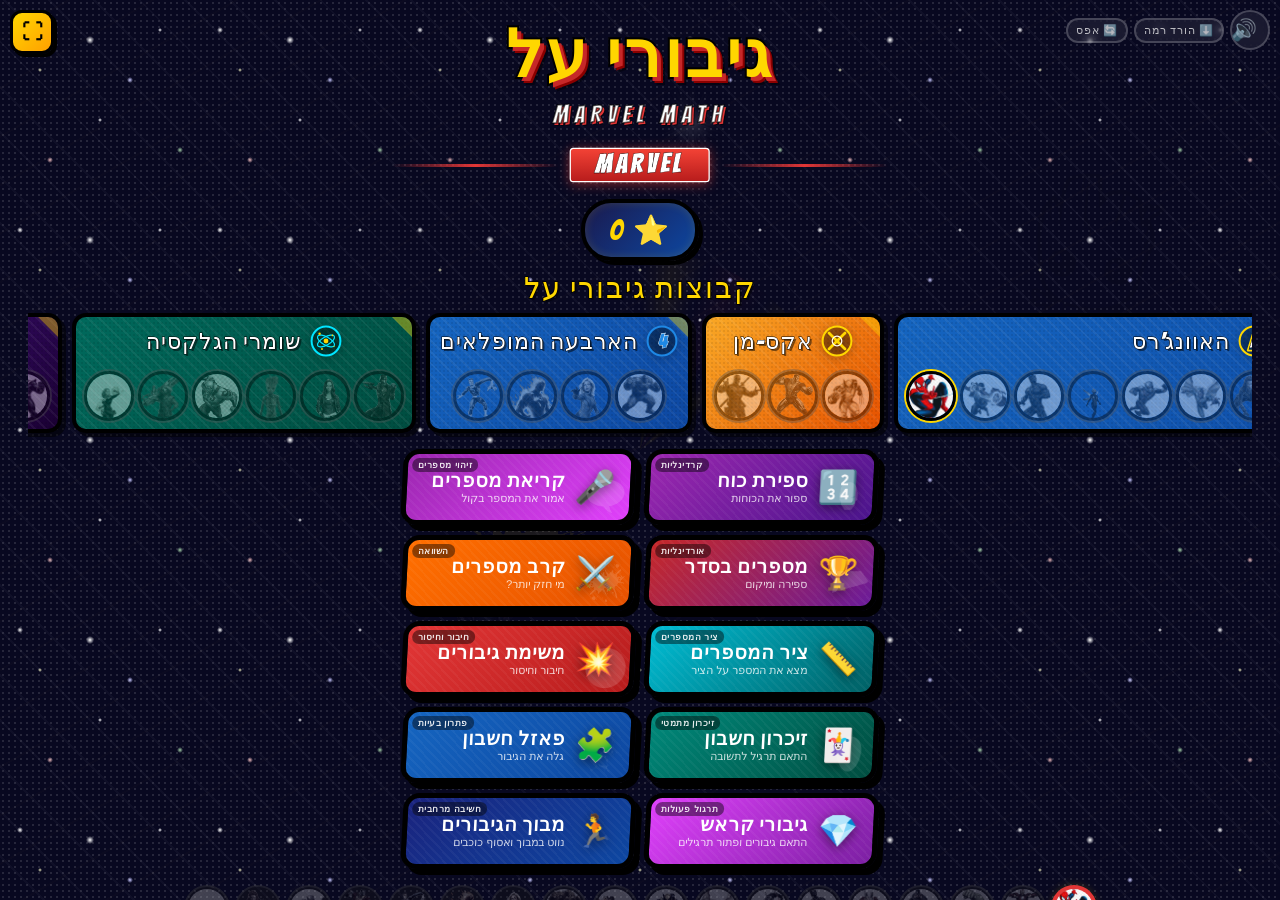
==== heroes.html @ 5956f2bb "Reorder game modes by developmental progression, add math skill tags Order: counting (cardinality) →" ====
<!DOCTYPE html>
<html lang="he" dir="rtl">
<head>
<meta charset="UTF-8">
<meta name="viewport" content="width=device-width, initial-scale=1.0, maximum-scale=1.0, user-scalable=no">
<title>גיבורי על - משחק חשבון</title>
<link rel="preconnect" href="https://fonts.googleapis.com">
<link rel="preconnect" href="https://fonts.gstatic.com" crossorigin>
<link href="https://fonts.googleapis.com/css2?family=Bangers&family=Russo+One&display=swap" rel="stylesheet">
<style>
/* ===== RESET & BASE ===== */
*{margin:0;padding:0;box-sizing:border-box}
html,body{width:100%;height:100%;overflow:hidden;font-family:'Segoe UI',Tahoma,sans-serif;
  background:#080820;color:#fff;touch-action:manipulation;user-select:none;-webkit-user-select:none}

/* ===== ANIMATED SPACE + HALFTONE BACKGROUND ===== */
body::before{content:'';position:fixed;top:0;left:0;width:200%;height:200%;
  background:radial-gradient(3px 3px at 20px 30px,#fff,transparent),
  radial-gradient(2px 2px at 40px 70px,rgba(255,255,200,0.9),transparent),
  radial-gradient(4px 4px at 90px 40px,#fff,transparent),
  radial-gradient(3px 3px at 130px 80px,rgba(200,200,255,1),transparent),
  radial-gradient(2px 2px at 160px 30px,#fff,transparent),
  radial-gradient(3px 3px at 50px 160px,rgba(255,200,200,0.9),transparent),
  radial-gradient(2px 2px at 100px 120px,#fff,transparent),
  radial-gradient(3px 3px at 180px 150px,rgba(200,255,200,0.8),transparent);
  background-size:200px 200px;animation:starsMove 80s linear infinite;z-index:0;pointer-events:none}
@keyframes starsMove{0%{transform:translate(0,0)}100%{transform:translate(-200px,-200px)}}

/* Comic halftone overlay - much stronger */
body::after{content:'';position:fixed;top:0;left:0;width:100%;height:100%;
  background:radial-gradient(circle,rgba(255,255,255,0.12) 1px,transparent 1px);
  background-size:6px 6px;z-index:0;pointer-events:none}

/* Speed lines overlay */
.speed-lines-bg{position:fixed;top:0;left:0;width:100%;height:100%;z-index:0;pointer-events:none;
  background:repeating-linear-gradient(45deg,transparent,transparent 30px,rgba(255,255,255,0.03) 30px,rgba(255,255,255,0.03) 32px),
  repeating-linear-gradient(-30deg,transparent,transparent 40px,rgba(255,200,100,0.015) 40px,rgba(255,200,100,0.015) 42px);
  animation:speedLinesMove 8s linear infinite}
@keyframes speedLinesMove{0%{background-position:0 0}100%{background-position:60px 60px}}

/* ===== FULLSCREEN BUTTON ===== */
.fullscreen-btn{position:fixed;top:10px;left:10px;z-index:500;width:44px;height:44px;
  border-radius:12px;border:3px solid #000;background:linear-gradient(135deg,#FFD700,#FFA000);
  font-size:1.3rem;cursor:pointer;touch-action:manipulation;color:#000;font-weight:900;
  box-shadow:3px 3px 0 #000;transition:transform 0.15s;display:flex;align-items:center;justify-content:center}
.fullscreen-btn:active{transform:scale(0.9);box-shadow:1px 1px 0 #000}

/* ===== SCREENS ===== */
.screen{position:fixed;top:0;left:0;width:100%;height:100%;display:none;flex-direction:column;
  align-items:center;z-index:1;overflow-y:auto;overflow-x:hidden}
.screen.active{display:flex}

/* ===== CANVAS PARTICLES ===== */
#particles-canvas{position:fixed;top:0;left:0;width:100%;height:100%;z-index:100;pointer-events:none}

/* ===== ACTION WORD OVERLAY ===== */
#action-word{position:fixed;z-index:200;pointer-events:none;display:none;
  animation:actionPop 0.8s ease forwards}
#action-word.text-mode{font-family:'Bangers',cursive;font-size:6rem;color:#FFD700;
  -webkit-text-stroke:3px #000;paint-order:stroke fill;
  background:linear-gradient(135deg,#FF6347,#FFD700);-webkit-background-clip:text;background-clip:text;
  filter:drop-shadow(4px 4px 0 rgba(0,0,0,0.7));letter-spacing:2px}
#action-word img{width:220px;height:auto;max-height:180px;object-fit:contain;
  filter:drop-shadow(4px 4px 0 rgba(0,0,0,0.5))}
@keyframes actionPop{0%{transform:rotate(-15deg) scale(0);opacity:0}
  30%{transform:rotate(-10deg) scale(1.4);opacity:1}
  60%{transform:rotate(-12deg) scale(1.1);opacity:1}
  100%{transform:rotate(-12deg) scale(1.3);opacity:0}}

/* ===== COUNTDOWN OVERLAY ===== */
#countdown-overlay{position:fixed;top:0;left:0;width:100%;height:100%;z-index:300;
  display:none;align-items:center;justify-content:center;
  background:rgba(0,0,0,0.8);backdrop-filter:blur(8px)}
#countdown-number{font-family:'Bangers',cursive;font-size:14rem;font-weight:900;color:#FFD700;
  -webkit-text-stroke:4px #000;paint-order:stroke fill;
  text-shadow:0 0 40px rgba(255,215,0,0.8),0 0 80px rgba(255,100,0,0.4);
  animation:countZoom 0.7s ease}
@keyframes countZoom{0%{transform:scale(3);opacity:0}50%{transform:scale(0.9);opacity:1}100%{transform:scale(1);opacity:1}}

/* ===== SCREEN FLASH ===== */
#screen-flash{position:fixed;top:0;left:0;width:100%;height:100%;z-index:150;
  pointer-events:none;opacity:0;transition:opacity 0.1s}

/* ===== STREAK BANNER ===== */
.streak-banner{position:fixed;top:50%;left:50%;transform:translate(-50%,-50%);z-index:250;
  display:none;font-family:'Bangers',cursive;font-size:3rem;color:#FFD700;text-align:center;
  -webkit-text-stroke:2px #000;paint-order:stroke fill;
  text-shadow:0 0 20px rgba(255,215,0,0.8);
  animation:streakPop 1.2s ease forwards;white-space:nowrap}
@keyframes streakPop{0%{transform:translate(-50%,-50%) scale(0) rotate(-20deg);opacity:0}
  30%{transform:translate(-50%,-50%) scale(1.3) rotate(5deg);opacity:1}
  60%{transform:translate(-50%,-50%) scale(1.1) rotate(-2deg);opacity:1}
  100%{transform:translate(-50%,-50%) scale(1.2) rotate(0deg);opacity:0}}

/* ===== COMIC RAY BURST ===== */
.ray-burst{position:absolute;top:50%;left:50%;width:400px;height:400px;transform:translate(-50%,-50%);
  background:conic-gradient(from 0deg,transparent 0deg,rgba(255,215,0,0.06) 10deg,transparent 20deg,
  rgba(226,54,54,0.04) 30deg,transparent 40deg,rgba(255,215,0,0.06) 50deg,transparent 60deg);
  border-radius:50%;animation:rayRotate 20s linear infinite;pointer-events:none;z-index:0}
@keyframes rayRotate{0%{transform:translate(-50%,-50%) rotate(0deg)}100%{transform:translate(-50%,-50%) rotate(360deg)}}

/* ===== MENU SCREEN ===== */
#menu-screen{padding:10px 16px;gap:10px;position:relative}

.menu-title{font-family:'Bangers',cursive;font-size:4rem;text-align:center;margin-top:8px;
  color:#FFD700;-webkit-text-stroke:4px #000;paint-order:stroke fill;
  text-shadow:4px 4px 0 #C62828,6px 6px 0 #8B0000,8px 8px 0 rgba(0,0,0,0.4);
  letter-spacing:4px;animation:titlePulse 3s ease-in-out infinite;position:relative;z-index:1}
@keyframes titlePulse{0%,100%{transform:scale(1) rotate(0deg)}50%{transform:scale(1.06) rotate(-1deg)}}

.menu-subtitle{font-family:'Bangers',cursive;font-size:1.5rem;color:#fff;text-align:center;
  -webkit-text-stroke:1.5px rgba(0,0,0,0.6);letter-spacing:6px;
  text-shadow:2px 2px 0 #E23636,3px 3px 0 rgba(0,0,0,0.5);margin:0 0 4px;position:relative;z-index:1}

/* Star Counter - Comic Shield Badge */
.star-counter{font-family:'Bangers',cursive;font-size:1.8rem;color:#FFD700;
  display:flex;align-items:center;gap:8px;padding:10px 24px;
  background:linear-gradient(135deg,#1a1a4e,#0D47A1);border:4px solid #000;border-radius:30px;
  box-shadow:4px 4px 0 #000,inset 0 0 10px rgba(255,215,0,0.15);letter-spacing:2px;position:relative;z-index:1}

/* Mode Buttons - Comic Style */
.mode-buttons{display:grid;grid-template-columns:1fr 1fr;gap:10px;width:100%;max-width:500px;padding:0 12px;
  position:relative;z-index:1}
.mode-btn{display:flex;align-items:center;gap:10px;padding:14px 14px;border:5px solid #000;border-radius:16px;
  cursor:pointer;touch-action:manipulation;font-size:1.2rem;font-weight:800;color:#fff;
  position:relative;overflow:hidden;transition:transform 0.15s,box-shadow 0.15s;
  box-shadow:6px 6px 0 #000;transform:skewX(-3deg);font-family:'Bangers',cursive;letter-spacing:1px}
.mode-btn:active{transform:skewX(-3deg) scale(0.94);box-shadow:2px 2px 0 #000}
.mode-btn-icon{font-size:2rem;filter:drop-shadow(0 3px 6px rgba(0,0,0,0.5))}
.mode-btn-text{display:flex;flex-direction:column;text-align:right}
.mode-btn-title{font-size:1.2rem}
.mode-btn-desc{font-size:0.7rem;font-weight:400;opacity:0.8;font-family:'Segoe UI',sans-serif;
  -webkit-text-stroke:0;letter-spacing:0}
.mode-btn-tag{position:absolute;top:4px;left:4px;background:rgba(0,0,0,0.45);color:rgba(255,255,255,0.9);
  font-size:0.55rem;font-family:'Segoe UI',sans-serif;font-weight:600;padding:2px 6px;border-radius:8px;
  letter-spacing:0.5px;pointer-events:none;-webkit-text-stroke:0}
.mode-btn-counting{background:linear-gradient(135deg,#9C27B0,#4A148C)}
.mode-btn-mission{background:linear-gradient(135deg,#E23636,#B71C1C)}
.mode-btn-battle{background:linear-gradient(135deg,#FF6F00,#E65100)}
.mode-btn-puzzle{background:linear-gradient(135deg,#1565C0,#0D47A1)}
.mode-btn-memory{background:linear-gradient(135deg,#00897B,#004D40)}
.mode-btn-order{background:linear-gradient(135deg,#C62828,#6A1B9A)}
.mode-btn-readaloud{background:linear-gradient(135deg,#9C27B0,#E040FB)}
/* 10 buttons → 5×2 grid, no special spanning needed */
.mode-btn::before{content:'';position:absolute;top:0;left:0;width:100%;height:100%;
  background:repeating-linear-gradient(45deg,transparent,transparent 4px,rgba(255,255,255,0.04) 4px,rgba(255,255,255,0.04) 6px);
  pointer-events:none}
.mode-btn::after{content:'';position:absolute;top:0;left:-100%;width:60%;height:100%;
  background:linear-gradient(90deg,transparent,rgba(255,255,255,0.2),transparent);
  animation:btnShine 4s ease-in-out infinite}
@keyframes btnShine{0%,100%{left:-100%}50%{left:120%}}

/* Hero Collection */
.collection-row{display:flex;gap:5px;flex-wrap:wrap;justify-content:center;align-items:center;padding:6px 10px;
  max-width:min(98vw,960px);width:100%;position:relative;z-index:1}
.collection-badge{width:46px;height:46px;border-radius:50%;display:flex;align-items:center;justify-content:center;
  border:2.5px solid #000;box-shadow:2px 2px 0 rgba(0,0,0,0.5);transition:transform 0.2s;position:relative}
.collection-badge.unlocked{box-shadow:2px 2px 0 rgba(0,0,0,0.5),0 0 8px rgba(255,215,0,0.2)}
.collection-badge.locked{filter:grayscale(0.8);opacity:0.35}
.collection-badge.locked::after{content:'';position:absolute;width:100%;height:100%;border-radius:50%;
  background:rgba(0,0,0,0.3)}
.collection-badge img{width:38px;height:38px;border-radius:50%;object-fit:cover;object-position:center top}

/* ===== GAME SCREEN ===== */
.game-screen{padding:8px 12px;gap:6px;position:relative}
.game-screen::before{content:'';position:absolute;top:0;left:0;width:100%;height:100%;
  background:radial-gradient(circle,rgba(255,255,255,0.04) 1px,transparent 1px);
  background-size:6px 6px;pointer-events:none;z-index:0}

.game-header{width:100%;display:flex;justify-content:space-between;align-items:center;padding:0 4px;
  position:relative;z-index:2}
.back-btn{width:48px;height:48px;border-radius:12px;border:3px solid #000;
  background:linear-gradient(135deg,#FFD700,#FFA000);font-size:1.5rem;cursor:pointer;
  touch-action:manipulation;color:#000;display:flex;align-items:center;justify-content:center;
  box-shadow:3px 3px 0 #000;transition:transform 0.15s;font-weight:900}
.back-btn:active{transform:scale(0.9);box-shadow:1px 1px 0 #000}
.progress-text{font-family:'Bangers',cursive;font-size:1.3rem;color:#fff;
  -webkit-text-stroke:1px rgba(0,0,0,0.5);letter-spacing:2px;
  text-shadow:2px 2px 0 rgba(0,0,0,0.4);position:relative;z-index:2}
.level-down-btn{width:44px;height:44px;border-radius:12px;border:3px solid #000;
  background:linear-gradient(135deg,#64B5F6,#1565C0);font-size:1.3rem;cursor:pointer;
  touch-action:manipulation;display:flex;align-items:center;justify-content:center;
  box-shadow:3px 3px 0 #000;transition:transform 0.15s}
.level-down-btn:active{transform:scale(0.9);box-shadow:1px 1px 0 #000}
.level-down-btn.flash{animation:levelDownFlash 0.6s ease}
@keyframes levelDownFlash{0%{transform:scale(1)}30%{transform:scale(1.2);background:linear-gradient(135deg,#4CAF50,#2E7D32)}100%{transform:scale(1)}}

/* Power Meter — Linear Number Line */
.power-meter{display:flex;align-items:center;gap:0;padding:6px 16px;position:relative;z-index:2;width:100%;max-width:420px;direction:ltr}
.power-line{flex:1;height:6px;border-radius:3px;position:relative;background:rgba(255,255,255,0.15);margin:0 12px}
.power-line-fill{height:100%;border-radius:3px;transition:width 0.6s ease;position:absolute;top:0;left:0}
.power-node{width:22px;height:22px;border-radius:50%;border:2px solid rgba(255,255,255,0.35);
  background:rgba(255,255,255,0.1);position:absolute;top:50%;transform:translate(-50%,-50%);z-index:1;
  font-size:0.6rem;display:flex;align-items:center;justify-content:center;color:rgba(255,255,255,0.55);
  font-family:'Russo One',sans-serif;transition:all 0.4s ease}
.power-node.filled{color:#000;box-shadow:0 0 8px rgba(255,215,0,0.5);animation:nodeFill 0.5s ease}
@keyframes nodeFill{0%{transform:translate(-50%,-50%) scale(0.5)}50%{transform:translate(-50%,-50%) scale(1.3)}100%{transform:translate(-50%,-50%) scale(1)}}
.power-hero-marker{position:absolute;top:-18px;transition:left 0.6s cubic-bezier(0.34,1.56,0.64,1);
  filter:drop-shadow(0 2px 4px rgba(0,0,0,0.6));z-index:2;transform:translateX(-50%)}
.power-goal{font-size:1.1rem;filter:drop-shadow(0 2px 4px rgba(0,0,0,0.4))}
.power-start{font-size:0.9rem;filter:drop-shadow(0 2px 4px rgba(0,0,0,0.4))}

/* Hero Display */
.hero-area{display:flex;align-items:center;justify-content:center;min-height:120px;
  transition:transform 0.3s ease;position:relative;z-index:2}
.hero-area::before{content:'';position:absolute;width:260px;height:260px;border-radius:50%;
  background:conic-gradient(from 0deg,transparent 0deg,rgba(255,215,0,0.12) 10deg,transparent 20deg,
  rgba(255,100,0,0.08) 30deg,transparent 40deg,rgba(100,200,255,0.06) 50deg,transparent 60deg);
  animation:rayRotate 12s linear infinite;pointer-events:none}
.hero-area img{width:170px;height:170px;border-radius:50%;object-fit:cover;object-position:center top;
  border:6px solid #000;box-shadow:0 0 0 4px #FFD700,0 0 25px rgba(255,215,0,0.4),8px 8px 0 rgba(0,0,0,0.5);
  transition:all 0.3s ease}
.hero-area.celebrate img{animation:heroCelebrateNew 1s ease;
  box-shadow:0 0 0 4px #FFD700,0 0 50px rgba(255,215,0,0.9),0 0 80px rgba(255,100,0,0.4)}
.hero-area.sad img{animation:heroSadNew 0.6s ease}
@keyframes heroCelebrateNew{0%{transform:scale(1)}20%{transform:scale(1.4) rotate(-8deg)}
  40%{transform:scale(1.5) rotate(8deg)}60%{transform:scale(1.3) rotate(-4deg)}
  80%{transform:scale(1.35)}100%{transform:scale(1)}}
@keyframes heroSadNew{0%,100%{transform:translateY(0)}20%{transform:translateY(-10px)}
  40%{transform:translateY(6px)}60%{transform:translateY(-4px)}80%{transform:translateY(2px)}}

/* Question Area - Speech Bubble */
.question-area{display:flex;flex-direction:column;align-items:center;gap:8px;width:100%;max-width:520px;
  position:relative;z-index:2}
.speech-bubble{position:relative;background:rgba(255,255,255,0.18);border:4px solid #000;
  border-radius:24px;padding:16px 24px;backdrop-filter:blur(8px);
  box-shadow:5px 5px 0 rgba(0,0,0,0.4),inset 0 0 20px rgba(255,255,255,0.08)}
.speech-bubble::after{content:'';position:absolute;top:-16px;left:50%;transform:translateX(-50%);
  border:10px solid transparent;border-bottom-color:#000}
.speech-bubble::before{content:'';position:absolute;top:-12px;left:50%;transform:translateX(-50%);
  border:8px solid transparent;border-bottom-color:rgba(255,255,255,0.15);z-index:1}
.prompt-text{font-family:'Bangers',cursive;font-size:2.3rem;color:#fff;text-align:center;
  -webkit-text-stroke:1.5px rgba(0,0,0,0.5);paint-order:stroke fill;
  letter-spacing:3px;text-shadow:2px 2px 0 rgba(0,0,0,0.4),0 0 15px rgba(255,215,0,0.3)}

/* Counting Items */
.count-items{display:flex;flex-wrap:wrap;justify-content:center;gap:8px;padding:16px;
  background:rgba(0,0,0,0.35);border-radius:20px;border:4px solid rgba(255,255,255,0.25);
  min-height:60px;max-width:380px;box-shadow:inset 0 0 20px rgba(0,0,0,0.3)}
/* Structured grid layouts for subitizing */
.count-items.grid-row{display:flex;flex-wrap:nowrap;justify-content:center}
.count-items.grid-2x2{display:grid;grid-template-columns:repeat(2,auto);justify-content:center;justify-items:center}
.count-items.grid-3x2{display:grid;grid-template-columns:repeat(3,auto);justify-content:center;justify-items:center}
.count-items.grid-5plus{display:grid;grid-template-columns:repeat(5,auto);justify-content:center;justify-items:center}
.count-items.grid-tenframe{display:grid;grid-template-columns:repeat(5,auto);justify-content:center;justify-items:center;
  border:3px dashed rgba(255,215,0,0.3);padding:12px}
/* Concrete→Abstract progression */
.count-items.abstract .count-item{font-size:2rem;opacity:0.85}
.digit-hint{font-family:'Russo One',sans-serif;font-size:1.2rem;color:rgba(255,215,0,0.7);text-align:center;margin-top:6px;
  letter-spacing:2px;text-shadow:0 0 8px rgba(255,215,0,0.3)}
.count-item{font-size:2.6rem;animation:itemBounceIn 0.4s ease both;
  filter:drop-shadow(0 3px 8px rgba(0,0,0,0.5))}
@keyframes itemBounceIn{0%{transform:scale(0) rotate(-180deg);opacity:0}
  60%{transform:scale(1.3) rotate(15deg)}80%{transform:scale(0.9) rotate(-5deg)}
  100%{transform:scale(1) rotate(0deg);opacity:1}}

/* Equation Display */
.equation{display:flex;align-items:center;justify-content:center;gap:14px;padding:16px 26px;
  background:rgba(0,0,0,0.4);border-radius:20px;border:5px solid #000;
  box-shadow:6px 6px 0 rgba(0,0,0,0.5),inset 0 0 15px rgba(0,0,0,0.2);
  direction:ltr}
.eq-num{font-family:'Russo One',sans-serif;font-size:4rem;font-weight:900;color:#fff;
  -webkit-text-stroke:2px #000;paint-order:stroke fill;
  text-shadow:3px 3px 0 rgba(0,0,0,0.4);min-width:55px;text-align:center}
.eq-op{font-family:'Bangers',cursive;font-size:2.5rem}
.eq-op.add{color:#69F0AE;-webkit-text-stroke:1px #000}
.eq-op.sub{color:#FF8A80;-webkit-text-stroke:1px #000}
.eq-op.eq{color:#fff;-webkit-text-stroke:1px #000}
.eq-mystery{font-size:4.5rem;color:#FFD700;animation:mysteryGlow 1.5s ease-in-out infinite}
@keyframes mysteryGlow{0%,100%{text-shadow:3px 3px 0 rgba(0,0,0,0.4)}
  50%{text-shadow:0 0 30px rgba(255,215,0,0.8),3px 3px 0 rgba(0,0,0,0.4)}}

/* Item Groups */
.eq-items{display:flex;align-items:center;justify-content:center;gap:10px;flex-wrap:wrap;
  position:relative;z-index:2;direction:ltr}
.item-group{display:flex;flex-wrap:wrap;justify-content:center;gap:4px;padding:8px 12px;
  background:rgba(255,255,255,0.08);border-radius:14px;max-width:170px;border:2px solid rgba(255,255,255,0.1)}
.small-item{font-size:1.2rem}
.big-num{font-family:'Russo One',sans-serif;font-size:2.2rem;color:#fff;margin-left:6px;
  -webkit-text-stroke:1px #000}
.eq-op-big{font-family:'Bangers',cursive;font-size:2.2rem}
.eq-op-big.add{color:#69F0AE;-webkit-text-stroke:1px #000}
.eq-op-big.sub{color:#FF8A80;-webkit-text-stroke:1px #000}

/* Answer Buttons - Comic 3D */
.answers{display:flex;gap:14px;justify-content:center;padding:10px 0;width:100%;max-width:420px;
  position:relative;z-index:2}
.answer-btn{flex:1;min-width:95px;min-height:108px;max-width:140px;border-radius:20px;
  border:6px solid #000;background:linear-gradient(180deg,#fff,#e0e0ee);
  font-family:'Russo One',sans-serif;font-size:3.6rem;font-weight:900;color:#222;
  cursor:pointer;touch-action:manipulation;transition:all 0.12s ease;
  box-shadow:8px 8px 0 #000;position:relative;-webkit-text-stroke:1px rgba(0,0,0,0.15)}
.answer-btn::before{content:'';position:absolute;top:0;left:0;width:100%;height:50%;
  background:linear-gradient(180deg,rgba(255,255,255,0.4),transparent);border-radius:14px 14px 0 0;pointer-events:none}
.answer-btn:active:not(.disabled):not(.correct):not(.wrong){
  transform:translateY(6px);box-shadow:2px 2px 0 #000}
.answer-btn.correct{background:linear-gradient(135deg,#43A047,#66BB6A);border-color:#1B5E20;color:#fff;
  transform:scale(1.15) translateY(-6px);
  box-shadow:0 0 40px rgba(76,175,80,0.8),0 0 80px rgba(76,175,80,0.3),8px 8px 0 #000;
  animation:correctPop 0.7s ease;-webkit-text-stroke:2px #000}
@keyframes correctPop{0%{transform:scale(1)}20%{transform:scale(1.3) rotate(-6deg)}
  40%{transform:scale(1.05) rotate(4deg)}60%{transform:scale(1.2) rotate(-2deg)}
  80%{transform:scale(1.12)}100%{transform:scale(1.15)}}
.answer-btn.wrong{background:linear-gradient(135deg,#FF9800,#FFB74D);border-color:#E65100;
  color:#fff;animation:shake 0.6s ease;-webkit-text-stroke:2px #000}
@keyframes shake{0%,100%{transform:translateX(0)}10%{transform:translateX(-10px) rotate(-3deg)}
  20%{transform:translateX(10px) rotate(3deg)}30%{transform:translateX(-8px) rotate(-2deg)}
  40%{transform:translateX(8px) rotate(2deg)}50%{transform:translateX(-6px)}
  60%{transform:translateX(6px)}70%{transform:translateX(-4px)}80%{transform:translateX(4px)}}
.answer-btn.disabled{opacity:0.3;pointer-events:none}

/* Battle Mode */
.battle-area{display:flex;align-items:center;justify-content:center;gap:14px;padding:10px;
  width:100%;max-width:520px;position:relative;z-index:2}
.battle-card{flex:1;display:flex;flex-direction:column;align-items:center;gap:8px;padding:18px 14px;
  border:6px solid #000;border-radius:20px;background:linear-gradient(180deg,#fff,#eee);
  cursor:pointer;touch-action:manipulation;transition:all 0.2s ease;
  box-shadow:7px 7px 0 #000;max-width:210px;position:relative;transform:rotate(-3deg)}
.battle-card::before{content:'';position:absolute;top:0;left:0;width:100%;height:100%;border-radius:14px;
  background:repeating-linear-gradient(45deg,transparent,transparent 5px,rgba(0,0,0,0.02) 5px,rgba(0,0,0,0.02) 7px);
  pointer-events:none}
.battle-card:nth-child(3){transform:rotate(3deg)}
.battle-card:active:not(.winner):not(.loser){transform:scale(0.95) rotate(0deg);box-shadow:2px 2px 0 #000}
.battle-card img{width:105px;height:105px;border-radius:50%;object-fit:cover;object-position:center top;
  border:4px solid #000;box-shadow:0 0 0 3px #FFD700}
.battle-num{font-family:'Russo One',sans-serif;font-size:3.8rem;
  -webkit-text-stroke:2px #000;paint-order:stroke fill;text-shadow:3px 3px 0 rgba(0,0,0,0.15)}
.battle-name{font-family:'Bangers',cursive;font-size:1rem;color:#333;letter-spacing:1px}
.vs-text{font-family:'Bangers',cursive;font-size:3rem;color:#FFD700;
  -webkit-text-stroke:3px #000;paint-order:stroke fill;
  text-shadow:3px 3px 0 #C62828,5px 5px 0 rgba(0,0,0,0.5);animation:vsBounce 1.2s ease-in-out infinite;
  position:relative;z-index:1}
.vs-text::before{content:'';position:absolute;top:50%;left:50%;transform:translate(-50%,-50%);
  width:80px;height:80px;background:radial-gradient(circle,rgba(255,215,0,0.3) 0%,transparent 70%);
  border-radius:50%;pointer-events:none;z-index:-1;animation:vsGlow 1.2s ease-in-out infinite}
@keyframes vsGlow{0%,100%{transform:translate(-50%,-50%) scale(1);opacity:0.5}50%{transform:translate(-50%,-50%) scale(1.5);opacity:1}}
@keyframes vsBounce{0%,100%{transform:scale(1) rotate(0deg)}50%{transform:scale(1.3) rotate(5deg)}}
.battle-card.winner{background:linear-gradient(135deg,#4CAF50,#66BB6A);border-color:#1B5E20;
  color:#fff;transform:scale(1.12) rotate(0deg);
  box-shadow:0 0 30px rgba(76,175,80,0.6),5px 5px 0 #000;animation:battleWinNew 0.7s ease}
.battle-card.winner .battle-num{color:#fff}
.battle-card.winner .battle-name{color:rgba(255,255,255,0.9)}
.battle-card.loser{opacity:0.4;transform:scale(0.85);filter:grayscale(0.6)}
@keyframes battleWinNew{0%{transform:scale(1)}30%{transform:scale(1.2) rotate(-4deg)}
  60%{transform:scale(1.08) rotate(3deg)}100%{transform:scale(1.12) rotate(0)}}

/* Results Overlay */
.results-overlay{position:fixed;top:0;left:0;width:100%;height:100%;z-index:50;
  display:none;flex-direction:column;align-items:center;justify-content:center;gap:12px;
  background:rgba(8,8,32,0.96);backdrop-filter:blur(12px);padding:20px;overflow-y:auto;
  border:6px solid rgba(255,215,0,0.3);border-image:repeating-linear-gradient(45deg,#FFD700 0,#FFD700 5px,transparent 5px,transparent 10px) 6}
.results-comic-frame{position:absolute;top:10px;right:10px;width:120px;height:auto;opacity:0.2;
  pointer-events:none;z-index:0}
.results-comic-frame-left{position:absolute;bottom:10px;left:10px;width:120px;height:auto;opacity:0.2;
  pointer-events:none;z-index:0;transform:scaleX(-1)}

/* Speed lines behind results */
.results-overlay::before{content:'';position:absolute;top:50%;left:50%;width:600px;height:600px;
  transform:translate(-50%,-50%);
  background:conic-gradient(from 0deg,transparent 0deg,rgba(255,215,0,0.05) 5deg,transparent 10deg,
  rgba(226,54,54,0.03) 15deg,transparent 20deg);
  border-radius:50%;animation:rayRotate 15s linear infinite;pointer-events:none}

.results-hero{text-align:center;margin-bottom:8px;position:relative;z-index:1}
.results-hero img{width:160px;height:160px;border-radius:50%;object-fit:cover;object-position:center top;
  border:5px solid #000;box-shadow:0 0 0 4px #FFD700,0 0 40px rgba(255,215,0,0.4);
  animation:resultsHeroIn 0.8s ease}
@keyframes resultsHeroIn{0%{transform:scale(0) rotate(-30deg);opacity:0}
  60%{transform:scale(1.2) rotate(5deg)}100%{transform:scale(1) rotate(0);opacity:1}}
.results-title{font-family:'Bangers',cursive;font-size:3.4rem;text-align:center;
  color:#FFD700;-webkit-text-stroke:3px #000;paint-order:stroke fill;
  text-shadow:3px 3px 0 #C62828,5px 5px 0 rgba(0,0,0,0.4);letter-spacing:3px;
  animation:titleGlowResult 2s ease-in-out infinite;position:relative;z-index:1}
@keyframes titleGlowResult{0%,100%{transform:scale(1)}50%{transform:scale(1.05)}}
.results-stars{font-size:2.6rem;text-align:center;padding:10px 0;position:relative;z-index:1}
.results-stars .star{display:inline-block;opacity:0;animation:starAppear 0.4s ease forwards}
@keyframes starAppear{0%{transform:scale(0) rotate(-180deg);opacity:0}
  60%{transform:scale(1.3) rotate(10deg)}100%{transform:scale(1) rotate(0);opacity:1}}
.results-stars .star.empty{filter:grayscale(1);opacity:0.3}
.results-score{font-family:'Bangers',cursive;font-size:1.6rem;color:rgba(255,255,255,0.8);
  letter-spacing:2px;position:relative;z-index:1}
.results-buttons{display:flex;gap:14px;margin-top:12px;position:relative;z-index:1}
.results-btn{padding:16px 28px;border:5px solid #000;border-radius:16px;font-family:'Bangers',cursive;
  font-size:1.4rem;cursor:pointer;touch-action:manipulation;color:#fff;transition:transform 0.15s;
  box-shadow:6px 6px 0 #000;letter-spacing:2px;transform:skewX(-2deg)}
.results-btn:active{transform:skewX(-2deg) scale(0.93);box-shadow:2px 2px 0 #000}
.results-btn-retry{background:linear-gradient(135deg,#4CAF50,#2E7D32)}
.results-btn-menu{background:linear-gradient(135deg,#1976D2,#0D47A1)}

/* Unlock Box */
.unlock-box{text-align:center;padding:16px;margin:10px 0;
  background:linear-gradient(135deg,rgba(255,215,0,0.15),rgba(255,152,0,0.1));
  border-radius:16px;border:4px solid #000;box-shadow:4px 4px 0 rgba(0,0,0,0.4);
  animation:unlockShine 0.8s ease;position:relative;z-index:1}
@keyframes unlockShine{0%{transform:scale(0) rotate(-25deg);opacity:0}
  50%{transform:scale(1.15) rotate(5deg)}100%{transform:scale(1) rotate(0);opacity:1}}
.unlock-title{font-family:'Bangers',cursive;font-size:1.6rem;color:#FFD700;margin-bottom:8px;
  -webkit-text-stroke:1px #000;text-shadow:2px 2px 0 rgba(0,0,0,0.4);letter-spacing:2px}
.unlock-box img{width:120px;height:120px;border-radius:50%;object-fit:cover;object-position:center top;
  border:4px solid #000;box-shadow:0 0 0 3px #FFD700}
.unlock-name{font-family:'Bangers',cursive;font-size:1.3rem;color:#fff;margin-top:8px;
  -webkit-text-stroke:0.5px rgba(0,0,0,0.4);letter-spacing:1px}

/* ===== RESPONSIVE ===== */
@media (orientation:portrait){
  .answer-btn{min-height:92px;font-size:2.7rem}
  .eq-num{font-size:3rem}
  .hero-area img{width:140px;height:140px}
  .battle-card img{width:85px;height:85px}
  .battle-num{font-size:3rem}
  .menu-title{font-size:2.8rem}
}
@media (max-width:600px){
  .answer-btn{min-width:75px;min-height:92px;font-size:2.7rem;border-radius:16px;box-shadow:5px 5px 0 #000}
  .eq-num{font-size:2.6rem}
  .eq-mystery{font-size:3.2rem}
  .count-items{max-width:320px;gap:6px}
  .count-item{font-size:2.1rem}
  .equation{gap:10px;padding:10px 16px}
  .battle-card{padding:14px 10px}
  .battle-num{font-size:2.8rem}
  .collection-badge{width:46px;height:46px}
  .collection-badge img{width:36px;height:36px}
  .power-node{width:18px;height:18px;font-size:0.5rem}
  .power-hero-marker{font-size:1rem;top:-16px}
  .number-card{padding:12px 20px;max-width:85vw}
  .number-card-digit{font-size:3rem}
  .number-card-word{font-size:1.4rem}
  .number-card-dots span{font-size:1.1rem}
  .digit-hint{font-size:1rem;margin-top:4px}
  #action-word{font-size:4rem}
  #countdown-number{font-size:9rem}
  .streak-banner{font-size:2.2rem}
  .menu-title{font-size:2.8rem}
  .prompt-text{font-size:1.9rem}
  .mode-buttons{grid-template-columns:1fr 1fr;gap:8px}
  .mode-btn{padding:10px 10px;gap:8px}
  .mode-btn-icon{font-size:1.6rem}
  .mode-btn-title{font-size:1rem}
  .mode-btn-desc{font-size:0.65rem}
}
/* ===== PUZZLE MODE ===== */
.puzzle-grid{display:grid;grid-template-columns:repeat(3,1fr);gap:6px;width:100%;max-width:360px;
  position:relative;z-index:2;direction:ltr}
.puzzle-piece{aspect-ratio:1;border:4px solid #000;border-radius:4px;cursor:pointer;
  touch-action:manipulation;position:relative;overflow:hidden;
  background:linear-gradient(135deg,#1a1a4e,#0D47A1);box-shadow:3px 3px 0 #000;
  transition:all 0.4s ease;display:flex;align-items:center;justify-content:center}
.puzzle-piece.revealed{cursor:default;border-color:#FFD700;
  box-shadow:0 0 15px rgba(255,215,0,0.4),4px 4px 0 #000}
.puzzle-piece.revealed .puzzle-img{opacity:1;transform:scale(1)}
.puzzle-piece .puzzle-img{width:100%;height:100%;opacity:0;
  transform:scale(0.5);transition:all 0.5s ease;position:absolute;top:0;left:0;
  border-radius:2px}
.puzzle-piece.active{border-color:#FFD700;animation:puzzleGlow 1s ease-in-out infinite}
@keyframes puzzleGlow{0%,100%{box-shadow:0 0 10px rgba(255,215,0,0.3),4px 4px 0 #000}
  50%{box-shadow:0 0 25px rgba(255,215,0,0.7),4px 4px 0 #000}}
.puzzle-piece .puzzle-num{font-family:'Bangers',cursive;font-size:1.8rem;color:rgba(255,255,255,0.3);
  position:absolute}
.puzzle-piece.unrevealed::before{content:'?';font-family:'Bangers',cursive;font-size:2.5rem;
  color:rgba(255,215,0,0.4);position:absolute}

/* ===== MEMORY CARD GAME ===== */
.memory-grid{display:grid;gap:10px;width:100%;max-width:420px;position:relative;z-index:2}
.memory-grid.pairs-6{grid-template-columns:repeat(4,1fr)}
.memory-grid.pairs-8{grid-template-columns:repeat(4,1fr)}
.memory-card{aspect-ratio:0.8;perspective:800px;cursor:pointer;touch-action:manipulation}
.memory-card-inner{position:relative;width:100%;height:100%;transition:transform 0.5s;
  transform-style:preserve-3d}
.memory-card.flipped .memory-card-inner,.memory-card.matched .memory-card-inner{transform:rotateY(180deg)}
.memory-card-face,.memory-card-back{position:absolute;width:100%;height:100%;backface-visibility:hidden;
  border:4px solid #000;border-radius:12px;display:flex;align-items:center;justify-content:center;
  box-shadow:4px 4px 0 #000}
.memory-card-back{background:linear-gradient(135deg,#E23636 0%,#B71C1C 40%,#7F0000 100%);
  background-image:url('images/comics/burst-yellow.png');background-size:70%;background-position:center;background-repeat:no-repeat}
.memory-card-back::after{content:'';position:absolute;width:100%;height:100%;border-radius:8px;
  background:repeating-linear-gradient(45deg,transparent,transparent 3px,rgba(0,0,0,0.05) 3px,rgba(0,0,0,0.05) 5px)}
.memory-card-face{background:linear-gradient(180deg,#fff,#e8e8f0);transform:rotateY(180deg);
  flex-direction:column;padding:4px}
.memory-card-face .card-text{font-family:'Russo One',sans-serif;font-size:1.4rem;font-weight:900;
  color:#222;-webkit-text-stroke:0.5px rgba(0,0,0,0.2);text-align:center;line-height:1.2;
  direction:ltr;unicode-bidi:bidi-override}
.memory-card-face .card-text.card-answer{font-size:2rem;color:#E23636}
.memory-card-face .card-text.card-symbols{font-size:1rem;line-height:1.3;word-break:break-all;letter-spacing:2px}
.memory-card.matched .memory-card-face{border-color:#FFD700;
  box-shadow:0 0 15px rgba(255,215,0,0.5),4px 4px 0 #000}
.memory-card.matched{pointer-events:none}
.memory-attempts{font-family:'Bangers',cursive;font-size:1.3rem;color:#FFD700;
  -webkit-text-stroke:1px #000;letter-spacing:2px;position:relative;z-index:2}

/* ===== LINEUP / ORDINALITY GAME ===== */
.lineup-area{display:flex;align-items:flex-end;justify-content:center;gap:6px;padding:10px;
  width:100%;max-width:500px;overflow-x:auto;position:relative;z-index:2;
  -webkit-overflow-scrolling:touch;direction:ltr}
.lineup-hero{display:flex;flex-direction:column;align-items:center;gap:4px;cursor:pointer;
  touch-action:manipulation;transition:all 0.3s ease;flex-shrink:0}
.lineup-hero img{width:85px;height:85px;border-radius:50%;object-fit:cover;object-position:center top;
  border:4px solid #000;box-shadow:0 0 0 3px #FFD700;transition:all 0.3s}
.lineup-hero .lineup-platform{width:85px;height:36px;background:linear-gradient(180deg,#FFD700,#FFA000);
  border:3px solid #000;border-radius:6px 6px 0 0;display:flex;align-items:center;justify-content:center;
  font-family:'Russo One',sans-serif;font-size:1.25rem;font-weight:900;color:#000;
  box-shadow:3px 3px 0 #000}
.lineup-hero.highlighted img{box-shadow:0 0 0 3px #FFD700,0 0 20px rgba(255,215,0,0.8);
  transform:scale(1.15);animation:lineupPulse 0.8s ease-in-out infinite}
.lineup-hero.correct-pick img{box-shadow:0 0 0 3px #4CAF50,0 0 25px rgba(76,175,80,0.8);border-color:#1B5E20}
.lineup-hero.wrong-pick img{box-shadow:0 0 0 3px #FF5722,0 0 15px rgba(255,87,34,0.6);border-color:#BF360C;
  animation:shake 0.5s ease}
@keyframes lineupPulse{0%,100%{transform:scale(1.15) translateY(0)}50%{transform:scale(1.15) translateY(-5px)}}
.ordinal-buttons{display:flex;gap:8px;justify-content:center;flex-wrap:wrap;padding:8px 0;
  width:100%;max-width:400px;position:relative;z-index:2}
.ordinal-btn{padding:10px 16px;border:4px solid #000;border-radius:12px;
  font-family:'Bangers',cursive;font-size:1.1rem;color:#fff;cursor:pointer;
  touch-action:manipulation;box-shadow:4px 4px 0 #000;transition:all 0.15s;
  background:linear-gradient(135deg,#1976D2,#0D47A1)}
.ordinal-btn:active{transform:scale(0.95);box-shadow:2px 2px 0 #000}
.ordinal-btn.correct{background:linear-gradient(135deg,#4CAF50,#2E7D32);border-color:#1B5E20}
.ordinal-btn.wrong{background:linear-gradient(135deg,#FF9800,#E65100);border-color:#BF360C;animation:shake 0.5s ease}

@media (prefers-reduced-motion:reduce){*,*::before,*::after{animation-duration:0.01ms !important;transition-duration:0.01ms !important}}

/* ===== TEAM CARDS - COMIC PANEL LAYOUT ===== */
.teams-section{width:100%;max-width:100%;padding:0 12px;position:relative;z-index:1}
.teams-title{font-family:'Bangers',cursive;font-size:1.8rem;color:#FFD700;text-align:center;
  -webkit-text-stroke:1.5px #000;paint-order:stroke fill;letter-spacing:2px;margin-bottom:8px;
  text-shadow:2px 2px 0 rgba(0,0,0,0.4)}
.teams-grid{display:flex;gap:10px;overflow-x:auto;padding-bottom:6px;justify-content:center;
  -webkit-overflow-scrolling:touch;scroll-snap-type:x mandatory;scrollbar-width:none}
.teams-grid::-webkit-scrollbar{display:none}
.team-card{position:relative;border:4px solid #000;border-radius:14px;overflow:hidden;
  box-shadow:4px 4px 0 rgba(0,0,0,0.5);
  min-height:120px;min-width:140px;flex-shrink:0;display:flex;flex-direction:column;scroll-snap-align:start;
  transition:transform 0.2s}

/* Team card header with inline SVG logo */
.team-card-header{display:flex;align-items:center;justify-content:center;gap:8px;
  padding:8px 10px;position:relative;z-index:2}
.team-card-header svg{width:32px;height:32px;flex-shrink:0;
  filter:drop-shadow(0 2px 4px rgba(0,0,0,0.4));transition:transform 0.3s}
.team-card:hover .team-card-header svg{transform:scale(1.15) rotate(5deg)}
.team-card-name{font-family:'Bangers',cursive;font-size:1.35rem;color:#fff;
  -webkit-text-stroke:1px #000;paint-order:stroke fill;letter-spacing:1px;
  text-shadow:2px 2px 0 rgba(0,0,0,0.5)}

/* Comic-panel halftone overlay on team cards */
.team-card::after{content:'';position:absolute;top:0;left:0;width:100%;height:100%;
  background:radial-gradient(circle,rgba(0,0,0,0.08) 1px,transparent 1px);
  background-size:4px 4px;pointer-events:none;z-index:1}

/* Team members row */
.team-members{display:flex;justify-content:center;gap:4px;padding:6px 8px;flex-wrap:wrap;position:relative;z-index:2}
.team-member{width:50px;height:50px;border-radius:50%;object-fit:cover;object-position:center top;
  border:3px solid #000;box-shadow:0 0 0 2px #FFD700;transition:transform 0.3s}
.team-member:hover{transform:scale(1.15)}
.team-member.locked-member{filter:grayscale(0.9);opacity:0.4;box-shadow:0 0 0 2px #555}

/* Team-specific colors */
.team-avengers{background:linear-gradient(135deg,#1565C0,#0D47A1)}
.team-xmen{background:linear-gradient(135deg,#F9A825,#E65100)}
.team-villains{background:linear-gradient(135deg,#4A148C,#1a0033)}
.team-cosmic{background:linear-gradient(135deg,#00695C,#004D40)}
.team-fantastic4{background:linear-gradient(135deg,#1565C0,#0D47A1)}
.team-marvel{background:linear-gradient(180deg,#E23636,#B71C1C)}

/* Team complete glow */
.team-card.team-complete{box-shadow:4px 4px 0 rgba(0,0,0,0.5),0 0 15px rgba(255,215,0,0.3)}
.team-card.team-complete .comic-corner{border-top-color:rgba(255,215,0,0.7)}

/* Comic speed lines on team cards */
.team-card .speed-lines{position:absolute;top:0;left:0;width:100%;height:100%;
  background:repeating-linear-gradient(45deg,transparent,transparent 6px,rgba(255,255,255,0.05) 6px,rgba(255,255,255,0.05) 8px);
  pointer-events:none;z-index:0;animation:teamSpeedLines 10s linear infinite}
@keyframes teamSpeedLines{0%{background-position:0 0}100%{background-position:40px 40px}}

/* Marvel banner logo */
.marvel-banner{width:100%;max-width:520px;padding:6px 12px;position:relative;z-index:1;
  display:flex;align-items:center;justify-content:center;gap:10px}
.marvel-banner svg{height:36px;width:auto;filter:drop-shadow(0 2px 6px rgba(244,67,54,0.5));
  animation:marvelGlow 3s ease-in-out infinite}
@keyframes marvelGlow{0%,100%{filter:drop-shadow(0 2px 6px rgba(244,67,54,0.5))}
  50%{filter:drop-shadow(0 2px 12px rgba(244,67,54,0.8))}}
.marvel-banner-line{flex:1;height:3px;background:linear-gradient(90deg,transparent,#E23636,transparent);border-radius:2px}

/* Comic panel decorative corner */
.team-card .comic-corner{position:absolute;top:0;right:0;width:0;height:0;
  border-left:20px solid transparent;border-top:20px solid rgba(255,215,0,0.4);z-index:3}

@media (max-width:600px){
  .teams-grid{gap:8px}
  .team-card{min-height:110px}
  .team-member{width:42px;height:42px}
  .team-card-name{font-size:1.1rem}
  .teams-title{font-size:1.5rem}
}

/* ===== FLOATING DECORATIONS ===== */
.deco-float{position:absolute;pointer-events:none;z-index:0;
  animation:decoFloat 12s ease-in-out infinite alternate}
.deco-float:nth-child(2n){animation-duration:16s;animation-delay:-4s}
.deco-float:nth-child(3n){animation-duration:20s;animation-delay:-8s}
.deco-float:nth-child(5n){animation-duration:14s;animation-delay:-6s}
@keyframes decoFloat{0%{transform:translateY(0) rotate(0deg)}100%{transform:translateY(-25px) rotate(8deg)}}

/* ===== MODE BUTTON WATERMARKS ===== */
.mode-btn .btn-watermark{position:absolute;bottom:4px;right:4px;width:40px;height:40px;opacity:0.15;
  pointer-events:none;object-fit:contain;filter:brightness(0) invert(1)}

/* ===== STAR COUNTER GLOW ===== */
.star-counter{animation:starGlow 3s ease-in-out infinite}
@keyframes starGlow{0%,100%{box-shadow:4px 4px 0 #000,inset 0 0 10px rgba(255,215,0,0.15)}
  50%{box-shadow:4px 4px 0 #000,inset 0 0 10px rgba(255,215,0,0.15),0 0 20px rgba(255,215,0,0.3)}}

/* ===== GAME SCREEN PANEL BORDER ===== */
.game-screen::after{content:'';position:absolute;top:4px;left:4px;right:4px;bottom:4px;
  border:3px solid rgba(255,215,0,0.15);border-radius:8px;pointer-events:none;z-index:0}

/* ===== FOCUSING STATE — reduce visual clutter during questions ===== */
.game-screen.focusing .deco-float{opacity:0;transition:opacity 0.5s}
.game-screen.focusing::before{opacity:0.15;transition:opacity 0.5s}
.game-screen.focusing .hero-area::before{opacity:0.2;transition:opacity 0.5s}
.game-screen:not(.focusing) .deco-float{transition:opacity 0.5s}
.game-screen:not(.focusing)::before{transition:opacity 0.3s}
.game-screen:not(.focusing) .hero-area::before{transition:opacity 0.3s}

/* ===== MULTI-REPRESENTATION NUMBER CARD ===== */
.number-card{position:fixed;top:50%;left:50%;transform:translate(-50%,-50%) scale(0);z-index:160;direction:ltr;
  background:rgba(0,0,20,0.92);backdrop-filter:blur(12px);border:5px solid #FFD700;border-radius:24px;
  padding:20px 32px;display:flex;flex-direction:column;align-items:center;gap:8px;
  box-shadow:0 0 40px rgba(255,215,0,0.4),8px 8px 0 rgba(0,0,0,0.5);pointer-events:none;opacity:0;
  transition:transform 0.4s cubic-bezier(0.34,1.56,0.64,1),opacity 0.3s}
.number-card.show{transform:translate(-50%,-50%) scale(1);opacity:1}
.number-card.hide{transform:translate(-50%,-50%) scale(0.8);opacity:0}
.number-card-dots{display:flex;flex-direction:column;align-items:center;gap:4px}
.number-card-dots div{display:flex;gap:6px}
.number-card-dots span{font-size:1.4rem;filter:drop-shadow(0 0 4px rgba(255,215,0,0.4))}
.number-card-digit{font-family:'Russo One',sans-serif;font-size:4rem;color:#FFD700;
  -webkit-text-stroke:2px #000;text-shadow:3px 3px 0 rgba(0,0,0,0.4);line-height:1}
.number-card-word{font-family:'Bangers',cursive;font-size:1.8rem;color:#fff;
  -webkit-text-stroke:1px rgba(0,0,0,0.4);letter-spacing:3px}

/* ===== ANSWER BUTTON COLOR TINTS ===== */
.answer-btn:nth-child(1){background:linear-gradient(180deg,#fff,#ffe8e0)}
.answer-btn:nth-child(2){background:linear-gradient(180deg,#fff,#e0e8ff)}
.answer-btn:nth-child(3){background:linear-gradient(180deg,#fff,#e0ffe4)}

/* ===== PUZZLE GOLDEN FRAME ===== */
.puzzle-grid::before{content:'';position:absolute;top:-8px;left:-8px;right:-8px;bottom:-8px;
  border:4px solid #FFD700;border-radius:8px;pointer-events:none;z-index:-1;
  box-shadow:0 0 20px rgba(255,215,0,0.2),inset 0 0 20px rgba(255,215,0,0.1)}

/* ===== ROUND BANNER ===== */
.round-banner{position:absolute;top:50%;left:50%;transform:translate(-50%,-50%);z-index:250;
  font-family:'Bangers',cursive;font-size:4rem;color:#FFD700;
  -webkit-text-stroke:3px #000;paint-order:stroke fill;
  text-shadow:4px 4px 0 #C62828,6px 6px 0 rgba(0,0,0,0.4);
  animation:roundBannerIn 0.8s ease forwards;white-space:nowrap;pointer-events:none}
@keyframes roundBannerIn{0%{transform:translate(-50%,-50%) scale(0) rotate(-20deg);opacity:0}
  40%{transform:translate(-50%,-50%) scale(1.3) rotate(5deg);opacity:1}
  70%{transform:translate(-50%,-50%) scale(1.1) rotate(-2deg);opacity:1}
  100%{transform:translate(-50%,-50%) scale(1.2) rotate(0deg);opacity:0}}

/* ===== RESULTS SPARKLE OVERLAY ===== */
.results-sparkle{position:absolute;top:0;left:0;width:100%;height:100%;
  pointer-events:none;z-index:0;opacity:0.15;object-fit:cover}

/* ===== BATTLE VS SPLAT ===== */
.vs-splat{position:absolute;width:120px;height:120px;top:50%;left:50%;
  transform:translate(-50%,-50%);pointer-events:none;z-index:0;opacity:0.4;
  animation:vsSplatPulse 2s ease-in-out infinite}
@keyframes vsSplatPulse{0%,100%{transform:translate(-50%,-50%) scale(1);opacity:0.3}
  50%{transform:translate(-50%,-50%) scale(1.15);opacity:0.5}}

/* ===== ENHANCED CORRECT/WRONG EFFECTS ===== */
.hero-area.celebrate::after{content:'';position:absolute;width:300px;height:300px;
  background:url('images/heroes/pngwing.com (3).png') center/contain no-repeat;
  pointer-events:none;opacity:0.3;z-index:-1;animation:sparkleFlash 1s ease forwards}
@keyframes sparkleFlash{0%{transform:scale(0.5);opacity:0}30%{transform:scale(1.2);opacity:0.4}
  100%{transform:scale(1.5);opacity:0}}

/* ===== READ ALOUD MODE ===== */
.mic-btn{width:120px;height:120px;border-radius:50%;border:4px solid #fff;
  background:radial-gradient(circle,#E040FB,#9C27B0);color:#fff;font-size:3.5rem;
  cursor:pointer;transition:transform 0.2s;box-shadow:0 4px 15px rgba(156,39,176,0.5)}
.mic-btn.listening{animation:micPulse 1s ease-in-out infinite;box-shadow:0 0 30px rgba(224,64,251,0.6)}
.mic-btn:active{transform:scale(0.95)}
@keyframes micPulse{0%,100%{transform:scale(1);box-shadow:0 0 20px rgba(224,64,251,0.4)}
  50%{transform:scale(1.08);box-shadow:0 0 40px rgba(224,64,251,0.8)}}
.read-number{font-family:'Bangers',cursive;font-size:8rem;color:#FFD700;
  text-shadow:3px 3px 0 #000,-1px -1px 0 #000;margin:10px 0;line-height:1}
.read-feedback{font-size:1.5rem;color:#fff;min-height:2em;margin-top:10px;text-align:center}
.mic-hint{color:rgba(255,255,255,0.8);margin-top:8px;font-size:1.1rem}
.mic-not-supported{color:#FFD700;font-size:1.3rem;text-align:center;padding:20px;line-height:1.8}

/* ===== CRUSH MODE ===== */
/* Crush Level Select */
.crush-select-header{display:flex;align-items:center;gap:12px;padding:12px 16px;width:100%;max-width:480px}
.crush-select-title{font-family:'Bangers',cursive;font-size:2.4rem;color:#FFD700;
  -webkit-text-stroke:2px #000;flex:1;text-align:center;letter-spacing:3px}
.crush-levels-grid{display:grid;grid-template-columns:repeat(5,1fr);gap:12px;padding:16px;
  width:100%;max-width:420px}
.crush-level-btn{aspect-ratio:1;border:4px solid #000;border-radius:16px;
  font-family:'Bangers',cursive;font-size:1.8rem;color:#fff;cursor:pointer;
  display:flex;flex-direction:column;align-items:center;justify-content:center;gap:4px;
  box-shadow:4px 4px 0 #000;transition:transform 0.15s;position:relative;touch-action:manipulation}
.crush-level-btn:active{transform:scale(0.93);box-shadow:2px 2px 0 #000}
.crush-level-btn.locked{opacity:0.4;pointer-events:none;filter:grayscale(0.6)}
.crush-level-btn .level-stars{font-size:0.7rem;letter-spacing:1px}

/* Crush Top Bar */
.crush-top-bar{width:100%;display:flex;align-items:center;justify-content:space-between;
  padding:8px 12px;position:relative;z-index:2;max-width:min(95vw,78vh)}
.crush-score-display{display:flex;flex-direction:column;align-items:center;gap:4px}
.crush-score{font-family:'Bangers',cursive;font-size:1.6rem;color:#FFD700;
  -webkit-text-stroke:1px #000;letter-spacing:2px}
.crush-star-bar{width:120px;height:8px;background:rgba(255,255,255,0.15);border-radius:4px;
  border:2px solid #000;overflow:hidden}
.crush-star-fill{height:100%;background:linear-gradient(90deg,#FFD700,#FFA000);
  transition:width 0.4s ease;width:0%}
.crush-moves{font-family:'Bangers',cursive;font-size:1.4rem;color:#fff;
  background:linear-gradient(135deg,#E23636,#B71C1C);border:3px solid #000;
  border-radius:12px;padding:4px 14px;box-shadow:3px 3px 0 #000}

/* Crush Grid */
.crush-grid{display:grid;grid-template-columns:repeat(7,1fr);gap:4px;padding:8px;
  width:100%;max-width:min(95vw,78vh);background:rgba(0,0,0,0.3);border-radius:16px;
  border:4px solid #000;box-shadow:6px 6px 0 rgba(0,0,0,0.4);position:relative;z-index:2;
  touch-action:manipulation;direction:ltr;margin:0 auto}
.crush-tile{aspect-ratio:1;border-radius:12px;border:4px solid #000;
  display:flex;align-items:center;justify-content:center;cursor:pointer;
  position:relative;overflow:hidden;box-shadow:2px 2px 0 rgba(0,0,0,0.4);
  transition:transform 0.15s,box-shadow 0.15s;touch-action:manipulation}
.crush-tile img{width:85%;height:85%;border-radius:50%;object-fit:cover;
  object-position:center top;pointer-events:none}
.crush-tile.selected{transform:scale(1.12);border-color:#FFD700;
  box-shadow:0 0 12px rgba(255,215,0,0.7),3px 3px 0 #000;z-index:1}
.crush-tile.hint{animation:crushHint 0.8s ease-in-out infinite}
@keyframes crushHint{0%,100%{transform:scale(1)}50%{transform:scale(1.08)}}
.crush-tile.matched{animation:crushPop 0.4s ease forwards}
@keyframes crushPop{0%{transform:scale(1);opacity:1}50%{transform:scale(1.3);opacity:0.7}100%{transform:scale(0);opacity:0}}
.crush-tile.falling{transition:transform 0.3s cubic-bezier(0.34,1.56,0.64,1)}
.crush-tile.spawning{animation:crushSpawn 0.3s ease}
@keyframes crushSpawn{0%{transform:scale(0) translateY(-20px);opacity:0}100%{transform:scale(1) translateY(0);opacity:1}}

/* Power-Up Tiles — Striped H (clears row) */
.crush-tile.power-striped-h{box-shadow:0 0 8px rgba(255,215,0,0.5),2px 2px 0 #000;position:relative}
.crush-tile.power-striped-h::after{content:'';position:absolute;width:100%;height:3px;
  background:linear-gradient(90deg,transparent 5%,#FFD700 30%,#FFD700 70%,transparent 95%);top:50%;left:0;pointer-events:none}
.crush-tile.power-striped-h::before{content:'';position:absolute;width:100%;height:2px;
  background:rgba(255,215,0,0.35);top:30%;left:0;pointer-events:none;
  box-shadow:0 calc(0.4 * var(--tile-h,48px)) 0 rgba(255,215,0,0.35)}
/* Striped V (clears column) */
.crush-tile.power-striped-v{box-shadow:0 0 8px rgba(255,215,0,0.5),2px 2px 0 #000;position:relative}
.crush-tile.power-striped-v::after{content:'';position:absolute;height:100%;width:3px;
  background:linear-gradient(180deg,transparent 5%,#FFD700 30%,#FFD700 70%,transparent 95%);left:50%;top:0;pointer-events:none}
.crush-tile.power-striped-v::before{content:'';position:absolute;height:100%;width:2px;
  background:rgba(255,215,0,0.35);left:30%;top:0;pointer-events:none;
  box-shadow:calc(0.4 * var(--tile-w,48px)) 0 0 rgba(255,215,0,0.35)}
/* Wrapped (3×3 explosion) */
.crush-tile.power-wrapped{border-color:#FF6347;
  box-shadow:0 0 12px rgba(255,99,71,0.6),2px 2px 0 #000;
  animation:crushWrappedPulse 1s ease-in-out infinite}
@keyframes crushWrappedPulse{0%,100%{box-shadow:0 0 8px rgba(255,99,71,0.4),2px 2px 0 #000}
  50%{box-shadow:0 0 20px rgba(255,99,71,0.9),2px 2px 0 #000}}
.crush-tile.power-wrapped::after{content:'💥';position:absolute;font-size:0.7rem;
  bottom:0;right:0;filter:drop-shadow(0 1px 2px rgba(0,0,0,0.8));pointer-events:none}
/* Color Bomb (clears all of a hero type) */
.crush-tile.power-colorbomb{background:conic-gradient(#E23636,#FF6F00,#FFD700,#2E7D32,#1565C0,#9C27B0,#E23636)!important;
  animation:crushRainbow 2s linear infinite;border-color:#FFD700}
.crush-tile.power-colorbomb img{display:none}
.crush-tile.power-colorbomb::after{content:'💫';position:absolute;font-size:1.2rem;pointer-events:none;
  filter:drop-shadow(0 1px 3px rgba(0,0,0,0.8))}
@keyframes crushRainbow{to{filter:hue-rotate(360deg)}}

/* Crush Math Popup */
.crush-math-popup{position:fixed;top:0;left:0;width:100%;height:100%;z-index:250;
  display:none;align-items:center;justify-content:center;
  background:rgba(0,0,0,0.6);backdrop-filter:blur(6px)}
.crush-math-popup.active{display:flex}
.crush-math-bubble{background:linear-gradient(135deg,rgba(40,20,80,0.95),rgba(20,10,60,0.95));border:5px solid #000;
  border-radius:24px;padding:20px;
  box-shadow:6px 6px 0 rgba(0,0,0,0.5);max-width:380px;width:90%;
  display:flex;flex-direction:column;align-items:center;gap:12px;
  animation:crushBubbleIn 0.3s ease}
@keyframes crushBubbleIn{0%{transform:scale(0.5);opacity:0}100%{transform:scale(1);opacity:1}}
.crush-timer-bar{width:100%;height:8px;background:rgba(0,0,0,0.3);border-radius:4px;overflow:hidden}
.crush-timer-fill{height:100%;background:linear-gradient(90deg,#FF6347,#FFD700);
  border-radius:4px;transition:width 0.1s linear;width:100%}
.crush-math-question{font-family:'Bangers',cursive;font-size:2rem;color:#fff;
  text-align:center;-webkit-text-stroke:1px rgba(0,0,0,0.5);letter-spacing:2px;direction:rtl}
.crush-math-answers{display:flex;gap:12px;justify-content:center;width:100%}
.crush-math-answers .answer-btn{flex:1;min-height:70px;font-size:2.4rem}

/* Crush Results */
.crush-results-overlay{position:fixed;top:0;left:0;width:100%;height:100%;z-index:250;
  display:none;align-items:center;justify-content:center;flex-direction:column;gap:16px;
  background:rgba(0,0,0,0.8);backdrop-filter:blur(8px)}
.crush-results-overlay.active{display:flex}
.crush-results-title{font-family:'Bangers',cursive;font-size:2.5rem;color:#FFD700;
  -webkit-text-stroke:2px #000;letter-spacing:3px}
.crush-results-score{font-family:'Bangers',cursive;font-size:1.4rem;color:#fff}
.crush-results-stars{display:flex;gap:8px;font-size:2.5rem}
.crush-results-stars .star{opacity:0;animation:starPop 0.5s ease forwards}
.crush-results-stars .star.empty{filter:grayscale(1);opacity:0.3}
@keyframes starPop{to{opacity:1;transform:scale(1.1)}}
.crush-results-buttons{display:flex;gap:12px}
.crush-results-buttons button{font-family:'Bangers',cursive;font-size:1.2rem;color:#fff;
  border:4px solid #000;border-radius:14px;padding:12px 24px;cursor:pointer;
  box-shadow:4px 4px 0 #000;touch-action:manipulation;letter-spacing:1px}

/* Mobile */
@media(max-width:600px){
  .crush-grid{gap:3px;padding:6px;max-width:100%;border-radius:12px}
  .crush-tile{border-radius:8px;border-width:2px}
  .crush-tile img{width:80%;height:80%}
  .crush-math-answers .answer-btn{min-height:60px;font-size:2rem}
  .crush-levels-grid{grid-template-columns:repeat(5,1fr);gap:8px}
  .crush-level-btn{font-size:1.4rem}
  .crush-select-title{font-size:1.8rem}
}

/* Settings / Reset buttons on menu */
.menu-settings{display:flex;gap:10px;justify-content:center;align-items:center;padding:6px;position:relative;z-index:1}
.menu-settings-btn{font-family:'Bangers',cursive;font-size:0.95rem;color:rgba(255,255,255,0.7);
  border:2px solid rgba(255,255,255,0.2);border-radius:12px;padding:6px 14px;cursor:pointer;
  background:rgba(255,255,255,0.06);touch-action:manipulation;letter-spacing:1px;
  transition:all 0.2s;backdrop-filter:blur(4px)}
.menu-settings-btn:hover{border-color:rgba(255,255,255,0.4);color:#fff;background:rgba(255,255,255,0.1)}
.menu-settings-btn:active{transform:scale(0.94)}
/* Reset confirm dialog */
.reset-confirm{position:fixed;top:0;left:0;width:100%;height:100%;z-index:400;
  display:none;align-items:center;justify-content:center;
  background:rgba(0,0,0,0.7);backdrop-filter:blur(6px)}
.reset-confirm.active{display:flex}
.reset-confirm-box{background:linear-gradient(135deg,rgba(40,20,80,0.95),rgba(20,10,60,0.95));border:5px solid #000;
  border-radius:24px;padding:24px;box-shadow:6px 6px 0 rgba(0,0,0,0.5);max-width:340px;width:90%;
  display:flex;flex-direction:column;align-items:center;gap:16px;text-align:center;
  animation:crushBubbleIn 0.3s ease}
.reset-confirm-box h3{font-family:'Bangers',cursive;font-size:1.6rem;color:#FFD700;
  -webkit-text-stroke:1px #000;letter-spacing:2px}
.reset-confirm-box p{font-size:1rem;color:rgba(255,255,255,0.8);direction:rtl}
.reset-confirm-btns{display:flex;gap:12px}
.reset-confirm-btns button{font-family:'Bangers',cursive;font-size:1.1rem;color:#fff;
  border:3px solid #000;border-radius:14px;padding:10px 20px;cursor:pointer;
  box-shadow:3px 3px 0 #000;touch-action:manipulation;letter-spacing:1px}
.reset-confirm-btns .confirm-yes{background:linear-gradient(135deg,#E23636,#B71C1C)}
.reset-confirm-btns .confirm-no{background:linear-gradient(135deg,#43A047,#2E7D32)}

/* ===== NUMBER LINE GAME ===== */
.numberline-container{width:100%;max-width:min(95vw,560px);position:relative;z-index:2;padding:24px 12px 20px;
  background:linear-gradient(180deg,rgba(0,0,40,0.5),rgba(0,0,20,0.6));border-radius:20px;
  border:4px solid rgba(255,215,0,0.2);direction:ltr;
  box-shadow:0 4px 20px rgba(0,0,0,0.3),inset 0 0 30px rgba(255,215,0,0.03)}
.numberline-svg{width:100%;height:180px;overflow:visible}
.nl-tick{stroke:rgba(255,255,255,0.5);stroke-width:2}
.nl-tick.major{stroke:rgba(255,255,255,0.9);stroke-width:3}
.nl-line{stroke-width:5;stroke-linecap:round}
.nl-label{fill:rgba(255,255,255,0.9);font-family:'Russo One',sans-serif;font-size:14px;text-anchor:middle;
  dominant-baseline:hanging;font-weight:700}
.nl-label.hidden{fill:transparent}
.nl-target{stroke:#FFD700;stroke-width:2;fill:rgba(255,215,0,0.12);cursor:pointer;transition:all 0.2s}
.nl-target:hover,.nl-target.active{fill:rgba(255,215,0,0.45);stroke-width:3;r:18}
.nl-target.correct{fill:rgba(76,175,80,0.6);stroke:#4CAF50;stroke-width:3;r:18}
.nl-target.wrong{fill:rgba(244,67,54,0.4);stroke:#F44336;stroke-width:3;animation:shake 0.5s ease}
.nl-hero-marker{transition:all 0.5s cubic-bezier(0.34,1.56,0.64,1)}
.nl-arrow{fill:#FFD700;opacity:0.8;animation:nlArrowPulse 1s ease-in-out infinite}
@keyframes nlArrowPulse{0%,100%{opacity:0.6;transform:translateY(0)}50%{opacity:1;transform:translateY(-3px)}}
.nl-jump-path{stroke:#FFD700;stroke-width:2;fill:none;stroke-dasharray:6 4;opacity:0.5}
.nl-progress{display:flex;gap:6px;justify-content:center;padding:8px 0 4px}
.nl-progress-dot{width:12px;height:12px;border-radius:50%;border:2px solid rgba(255,255,255,0.3);
  background:rgba(255,255,255,0.1);transition:all 0.3s}
.nl-progress-dot.correct{background:#4CAF50;border-color:#4CAF50;box-shadow:0 0 6px rgba(76,175,80,0.5)}
.nl-progress-dot.wrong{background:#F44336;border-color:#F44336}
.nl-progress-dot.current{border-color:#FFD700;animation:nlDotPulse 1s ease-in-out infinite}
@keyframes nlDotPulse{0%,100%{transform:scale(1)}50%{transform:scale(1.3)}}
.mode-btn-numberline{background:linear-gradient(135deg,#00BCD4,#006064)}

/* Crush & Maze screens — fill viewport */
#crush-screen{justify-content:center;gap:6px;padding:6px}
#maze-screen{justify-content:center;gap:6px;padding:6px}

/* Crush mode button */
.mode-btn-crush{background:linear-gradient(135deg,#E040FB,#7B1FA2)}

/* ===== MAZE MODE ===== */
.mode-btn-maze{background:linear-gradient(135deg,#1A237E,#0D47A1)}
/* Maze Level Select (reuse crush pattern) */
.maze-select-header{display:flex;align-items:center;gap:12px;padding:12px 16px;width:100%;max-width:480px}
.maze-select-title{font-family:'Bangers',cursive;font-size:2.4rem;color:#FFD700;
  -webkit-text-stroke:2px #000;flex:1;text-align:center;letter-spacing:3px}
.maze-levels-grid{display:grid;grid-template-columns:repeat(5,1fr);gap:12px;padding:16px;width:100%;max-width:420px}
/* Maze Top Bar */
.maze-top-bar{width:100%;display:flex;align-items:center;justify-content:space-between;
  padding:8px 12px;position:relative;z-index:2;max-width:min(95vw,68vh)}
.maze-stars-count{font-family:'Bangers',cursive;font-size:1.4rem;color:#FFD700;
  -webkit-text-stroke:1px #000;letter-spacing:2px}
.maze-lives{font-size:1.3rem;letter-spacing:2px}
/* Maze Container */
.maze-container{position:relative;width:100%;max-width:min(95vw,68vh);aspect-ratio:1;
  background:rgba(0,0,0,0.4);border:4px solid #000;border-radius:12px;
  box-shadow:6px 6px 0 rgba(0,0,0,0.4);overflow:hidden;direction:ltr;margin:0 auto}
.maze-grid{display:grid;width:100%;height:100%;position:relative}
.maze-cell{display:flex;align-items:center;justify-content:center;position:relative}
.maze-wall{background:linear-gradient(135deg,#2D1B4E,#1A0E33);border:1px solid rgba(100,50,150,0.3)}
.maze-path{background:#0D1B3E}
.maze-star{background:#0D1B3E;font-size:0.8rem;animation:mazeSpin 3s linear infinite}
@keyframes mazeSpin{to{transform:rotate(360deg)}}
.maze-gate{background:linear-gradient(135deg,#C62828,#B71C1C);border:2px solid #FFD700;
  font-size:0.7rem;animation:mazeGatePulse 1.5s ease-in-out infinite}
@keyframes mazeGatePulse{0%,100%{box-shadow:inset 0 0 5px rgba(255,215,0,0.3)}50%{box-shadow:inset 0 0 12px rgba(255,215,0,0.7)}}
.maze-exit{background:linear-gradient(135deg,#1B5E20,#2E7D32);animation:mazeExitGlow 1.5s ease-in-out infinite;
  font-size:0.8rem}
@keyframes mazeExitGlow{0%,100%{box-shadow:inset 0 0 6px rgba(76,175,80,0.4)}50%{box-shadow:inset 0 0 15px rgba(76,175,80,0.8)}}
/* Maze Hero (overlaid on grid) */
.maze-hero{position:absolute;border-radius:50%;border:2px solid #FFD700;
  box-shadow:0 0 10px rgba(255,215,0,0.5);z-index:5;transition:top 0.15s ease,left 0.15s ease;
  display:flex;align-items:center;justify-content:center;overflow:hidden}
.maze-hero img{width:90%;height:90%;border-radius:50%;object-fit:cover;object-position:center top}
.maze-hero.moving{animation:mazeHeroBounce 0.15s ease}
@keyframes mazeHeroBounce{50%{transform:scale(1.1)}}
/* Maze Villain */
.maze-villain{position:absolute;border-radius:50%;border:2px solid #E23636;
  box-shadow:0 0 8px rgba(226,54,54,0.5);z-index:4;transition:top 0.4s ease,left 0.4s ease;
  display:flex;align-items:center;justify-content:center;overflow:hidden}
.maze-villain img{width:90%;height:90%;border-radius:50%;object-fit:cover;object-position:center top}
/* D-Pad */
.maze-dpad{display:grid;grid-template-areas:'_ u _' 'l _ r' '_ d _';gap:6px;
  padding:12px;width:200px;margin:8px auto 0}
.dpad-btn{width:56px;height:56px;border-radius:14px;border:3px solid #000;
  background:linear-gradient(135deg,#424242,#212121);font-size:1.5rem;cursor:pointer;
  touch-action:manipulation;display:flex;align-items:center;justify-content:center;
  box-shadow:3px 3px 0 #000;color:#fff}
.dpad-btn:active{transform:scale(0.9);box-shadow:1px 1px 0 #000}
.dpad-up{grid-area:u}.dpad-left{grid-area:l}.dpad-right{grid-area:r}.dpad-down{grid-area:d}
/* Maze results reuse crush-results-overlay */
/* Mobile */
@media(max-width:600px){
  .maze-container{border-radius:8px;border-width:3px}
  .dpad-btn{width:50px;height:50px;font-size:1.3rem}
  .maze-dpad{width:170px;gap:4px}
  .maze-select-title{font-size:1.8rem}
}
</style>
</head>
<body>
<div class="speed-lines-bg"></div>
<!-- Fullscreen Button -->
<button class="fullscreen-btn" id="fullscreen-btn" title="מסך מלא">⛶</button>
<!-- Particle Canvas -->
<canvas id="particles-canvas"></canvas>
<!-- Action Word -->
<div id="action-word"></div>
<!-- Streak Banner -->
<div id="streak-banner" class="streak-banner"></div>
<!-- Countdown Overlay -->
<div id="countdown-overlay"><div id="countdown-number"></div></div>
<!-- Screen Flash -->
<div id="screen-flash"></div>
<!-- Number Card (multi-representation) -->
<div id="number-card" class="number-card"></div>

<!-- ===== MENU SCREEN ===== -->
<div id="menu-screen" class="screen active">
  <div class="ray-burst"></div>
  <img src="images/comics/spiderman-logo.png" alt="" style="position:absolute;top:8px;left:10px;width:50px;opacity:0.2;pointer-events:none;z-index:0">
  <div style="position:absolute;top:10px;right:10px;z-index:5;display:flex;gap:6px;align-items:center;direction:rtl">
    <button class="menu-settings-btn" id="music-toggle" style="font-size:1.3rem;padding:6px 10px;border-radius:50%;width:40px;height:40px">🔊</button>
    <button class="menu-settings-btn" id="btn-level-down-menu" data-speak="הורד רמה" style="font-size:0.7rem;padding:4px 8px">⬇️ הורד רמה</button>
    <button class="menu-settings-btn" id="btn-reset-progress" data-speak="אפס התקדמות" style="font-size:0.7rem;padding:4px 8px">🔄 אפס</button>
  </div>
  <h1 class="menu-title" data-speak="גיבורי על">גיבורי על</h1>
  <p class="menu-subtitle" data-speak="מארוול מאת'">MARVEL MATH</p>

  <!-- Marvel Banner Logo -->
  <div class="marvel-banner">
    <span class="marvel-banner-line"></span>
    <svg viewBox="0 0 220 56" xmlns="http://www.w3.org/2000/svg">
      <defs>
        <linearGradient id="marvelGrad" x1="0" y1="0" x2="0" y2="1">
          <stop offset="0%" stop-color="#F44336"/>
          <stop offset="100%" stop-color="#B71C1C"/>
        </linearGradient>
      </defs>
      <rect x="2" y="2" width="216" height="52" rx="5" fill="url(#marvelGrad)" stroke="#fff" stroke-width="2"/>
      <text x="110" y="41" text-anchor="middle" font-family="'Bangers',Impact,sans-serif" font-size="40" font-weight="900" fill="#fff" letter-spacing="6" stroke="#000" stroke-width="0.5">MARVEL</text>
    </svg>
    <span class="marvel-banner-line"></span>
  </div>

  <div class="star-counter" id="star-counter" data-speak="כוכבים">⭐ 0</div>

  <!-- Team Cards Section -->
  <div class="teams-section">
    <div class="teams-title">קבוצות גיבורי על</div>
    <div class="teams-grid" id="teams-grid"></div>
  </div>

  <div class="mode-buttons">
    <button class="mode-btn mode-btn-counting" id="btn-counting" data-speak="ספירת כוח, ספור את הכוחות">
      <span class="mode-btn-icon">🔢</span>
      <span class="mode-btn-text"><span class="mode-btn-title">ספירת כוח</span><span class="mode-btn-desc">ספור את הכוחות</span></span>
      <span class="mode-btn-tag">קרדינליות</span>
    </button>
    <button class="mode-btn mode-btn-readaloud" id="btn-readaloud" data-speak="קריאת מספרים, קרא את המספר בקול">
      <span class="mode-btn-icon">🎤</span>
      <span class="mode-btn-text"><span class="mode-btn-title">קריאת מספרים</span><span class="mode-btn-desc">אמור את המספר בקול</span></span>
      <span class="mode-btn-tag">זיהוי מספרים</span>
    </button>
    <button class="mode-btn mode-btn-order" id="btn-order" data-speak="מספרים בסדר, ספירה ומיקום">
      <span class="mode-btn-icon">🏆</span>
      <span class="mode-btn-text"><span class="mode-btn-title">מספרים בסדר</span><span class="mode-btn-desc">ספירה ומיקום</span></span>
      <span class="mode-btn-tag">אורדינליות</span>
    </button>
    <button class="mode-btn mode-btn-battle" id="btn-battle" data-speak="קרב מספרים, מי חזק יותר?">
      <span class="mode-btn-icon">⚔️</span>
      <span class="mode-btn-text"><span class="mode-btn-title">קרב מספרים</span><span class="mode-btn-desc">מי חזק יותר?</span></span>
      <span class="mode-btn-tag">השוואה</span>
    </button>
    <button class="mode-btn mode-btn-numberline" id="btn-numberline" data-speak="ציר המספרים, מצא את המספר על הציר">
      <span class="mode-btn-icon">📏</span>
      <span class="mode-btn-text"><span class="mode-btn-title">ציר המספרים</span><span class="mode-btn-desc">מצא את המספר על הציר</span></span>
      <span class="mode-btn-tag">ציר המספרים</span>
    </button>
    <button class="mode-btn mode-btn-mission" id="btn-mission" data-speak="משימת גיבורים, חיבור וחיסור">
      <span class="mode-btn-icon">💥</span>
      <span class="mode-btn-text"><span class="mode-btn-title">משימת גיבורים</span><span class="mode-btn-desc">חיבור וחיסור</span></span>
      <span class="mode-btn-tag">חיבור וחיסור</span>
    </button>
    <button class="mode-btn mode-btn-memory" id="btn-memory" data-speak="משחק זיכרון, התאם תרגיל לתשובה">
      <span class="mode-btn-icon">🃏</span>
      <span class="mode-btn-text"><span class="mode-btn-title">זיכרון חשבון</span><span class="mode-btn-desc">התאם תרגיל לתשובה</span></span>
      <span class="mode-btn-tag">זיכרון מתמטי</span>
    </button>
    <button class="mode-btn mode-btn-puzzle" id="btn-puzzle" data-speak="פאזל חשבון, פתור חידות וגלה את הגיבור">
      <span class="mode-btn-icon">🧩</span>
      <span class="mode-btn-text"><span class="mode-btn-title">פאזל חשבון</span><span class="mode-btn-desc">גלה את הגיבור</span></span>
      <span class="mode-btn-tag">פתרון בעיות</span>
    </button>
    <button class="mode-btn mode-btn-crush" id="btn-crush" data-speak="גיבורי קראש, התאם גיבורים ופתור תרגילים">
      <span class="mode-btn-icon">💎</span>
      <span class="mode-btn-text"><span class="mode-btn-title">גיבורי קראש</span><span class="mode-btn-desc">התאם גיבורים ופתור תרגילים</span></span>
      <span class="mode-btn-tag">תרגול פעולות</span>
    </button>
    <button class="mode-btn mode-btn-maze" id="btn-maze" data-speak="מבוך הגיבורים, נווט במבוך ואסוף כוכבים">
      <span class="mode-btn-icon">🏃</span>
      <span class="mode-btn-text"><span class="mode-btn-title">מבוך הגיבורים</span><span class="mode-btn-desc">נווט במבוך ואסוף כוכבים</span></span>
      <span class="mode-btn-tag">חשיבה מרחבית</span>
    </button>
  </div>

  <div class="collection-row" id="collection-row"></div>

  <div style="position:relative;z-index:1;text-align:center;padding:14px 20px 18px;max-width:min(95vw,600px);width:100%;direction:rtl;background:linear-gradient(135deg,rgba(255,255,255,0.1),rgba(255,255,255,0.05));border-radius:16px;margin-top:10px;border:2px solid rgba(255,215,0,0.15);backdrop-filter:blur(4px)">
    <div style="font-family:'Bangers',cursive;font-size:1rem;color:rgba(255,215,0,0.7);letter-spacing:3px;padding:0 0 8px">MARVEL MATH HEROES</div>
    <p style="font-size:0.9rem;color:rgba(255,255,255,0.9);font-family:sans-serif;line-height:1.6;margin:0;font-weight:500">
      קרדיט: המשחק נוצר ע"י יואל וגפן שילט בעזרת Claude Code
    </p>
    <details style="margin-top:6px">
      <summary style="font-size:0.8rem;color:rgba(255,255,255,0.7);cursor:pointer;font-family:sans-serif;font-weight:500">מקורות מדעיים וקרדיטים</summary>
      <div style="font-size:0.75rem;color:rgba(255,255,255,0.7);font-family:sans-serif;line-height:1.7;text-align:right;margin-top:6px;direction:ltr">
        <p style="direction:rtl;margin-bottom:4px">כל התמונות במשחק הן Free for personal & commercial use או Non-commercial use בלבד.</p>
        <p>Clements, D.H., & Sarama, J. (2014). <i>Learning and teaching early math.</i> Routledge.</p>
        <p>NCTM. (2000). <i>Principles and standards for school mathematics.</i></p>
        <p>Moyer-Packenham, P.S., & Westenskow, A. (2013). Effects of virtual manipulatives. <i>IJVPLE, 4</i>(3).</p>
      </div>
    </details>
    <a href="mailto:yoelziblatshay@gmail.com" style="display:inline-block;margin-top:8px;font-size:0.8rem;color:rgba(255,215,0,0.6);text-decoration:none;font-family:sans-serif">
      📧 יצירת קשר
    </a>
  </div>
</div>

<!-- Memory Mode Selection Popup -->
<div id="memory-mode-select" class="reset-confirm">
  <div class="reset-confirm-box" style="gap:12px">
    <h3>בחר רמה</h3>
    <button class="confirm-no" id="memory-mode-easy" style="width:100%;font-size:1.3rem;padding:14px">
      ⭐ רמה קלה<br><span style="font-size:0.8rem;-webkit-text-stroke:0;font-family:sans-serif">התאם ספרה לכמות</span>
    </button>
    <button class="confirm-yes" id="memory-mode-medium" style="width:100%;font-size:1.3rem;padding:14px">
      💪 רמה בינונית<br><span style="font-size:0.8rem;-webkit-text-stroke:0;font-family:sans-serif">התאם תרגיל לתשובה</span>
    </button>
  </div>
</div>

<!-- Reset Confirmation Dialog -->
<div id="reset-confirm" class="reset-confirm">
  <div class="reset-confirm-box">
    <h3>?אפס התקדמות</h3>
    <p>כל הכוכבים, הדמויות שנפתחו והרמות יימחקו. האם אתה בטוח?</p>
    <div class="reset-confirm-btns">
      <button class="confirm-yes" id="reset-confirm-yes">כן, אפס</button>
      <button class="confirm-no" id="reset-confirm-no">לא, חזור</button>
    </div>
  </div>
</div>

<!-- ===== GAME SCREEN ===== -->
<div id="game-screen" class="screen game-screen">
  <img src="images/comics/spiderman-comic.png" alt="" style="position:absolute;bottom:10px;left:5px;width:80px;opacity:0.1;pointer-events:none;z-index:0">
  <div class="game-header">
    <button class="back-btn" id="back-btn">🏠</button>
    <span class="progress-text" id="progress-text">1/8</span>
    <button class="level-down-btn" id="level-down-btn" data-speak="הורד רמה" title="הורד רמה - קל יותר">📉</button>
  </div>
  <div class="power-meter" id="power-meter"></div>
  <div class="hero-area" id="hero-area"></div>
  <div class="question-area" id="question-area"></div>
  <div class="answers" id="answers-area"></div>
</div>

<!-- ===== RESULTS OVERLAY ===== -->
<div id="results-overlay" class="results-overlay">
  <img src="images/comics/frame-poof.png" class="results-comic-frame" alt="">
  <img src="images/comics/frame-poof.png" class="results-comic-frame-left" alt="">
  <div class="results-hero" id="results-hero"></div>
  <h2 class="results-title" id="results-title"></h2>
  <div class="results-stars" id="results-stars"></div>
  <p class="results-score" id="results-score"></p>
  <div id="results-unlock"></div>
  <div class="results-buttons">
    <button class="results-btn results-btn-retry" id="btn-retry" data-speak="שחק שוב">🔄 שחק שוב</button>
    <button class="results-btn results-btn-menu" id="btn-results-menu" data-speak="תפריט">🏠 תפריט</button>
  </div>
</div>

<!-- ===== CRUSH LEVEL SELECT ===== -->
<div id="crush-select" class="screen">
  <div class="crush-select-header">
    <button class="back-btn" id="crush-back-menu">🏠</button>
    <h2 class="crush-select-title">גיבורי קראש</h2>
  </div>
  <div class="crush-levels-grid" id="crush-levels-grid"></div>
</div>

<!-- ===== CRUSH GAME SCREEN ===== -->
<div id="crush-screen" class="screen">
  <div class="crush-top-bar">
    <button class="back-btn" id="crush-back-select">🏠</button>
    <div class="crush-score-display">
      <span class="crush-score" id="crush-score">0</span>
      <div class="crush-star-bar"><div class="crush-star-fill" id="crush-star-fill"></div></div>
    </div>
    <div class="crush-moves" id="crush-moves">20</div>
  </div>
  <div class="crush-grid" id="crush-grid"></div>
</div>

<!-- ===== CRUSH MATH POPUP ===== -->
<div id="crush-math-popup" class="crush-math-popup">
  <div class="crush-math-bubble">
    <div class="crush-timer-bar"><div class="crush-timer-fill" id="crush-timer-fill"></div></div>
    <div id="crush-math-question" class="crush-math-question"></div>
    <div id="crush-math-answers" class="crush-math-answers"></div>
  </div>
</div>

<!-- ===== CRUSH RESULTS ===== -->
<div id="crush-results" class="crush-results-overlay">
  <div class="crush-results-title" id="crush-results-title"></div>
  <div class="crush-results-stars" id="crush-results-stars"></div>
  <div class="crush-results-score" id="crush-results-score"></div>
  <div class="crush-results-buttons">
    <button style="background:linear-gradient(135deg,#E040FB,#7B1FA2)" id="crush-retry" data-speak="שחק שוב">🔄 שחק שוב</button>
    <button style="background:linear-gradient(135deg,#FFD700,#FFA000);color:#000" id="crush-next" data-speak="שלב הבא">▶ שלב הבא</button>
    <button style="background:linear-gradient(135deg,#424242,#212121)" id="crush-to-menu" data-speak="תפריט">🏠 תפריט</button>
  </div>
</div>

<!-- ===== MAZE LEVEL SELECT ===== -->
<div id="maze-select" class="screen">
  <div class="maze-select-header">
    <button class="back-btn" id="maze-back-menu">🏠</button>
    <h2 class="maze-select-title">מבוך הגיבורים</h2>
  </div>
  <div class="maze-levels-grid" id="maze-levels-grid"></div>
</div>

<!-- ===== MAZE GAME SCREEN ===== -->
<div id="maze-screen" class="screen">
  <div class="maze-top-bar">
    <button class="back-btn" id="maze-back-select">🏠</button>
    <div class="maze-stars-count" id="maze-stars-count">⭐ 0</div>
    <div class="maze-lives" id="maze-lives">❤️❤️❤️</div>
  </div>
  <div class="maze-container" id="maze-container"></div>
  <div class="maze-dpad" id="maze-dpad">
    <button class="dpad-btn dpad-up" data-dir="up">⬆️</button>
    <button class="dpad-btn dpad-left" data-dir="left">⬅️</button>
    <button class="dpad-btn dpad-right" data-dir="right">➡️</button>
    <button class="dpad-btn dpad-down" data-dir="down">⬇️</button>
  </div>
</div>

<!-- ===== MAZE GATE POPUP ===== -->
<div id="maze-gate-popup" class="crush-math-popup">
  <div class="crush-math-bubble">
    <div id="maze-gate-question" class="crush-math-question"></div>
    <div id="maze-gate-answers" class="crush-math-answers"></div>
  </div>
</div>

<!-- ===== MAZE RESULTS ===== -->
<div id="maze-results" class="crush-results-overlay">
  <div class="crush-results-title" id="maze-results-title"></div>
  <div class="crush-results-stars" id="maze-results-stars"></div>
  <div class="crush-results-score" id="maze-results-score"></div>
  <div class="crush-results-buttons">
    <button style="background:linear-gradient(135deg,#1A237E,#0D47A1)" id="maze-retry" data-speak="שחק שוב">🔄 שחק שוב</button>
    <button style="background:linear-gradient(135deg,#FFD700,#FFA000);color:#000" id="maze-next" data-speak="שלב הבא">▶ שלב הבא</button>
    <button style="background:linear-gradient(135deg,#424242,#212121)" id="maze-to-menu" data-speak="תפריט">🏠 תפריט</button>
  </div>
</div>

<script>
// ===== HEROES DATA =====
const HEROES_DATA = [
  {id:'spiderman',name_he:'ספיידרמן',emoji:'🕷️',color:'#E23636',colorLight:'#FFCDD2',
   gradient:'linear-gradient(135deg,#E23636,#C62828)',powerEmoji:'🕸️',powerName_he:'רשתות',
   image:'images/heroes/spiderman.png',
   phrases:{correct:['!ספיידרמן גאה בך','!כוח עכביש','!רשת מושלמת'],wrong:['!ספיידרמן אומר נסה שוב','!עוד ניסיון'],intro:'ספיידרמן צריך את עזרתך'}},
  {id:'ironman',name_he:'איירון מן',emoji:'🤖',color:'#B71C1C',colorLight:'#FFCCBC',
   gradient:'linear-gradient(135deg,#FF6F00,#B71C1C)',powerEmoji:'💥',powerName_he:'פיצוצים',
   image:'images/heroes/ironman.png',
   phrases:{correct:['!איירון מן מתרשם','!טכנולוגיה מעולה','!כוח מוחות'],wrong:['!איירון מן אומר נסה שוב','!קרוב'],intro:'איירון מן צריך את עזרתך'}},
  {id:'hulk',name_he:'האלק',emoji:'👊',color:'#2E7D32',colorLight:'#C8E6C9',
   gradient:'linear-gradient(135deg,#4CAF50,#1B5E20)',powerEmoji:'💪',powerName_he:'מכות',
   image:'images/heroes/hulk.png',
   phrases:{correct:['!האלק חזק','!כוח ענק','!האלק מרוצה'],wrong:['!האלק אומר נסה שוב','!עוד פעם'],intro:'האלק צריך את עזרתך'}},
  {id:'captain',name_he:'קפטן אמריקה',emoji:'🛡️',color:'#1565C0',colorLight:'#BBDEFB',
   gradient:'linear-gradient(135deg,#1976D2,#0D47A1)',powerEmoji:'⭐',powerName_he:'כוכבים',
   image:'images/heroes/captain.png',
   phrases:{correct:['!קפטן אמריקה גאה','!מגן מושלם','!גיבור אמיתי'],wrong:['!הקפטן אומר נסה שוב','!אל תוותר'],intro:'קפטן אמריקה צריך את עזרתך'}},
  {id:'thor',name_he:"ת'ור",emoji:'⚡',color:'#7B1FA2',colorLight:'#E1BEE7',
   gradient:'linear-gradient(135deg,#9C27B0,#4A148C)',powerEmoji:'🔨',powerName_he:'ברקים',
   image:'images/heroes/thor.png',
   phrases:{correct:["!כוח הרעם","!ת'ור מתרשם","!ברק מעולה"],wrong:["!ת'ור אומר נסה שוב","!עוד פעם"],intro:"ת'ור צריך את עזרתך"}},
  {id:'panther',name_he:'הפנתר השחור',emoji:'🐾',color:'#37474F',colorLight:'#CFD8DC',
   gradient:'linear-gradient(135deg,#546E7A,#263238)',powerEmoji:'✨',powerName_he:'ניצוצות',
   image:'images/heroes/panther.png',
   phrases:{correct:['!ווקנדה לנצח','!כוח הפנתר','!מדהים'],wrong:['!הפנתר אומר נסה שוב','!קרוב מאוד'],intro:'הפנתר השחור צריך את עזרתך'}},
  {id:'venom',name_he:'ונום',emoji:'👅',color:'#212121',colorLight:'#E0E0E0',
   gradient:'linear-gradient(135deg,#424242,#000000)',powerEmoji:'🖤',powerName_he:'סימביוטים',
   image:'images/heroes/venom.png',
   phrases:{correct:['!ונום אוהב את זה','!כוח חושך','!מפחיד וחכם'],wrong:['!ונום אומר נסה שוב','!עוד פעם'],intro:'ונום צריך את עזרתך'}},
  {id:'vision',name_he:"ויז'ן",emoji:'🔮',color:'#880E4F',colorLight:'#F8BBD0',
   gradient:'linear-gradient(135deg,#AD1457,#880E4F)',powerEmoji:'💎',powerName_he:'קרניים',
   image:'images/heroes/vision.png',
   phrases:{correct:["!ויז'ן מחשב נכון","!חישוב מושלם","!מוח על"],wrong:["!ויז'ן אומר נסה שוב","!קרוב"],intro:"ויז'ן צריך את עזרתך"}},
  {id:'wolverine',name_he:'וולברין',emoji:'🐺',color:'#F9A825',colorLight:'#FFF9C4',
   gradient:'linear-gradient(135deg,#F9A825,#F57F17)',powerEmoji:'🔪',powerName_he:'טפרים',
   image:'images/heroes/wolverine.png',
   phrases:{correct:['!וולברין מרוצה','!טפרים חדות','!חזק'],wrong:['!וולברין אומר נסה שוב','!עוד פעם'],intro:'וולברין צריך את עזרתך'}},
  {id:'strange',name_he:"דוקטור סטריינג'",emoji:'🪄',color:'#C62828',colorLight:'#FFCDD2',
   gradient:'linear-gradient(135deg,#D32F2F,#4A148C)',powerEmoji:'🌀',powerName_he:'כישופים',
   image:'images/heroes/strange.png',
   phrases:{correct:["!קסם מושלם","!דוקטור סטריינג' מתרשם","!כוח קסום"],wrong:["!דוקטור סטריינג' אומר נסה שוב","!כמעט"],intro:"דוקטור סטריינג' צריך את עזרתך"}},
  {id:'thing',name_he:'הדבר',emoji:'🪨',color:'#E65100',colorLight:'#FFE0B2',
   gradient:'linear-gradient(135deg,#E65100,#BF360C)',powerEmoji:'🧱',powerName_he:'סלעים',
   image:'images/heroes/thing.png',
   phrases:{correct:['!הגיע הזמן לריסוק','!הדבר מרוצה','!חזק כמו סלע'],wrong:['!הדבר אומר נסה שוב','!עוד פעם'],intro:'הדבר צריך את עזרתך'}},
  {id:'invisiblewoman',name_he:'האישה הבלתי נראית',emoji:'👻',color:'#1565C0',colorLight:'#BBDEFB',
   gradient:'linear-gradient(135deg,#1E88E5,#0D47A1)',powerEmoji:'🔮',powerName_he:'שדות כוח',
   image:'images/heroes/invisiblewoman.png',
   phrases:{correct:['!כוח בלתי נראה','!שדה כוח מושלם','!מדהים'],wrong:['!נסי שוב','!כמעט'],intro:'האישה הבלתי נראית צריכה את עזרתך'}},
  {id:'humantorch',name_he:'הלפיד האנושי',emoji:'🔥',color:'#FF6F00',colorLight:'#FFE0B2',
   gradient:'linear-gradient(135deg,#FF8F00,#E65100)',powerEmoji:'🔥',powerName_he:'להבות',
   image:'images/heroes/humantorch.png',
   phrases:{correct:['!להבה','!הלפיד בוער','!חם חם חם'],wrong:['!נסה שוב','!כמעט'],intro:'הלפיד האנושי צריך את עזרתך'}},
  {id:'mrfantastic',name_he:'מיסטר פנטסטיק',emoji:'🤸',color:'#1565C0',colorLight:'#BBDEFB',
   gradient:'linear-gradient(135deg,#1976D2,#0D47A1)',powerEmoji:'💪',powerName_he:'גמישות',
   image:'images/heroes/mrfantastic.png',
   phrases:{correct:['!מיסטר פנטסטיק מתרשם','!גמישות מדהימה','!מבריק'],wrong:['!נסה שוב','!כמעט'],intro:'מיסטר פנטסטיק צריך את עזרתך'}},
  {id:'colossus',name_he:'קולוסוס',emoji:'🦾',color:'#B71C1C',colorLight:'#FFCDD2',
   gradient:'linear-gradient(135deg,#C62828,#880E4F)',powerEmoji:'🛡️',powerName_he:'מגנים',
   image:'images/heroes/colossus.png',
   phrases:{correct:['!קולוסוס מתרשם','!כוח פלדה','!חזק'],wrong:['!קולוסוס אומר נסה שוב','!עוד פעם'],intro:'קולוסוס צריך את עזרתך'}},
  {id:'antman',name_he:'אנט-מן',emoji:'🐜',color:'#D32F2F',colorLight:'#FFCDD2',
   gradient:'linear-gradient(135deg,#D32F2F,#616161)',powerEmoji:'🐜',powerName_he:'נמלים',
   image:'images/heroes/antman.png',
   phrases:{correct:['!אנט-מן מתרשם','!קטן אבל חזק','!גודל לא משנה'],wrong:['!אנט-מן אומר נסה שוב','!קרוב'],intro:'אנט-מן צריך את עזרתך'}},
  {id:'blackwidow',name_he:'האלמנה השחורה',emoji:'🕷️',color:'#263238',colorLight:'#CFD8DC',
   gradient:'linear-gradient(135deg,#37474F,#263238)',powerEmoji:'🎯',powerName_he:'מטרות',
   image:'images/heroes/blackwidow.png',
   phrases:{correct:['!האלמנה השחורה גאה','!דיוק מושלם','!מעולה'],wrong:['!האלמנה אומרת נסי שוב','!קרוב'],intro:'האלמנה השחורה צריכה את עזרתך'}},
  {id:'marvel',name_he:'קפטן מארוול',emoji:'🌟',color:'#E65100',colorLight:'#FFE0B2',
   gradient:'linear-gradient(135deg,#FF6F00,#E65100)',powerEmoji:'☄️',powerName_he:'כדורי אש',
   image:'images/heroes/captainmarvel.png',
   phrases:{correct:['!קפטן מארוול מתרשמת','!כוח קוסמי','!מדהים'],wrong:['!קפטן מארוול אומרת נסי שוב','!כמעט'],intro:'קפטן מארוול צריכה את עזרתך'}},
  {id:'deadpool',name_he:'דדפול',emoji:'😜',color:'#C62828',colorLight:'#FFCDD2',
   gradient:'linear-gradient(135deg,#C62828,#B71C1C)',powerEmoji:'⚔️',powerName_he:'חרבות',
   image:'images/heroes/deadpool.png',
   phrases:{correct:['!דדפול אוהב את זה','!מגניב','!וואו באמת'],wrong:['!דדפול אומר נסה שוב','!אופס'],intro:'דדפול צריך את עזרתך'}},
  {id:'drax',name_he:'דראקס',emoji:'🗡️',color:'#607D8B',colorLight:'#CFD8DC',
   gradient:'linear-gradient(135deg,#78909C,#455A64)',powerEmoji:'🗡️',powerName_he:'סכינים',
   image:'images/heroes/drax.png',
   phrases:{correct:['!דראקס ההורס מרוצה','!כוח ענק','!חזק'],wrong:['!דראקס אומר נסה שוב','!עוד פעם'],intro:'דראקס צריך את עזרתך'}},
  {id:'doom',name_he:'דוקטור דום',emoji:'👑',color:'#2E7D32',colorLight:'#C8E6C9',
   gradient:'linear-gradient(135deg,#2E7D32,#1B5E20)',powerEmoji:'⚡',powerName_he:'קסמים',
   image:'images/heroes/doom.png',
   phrases:{correct:['!דוקטור דום מרוצה','!כוח מוחלט','!מושלם'],wrong:['!דוקטור דום אומר נסה שוב','!עוד פעם'],intro:'דוקטור דום צריך את עזרתך'}},
  {id:'juggernaut',name_he:"ג'אגרנאוט",emoji:'🔴',color:'#B71C1C',colorLight:'#FFCDD2',
   gradient:'linear-gradient(135deg,#C62828,#7F0000)',powerEmoji:'💥',powerName_he:'מהלומות',
   image:'images/heroes/juggernaut.png',
   phrases:{correct:["!ג'אגרנאוט מרוצה","!כוח בלתי ניתן לעצירה","!חזק"],wrong:["!ג'אגרנאוט אומר נסה שוב","!עוד פעם"],intro:"ג'אגרנאוט צריך את עזרתך"}},
  {id:'thanos',name_he:'תאנוס',emoji:'🟣',color:'#4A148C',colorLight:'#E1BEE7',
   gradient:'linear-gradient(135deg,#6A1B9A,#4A148C)',powerEmoji:'💎',powerName_he:'אבני אינסוף',
   image:'images/heroes/thanos.png',
   phrases:{correct:['!תאנוס מרוצה','!כוח בלתי נתפס','!בלתי ניתן לעצירה'],wrong:['!תאנוס אומר נסה שוב','!עוד פעם'],intro:'תאנוס צריך את עזרתך'}},
  {id:'octopus',name_he:'דוקטור אוקטופוס',emoji:'🐙',color:'#388E3C',colorLight:'#C8E6C9',
   gradient:'linear-gradient(135deg,#43A047,#1B5E20)',powerEmoji:'🦾',powerName_he:'זרועות',
   image:'images/heroes/octopus.png',
   phrases:{correct:['!דוקטור אוקטופוס מרוצה','!שמונה זרועות של הצלחה','!מבריק'],wrong:['!דוקטור אוקטופוס אומר נסה שוב','!עוד פעם'],intro:'דוקטור אוקטופוס צריך את עזרתך'}},
  {id:'wasp',name_he:'הצרעה',emoji:'🐝',color:'#F9A825',colorLight:'#FFF9C4',
   gradient:'linear-gradient(135deg,#FBC02D,#F57F17)',powerEmoji:'✨',powerName_he:'עקיצות',
   image:'images/heroes/wasp.png',
   phrases:{correct:['!הצרעה מתרשמת','!עקיצה מושלמת','!קטנה אבל חזקה'],wrong:['!הצרעה אומרת נסי שוב','!כמעט'],intro:'הצרעה צריכה את עזרתך'}},
  {id:'starlord',name_he:'סטארלורד',emoji:'🎧',color:'#D84315',colorLight:'#FFCCBC',
   gradient:'linear-gradient(135deg,#D84315,#BF360C)',powerEmoji:'🔫',powerName_he:'אקדחים',
   image:'images/heroes/starlord.png',
   phrases:{correct:['!סטארלורד מרוצה','!מוזיקה מעולה','!ריקוד ניצחון'],wrong:['!סטארלורד אומר נסה שוב','!עוד פעם'],intro:'סטארלורד צריך את עזרתך'}},
  {id:'gamora',name_he:'גמורה',emoji:'⚔️',color:'#2E7D32',colorLight:'#C8E6C9',
   gradient:'linear-gradient(135deg,#388E3C,#1B5E20)',powerEmoji:'🗡️',powerName_he:'חרבות',
   image:'images/heroes/gamora.png',
   phrases:{correct:['!גמורה מתרשמת','!לוחמת מעולה','!חזקה'],wrong:['!גמורה אומרת נסי שוב','!כמעט'],intro:'גמורה צריכה את עזרתך'}},
  {id:'groot',name_he:'גרוט',emoji:'🌳',color:'#795548',colorLight:'#D7CCC8',
   gradient:'linear-gradient(135deg,#8D6E63,#4E342E)',powerEmoji:'🌿',powerName_he:'ענפים',
   image:'images/heroes/groot.png',
   phrases:{correct:['!אני גרוט','!גרוט שמח','!אני גרוט'],wrong:['!אני גרוט','!אני גרוט'],intro:'אני גרוט'}},
  {id:'rocketraccoon',name_he:'רוקט רקון',emoji:'🦝',color:'#546E7A',colorLight:'#CFD8DC',
   gradient:'linear-gradient(135deg,#607D8B,#37474F)',powerEmoji:'🔫',powerName_he:'נשקים',
   image:'images/heroes/rocketraccoon.png',
   phrases:{correct:['!רוקט רקון מתרשם','!ירי מדויק','!בום בום'],wrong:['!רוקט אומר נסה שוב','!עוד פעם'],intro:'רוקט רקון צריך את עזרתך'}}
];

const HEBREW_NUMBERS = {
  0:'אפס',1:'אחת',2:'שתיים',3:'שלוש',4:'ארבע',5:'חמש',
  6:'שש',7:'שבע',8:'שמונה',9:'תשע',10:'עשר',
  11:'אחת עשרה',12:'שתים עשרה',13:'שלוש עשרה',14:'ארבע עשרה',
  15:'חמש עשרה',16:'שש עשרה',17:'שבע עשרה',18:'שמונה עשרה',
  19:'תשע עשרה',20:'עשרים',
  21:'עשרים ואחת',22:'עשרים ושתיים',23:'עשרים ושלוש',24:'עשרים וארבע',
  25:'עשרים וחמש',26:'עשרים ושש',27:'עשרים ושבע',28:'עשרים ושמונה',
  29:'עשרים ותשע',30:'שלושים',
  31:'שלושים ואחת',32:'שלושים ושתיים',33:'שלושים ושלוש',34:'שלושים וארבע',
  35:'שלושים וחמש',36:'שלושים ושש',37:'שלושים ושבע',38:'שלושים ושמונה',
  39:'שלושים ותשע',40:'ארבעים',
  41:'ארבעים ואחת',42:'ארבעים ושתיים',43:'ארבעים ושלוש',44:'ארבעים וארבע',
  45:'ארבעים וחמש',46:'ארבעים ושש',47:'ארבעים ושבע',48:'ארבעים ושמונה',
  49:'ארבעים ותשע',50:'חמישים'
};

const HEBREW_ORDINALS = {1:'ראשון',2:'שני',3:'שלישי',4:'רביעי',5:'חמישי',
  6:'שישי',7:'שביעי',8:'שמיני',9:'תשיעי',10:'עשירי'};
const HERO_PRAISE = ['!כל הכבוד','!מעולה','!מדהים','!וואו','!גיבור על אמיתי','!נכון מאוד','!יופי','!בול','!מושלם'];
const HERO_ENCOURAGE = ['!נסה שוב','!כמעט','!קרוב','!אפשר לנסות שוב','!בוא ננסה שוב'];
const HERO_LEVEL_UP = ['!עלית שלב','!אתה מתקדם','!הולך ונהיה גיבור על'];
const ACTION_WORDS = ['POW!','BAM!','BOOM!','WOW!','!יש','!בום','!פאו','!וואו','SMASH!','ZAP!'];
const ACTION_IMAGES = {
  'BOOM!':'images/comics/boom.png',
  'POW!':'images/comics/pow.png',
  'WOW!':'images/comics/wow.png',
  '!בום':'images/comics/boom.png',
  '!פאו':'images/comics/pow.png',
  '!וואו':'images/comics/wow.png'
};

// ===== DECORATION IMAGES (from pngwing collection) =====
const DECO_IMAGES = {
  heroes: ['pngwing.com (17).png','pngwing.com (44).png','pngwing.com (55).png',
           'pngwing.com (50).png','pngwing.com (80).png','pngwing.com (20).png'],
  effects: ['pngwing.com (14).png','pngwing.com (3).png','pngwing.com (13).png'],
  logos: ['pngwing.com (26).png','pngwing.com (37).png','pngwing.com (51).png',
          'pngwing.com (60).png','pngwing.com (34).png'],
  textures: ['pngwing.com (1).png','pngwing.com (5).png','pngwing.com (89).png'],
  all:[]
};
// Build combined array
DECO_IMAGES.all=[...DECO_IMAGES.heroes,...DECO_IMAGES.effects,...DECO_IMAGES.logos,...DECO_IMAGES.textures];

// Mode button watermark images
const MODE_WATERMARKS = {
  counting:'pngwing.com (51).png',  // spider symbol
  mission:'pngwing.com (26).png',   // hulk fist
  battle:'pngwing.com (14).png',    // yellow splat
  puzzle:'pngwing.com (1).png',     // cracks
  memory:'pngwing.com (37).png',    // spider-man mask
  order:'pngwing.com (60).png',     // x-men logo
  readaloud:'pngwing.com (25).png'  // speech bubble
};

// ===== DECORATION SYSTEM =====
const Decorations = {
  _cache:{},
  addToScreen(screenEl,count){
    // Remove old decorations
    screenEl.querySelectorAll('.deco-float').forEach(d=>d.remove());
    const imgs=[...DECO_IMAGES.all].sort(()=>Math.random()-0.5).slice(0,count||4);
    imgs.forEach((img,i)=>{
      const el=document.createElement('img');
      el.className='deco-float';
      el.src='images/heroes/'+img;
      el.alt='';
      el.loading='lazy';
      const size=50+Math.random()*80;
      el.style.cssText=`width:${size}px;height:auto;top:${5+Math.random()*75}%;`+
        `left:${5+Math.random()*80}%;opacity:${0.06+Math.random()*0.09};`+
        `transform:rotate(${-15+Math.random()*30}deg);filter:${Math.random()>0.5?'grayscale(0.5)':'none'}`;
      el.onerror=()=>el.remove();
      screenEl.appendChild(el);
    });
  },
  addModeWatermarks(){
    const modes=['counting','mission','battle','puzzle','memory','order','readaloud'];
    modes.forEach(mode=>{
      const btn=document.getElementById('btn-'+mode);
      if(!btn||btn.querySelector('.btn-watermark')) return;
      const img=document.createElement('img');
      img.className='btn-watermark';
      img.src='images/heroes/'+(MODE_WATERMARKS[mode]||'pngwing.com (3).png');
      img.alt='';img.loading='lazy';
      img.onerror=()=>img.remove();
      btn.appendChild(img);
    });
  },
  showRoundBanner(screenEl,num,cb){
    const banner=document.createElement('div');
    banner.className='round-banner';
    banner.textContent=`${num} שלב`;
    screenEl.appendChild(banner);
    setTimeout(()=>{banner.remove();if(cb) cb()},900);
  },
  showAdaptiveBanner(text,color){
    const gs=document.getElementById('game-screen');if(!gs) return;
    const banner=document.createElement('div');
    banner.className='round-banner';
    banner.style.color=color||'#FFD700';
    banner.style.fontSize='2.5rem';
    banner.textContent=text;
    gs.appendChild(banner);
    setTimeout(()=>banner.remove(),1500);
  }
};

// ===== TEAM DEFINITIONS =====
const TEAMS_DATA = [
  {id:'avengers',name_he:'האוונג\'רס',cssClass:'team-avengers',
   members:['ironman','captain','hulk','thor','blackwidow','vision','antman','wasp','panther','strange','spiderman'],
   logo:`<svg viewBox="0 0 40 40" xmlns="http://www.w3.org/2000/svg">
     <circle cx="20" cy="20" r="18" fill="rgba(0,0,0,0.3)" stroke="#FFD700" stroke-width="2.5"/>
     <path d="M20 6 L28 32 L12 32 Z" fill="none" stroke="#FFD700" stroke-width="2" stroke-linejoin="round"/>
     <line x1="14" y1="24" x2="26" y2="24" stroke="#FFD700" stroke-width="2"/>
     <text x="20" y="29" text-anchor="middle" font-family="'Bangers',Impact,sans-serif" font-size="22" font-weight="900" fill="#fff" stroke="#000" stroke-width="0.5">A</text>
   </svg>`},
  {id:'xmen',name_he:'אקס-מן',cssClass:'team-xmen',
   members:['wolverine','colossus','deadpool'],
   logo:`<svg viewBox="0 0 40 40" xmlns="http://www.w3.org/2000/svg">
     <circle cx="20" cy="20" r="18" fill="rgba(0,0,0,0.3)" stroke="#FFD700" stroke-width="2.5"/>
     <line x1="10" y1="10" x2="30" y2="30" stroke="#FFD700" stroke-width="3.5" stroke-linecap="round"/>
     <line x1="30" y1="10" x2="10" y2="30" stroke="#FFD700" stroke-width="3.5" stroke-linecap="round"/>
     <circle cx="20" cy="20" r="6" fill="none" stroke="#fff" stroke-width="1.5"/>
   </svg>`},
  {id:'fantastic4',name_he:'הארבעה המופלאים',cssClass:'team-fantastic4',
   members:['thing','invisiblewoman','humantorch','mrfantastic'],
   logo:`<svg viewBox="0 0 40 40" xmlns="http://www.w3.org/2000/svg">
     <circle cx="20" cy="20" r="18" fill="rgba(0,0,0,0.3)" stroke="#1E88E5" stroke-width="2.5"/>
     <text x="20" y="29" text-anchor="middle" font-family="'Bangers',Impact,sans-serif" font-size="24" font-weight="900" fill="#1E88E5" stroke="#fff" stroke-width="0.5">4</text>
   </svg>`},
  {id:'cosmic',name_he:'שומרי הגלקסיה',cssClass:'team-cosmic',
   members:['starlord','gamora','groot','drax','rocketraccoon','marvel'],
   logo:`<svg viewBox="0 0 40 40" xmlns="http://www.w3.org/2000/svg">
     <circle cx="20" cy="20" r="18" fill="rgba(0,0,0,0.3)" stroke="#00E5FF" stroke-width="2.5"/>
     <circle cx="20" cy="20" r="3" fill="#FFD700"/>
     <ellipse cx="20" cy="20" rx="12" ry="5" fill="none" stroke="#00E5FF" stroke-width="1.5" transform="rotate(-30 20 20)"/>
     <ellipse cx="20" cy="20" rx="12" ry="5" fill="none" stroke="#00E5FF" stroke-width="1.5" transform="rotate(30 20 20)"/>
     <circle cx="12" cy="11" r="1.5" fill="#FFD700"/><circle cx="28" cy="13" r="1" fill="#FFD700"/>
     <circle cx="15" cy="30" r="1.2" fill="#FFD700"/><circle cx="30" cy="27" r="0.8" fill="#FFD700"/>
   </svg>`},
  {id:'villains',name_he:'הנבלים',cssClass:'team-villains',
   members:['thanos','venom','doom','juggernaut','octopus'],
   logo:`<svg viewBox="0 0 40 40" xmlns="http://www.w3.org/2000/svg">
     <circle cx="20" cy="20" r="18" fill="rgba(0,0,0,0.3)" stroke="#9C27B0" stroke-width="2.5"/>
     <circle cx="14" cy="16" r="4" fill="#fff"/><circle cx="14" cy="16" r="2" fill="#000"/>
     <circle cx="26" cy="16" r="4" fill="#fff"/><circle cx="26" cy="16" r="2" fill="#000"/>
     <path d="M13 28 Q20 22 27 28" fill="none" stroke="#fff" stroke-width="2" stroke-linecap="round"/>
   </svg>`}
];

// ===== FULLSCREEN =====
function toggleFullscreen(){
  if(!document.fullscreenElement&&!document.webkitFullscreenElement){
    const el=document.documentElement;
    if(el.requestFullscreen) el.requestFullscreen();
    else if(el.webkitRequestFullscreen) el.webkitRequestFullscreen();
  } else {
    if(document.exitFullscreen) document.exitFullscreen();
    else if(document.webkitExitFullscreen) document.webkitExitFullscreen();
  }
}
document.getElementById('fullscreen-btn').addEventListener('click',toggleFullscreen);

// ===== SPEECH MODULE =====
const Speech = {
  _voice:null,_ready:false,_useFallback:false,_initPromise:null,_fallbackAudio:null,
  _sequenceTimeouts:[],_isSpeaking:false,
  init(){
    if(this._initPromise) return this._initPromise;
    this._initPromise = new Promise(resolve=>{
      if(!window.speechSynthesis){this._useFallback=true;this._ready=true;resolve(true);return}
      const findVoice=()=>{
        const voices=speechSynthesis.getVoices();
        this._voice=voices.find(v=>/he[-_]IL/i.test(v.lang))||voices.find(v=>/^he/i.test(v.lang));
        if(this._voice){this._ready=true;this._useFallback=false;resolve(true);return true}
        return false};
      if(findVoice()) return;
      const onVC=()=>{if(findVoice()) speechSynthesis.removeEventListener('voiceschanged',onVC)};
      speechSynthesis.addEventListener('voiceschanged',onVC);
      let att=0;const iv=setInterval(()=>{att++;
        if(findVoice()||att>15){clearInterval(iv);speechSynthesis.removeEventListener('voiceschanged',onVC);
          if(!this._ready){this._useFallback=true;this._ready=true;resolve(true)}}},200)});
    return this._initPromise},
  speak(text){if(!this._ready||!text) return;this._clearSequence();
    if(this._useFallback) this._speakFallback(text);else this._speakNative(text)},
  speakSequence(segments,pauseMs){if(!this._ready||!segments||segments.length===0) return;
    pauseMs=pauseMs||800;this.stop();
    if(this._useFallback) this._speakFallbackSequence(segments,pauseMs);
    else this._speakNativeSequence(segments,pauseMs)},
  _speakNative(text){speechSynthesis.cancel();const u=new SpeechSynthesisUtterance(text);
    u.voice=this._voice;u.lang='he-IL';u.rate=0.75;u.pitch=1.05;
    // Watchdog: if speech gets stuck for 8s, cancel and retry once
    let watchdog=setTimeout(()=>{if(speechSynthesis.speaking){speechSynthesis.cancel();
      const retry=new SpeechSynthesisUtterance(text);retry.voice=this._voice;retry.lang='he-IL';
      retry.rate=0.75;retry.pitch=1.05;speechSynthesis.speak(retry)}},8000);
    u.onend=()=>clearTimeout(watchdog);u.onerror=()=>clearTimeout(watchdog);
    speechSynthesis.speak(u)},
  _speakNativeSequence(segments,pauseMs){this._isSpeaking=true;let idx=0;
    const next=()=>{if(!this._isSpeaking||idx>=segments.length){this._isSpeaking=false;return}
      const text=segments[idx];idx++;if(!text){next();return}
      const u=new SpeechSynthesisUtterance(text);u.voice=this._voice;u.lang='he-IL';u.rate=0.75;u.pitch=1.05;
      u.onend=()=>{if(idx<segments.length&&this._isSpeaking){const t=setTimeout(next,pauseMs);this._sequenceTimeouts.push(t)}else this._isSpeaking=false};
      u.onerror=()=>{if(this._isSpeaking){const t=setTimeout(next,pauseMs);this._sequenceTimeouts.push(t)}};
      speechSynthesis.speak(u)};next()},
  _speakFallback(text){this._stopFallbackAudio();try{const chunks=this._chunkText(text,180);
    if(chunks.length===1) this._playFallbackChunk(chunks[0]);
    else this._speakFallbackSequence(chunks,300)}catch(e){}},
  _speakFallbackSequence(segments,pauseMs){this._isSpeaking=true;let idx=0;
    const playNext=()=>{if(!this._isSpeaking||idx>=segments.length){this._isSpeaking=false;return}
      const text=segments[idx];idx++;if(!text){playNext();return}
      const chunks=this._chunkText(text,180);let ci=0;
      const playChunk=()=>{if(!this._isSpeaking||ci>=chunks.length){
        if(idx<segments.length&&this._isSpeaking){const t=setTimeout(playNext,pauseMs);this._sequenceTimeouts.push(t)}
        else this._isSpeaking=false;return}
        this._playFallbackChunk(chunks[ci],()=>{ci++;
          if(ci<chunks.length){const t=setTimeout(playChunk,200);this._sequenceTimeouts.push(t)}
          else playChunk()})};playChunk()};playNext()},
  _playFallbackChunk(text,onEnd){try{const enc=encodeURIComponent(text);
    const url='https://translate.google.com/translate_tts?ie=UTF-8&tl=iw&client=tw-ob&q='+enc;
    this._fallbackAudio=new Audio(url);this._fallbackAudio.playbackRate=0.75;
    if(onEnd){this._fallbackAudio.addEventListener('ended',onEnd,{once:true});
      this._fallbackAudio.addEventListener('error',onEnd,{once:true})}
    this._fallbackAudio.play().catch(()=>{if(onEnd) onEnd()})}catch(e){if(onEnd) onEnd()}},
  _chunkText(text,maxLen){const enc=encodeURIComponent(text);if(enc.length<=maxLen) return [text];
    const words=text.split(' ');const chunks=[];let cur='';
    for(let i=0;i<words.length;i++){const cand=cur?cur+' '+words[i]:words[i];
      if(encodeURIComponent(cand).length>maxLen&&cur){chunks.push(cur);cur=words[i]}else cur=cand}
    if(cur) chunks.push(cur);return chunks},
  _clearSequence(){this._isSpeaking=false;this._sequenceTimeouts.forEach(t=>clearTimeout(t));this._sequenceTimeouts=[]},
  _stopFallbackAudio(){if(this._fallbackAudio){this._fallbackAudio.pause();this._fallbackAudio.currentTime=0;this._fallbackAudio=null}},
  stop(){this._clearSequence();if(window.speechSynthesis) speechSynthesis.cancel();this._stopFallbackAudio()}
};

// ===== SPEECH RECOGNIZER MODULE =====
const SpeechRecognizer = {
  _supported:!!(window.SpeechRecognition||window.webkitSpeechRecognition),
  _recognition:null,
  init(){
    if(!this._supported) return;
    const SR=window.SpeechRecognition||window.webkitSpeechRecognition;
    this._recognition=new SR();
    this._recognition.lang='he-IL';
    this._recognition.continuous=false;
    this._recognition.interimResults=false;
    this._recognition.maxAlternatives=5;
  },
  listen(onResult,onError,timeoutMs){
    if(!this._supported){onError('not_supported');return}
    const r=this._recognition;
    let done=false;
    const finish=(fn,arg)=>{if(done) return;done=true;clearTimeout(timer);fn(arg)};
    const timer=setTimeout(()=>{try{r.abort()}catch(e){} finish(onError,'timeout')},timeoutMs||6000);
    r.onresult=(e)=>{
      const alts=[];
      for(let i=0;i<e.results[0].length;i++) alts.push(e.results[0][i].transcript.trim());
      finish(onResult,alts);
    };
    r.onerror=(e)=>finish(onError,e.error);
    r.onend=()=>{if(!done){done=true;clearTimeout(timer);onError('no_speech')}};
    try{r.start()}catch(e){finish(onError,'busy')}
  },
  matchNumber(spoken,expected){
    const expectedWord=HEBREW_NUMBERS[expected];
    if(!expectedWord) return false;
    const norm=s=>s.replace(/[\u0591-\u05C7]/g,'').replace(/[^\u0590-\u05FFa-zA-Z0-9\s]/g,'').trim();
    const expNorm=norm(expectedWord);
    for(const alt of spoken){
      const altNorm=norm(alt);
      if(altNorm===expNorm) return true;
      if(altNorm.split(/\s+/).some(w=>w===expNorm)) return true;
      if(alt.includes(String(expected))) return true;
    }
    return false;
  },
  stop(){if(this._recognition) try{this._recognition.abort()}catch(e){}}
};

// ===== SOUNDS MODULE =====
const Sounds = {
  _ctx:null,
  init(){try{if(!this._ctx){const AC=window.AudioContext||window.webkitAudioContext;if(AC) this._ctx=new AC()}
    if(this._ctx&&this._ctx.state==='suspended') this._ctx.resume()}catch(e){this._ctx=null}},
  _e(){if(!this._ctx) this.init();return this._ctx},
  correct(){const c=this._e();if(!c) return;const n=c.currentTime;
    const o1=c.createOscillator(),g1=c.createGain();o1.frequency.value=880;o1.type='sine';
    g1.gain.setValueAtTime(0.3,n);g1.gain.exponentialRampToValueAtTime(0.01,n+0.25);
    o1.connect(g1);g1.connect(c.destination);o1.start(n);o1.stop(n+0.25);
    const o2=c.createOscillator(),g2=c.createGain();o2.frequency.value=1320;o2.type='sine';
    g2.gain.setValueAtTime(0.25,n+0.15);g2.gain.exponentialRampToValueAtTime(0.01,n+0.5);
    o2.connect(g2);g2.connect(c.destination);o2.start(n+0.15);o2.stop(n+0.5)},
  wrong(){const c=this._e();if(!c) return;const n=c.currentTime;
    const o=c.createOscillator(),g=c.createGain();o.frequency.setValueAtTime(330,n);
    o.frequency.exponentialRampToValueAtTime(220,n+0.3);o.type='sine';
    g.gain.setValueAtTime(0.18,n);g.gain.exponentialRampToValueAtTime(0.01,n+0.3);
    o.connect(g);g.connect(c.destination);o.start(n);o.stop(n+0.3)},
  powerUp(){const c=this._e();if(!c) return;const n=c.currentTime;
    [{freq:440,s:0,d:0.12},{freq:554,s:0.08,d:0.12},{freq:659,s:0.14,d:0.15},
     {freq:880,s:0.22,d:0.3},{freq:1047,s:0.25,d:0.35}].forEach(nt=>{
      const o=c.createOscillator(),g=c.createGain();o.frequency.value=nt.freq;o.type='sawtooth';
      const t=n+nt.s;g.gain.setValueAtTime(0.18,t);g.gain.exponentialRampToValueAtTime(0.01,t+nt.d);
      o.connect(g);g.connect(c.destination);o.start(t);o.stop(t+nt.d)})},
  celebration(){const c=this._e();if(!c) return;const n=c.currentTime;
    const mg=c.createGain();mg.gain.value=0.3;mg.connect(c.destination);
    [{freq:523,s:0,d:0.2},{freq:659,s:0.2,d:0.2},{freq:784,s:0.4,d:0.2},
     {freq:1047,s:0.65,d:0.35},{freq:1319,s:1.05,d:0.5},{freq:1568,s:1.1,d:0.5}].forEach(nt=>{
      const o=c.createOscillator(),g=c.createGain();o.frequency.value=nt.freq;o.type='sine';
      const t=n+nt.s;g.gain.setValueAtTime(0.3,t);g.gain.exponentialRampToValueAtTime(0.01,t+nt.d);
      o.connect(g);g.connect(mg);o.start(t);o.stop(t+nt.d)})},
  countdown(){const c=this._e();if(!c) return;const n=c.currentTime;
    const o=c.createOscillator(),g=c.createGain();o.frequency.value=660;o.type='sine';
    g.gain.setValueAtTime(0.25,n);g.gain.exponentialRampToValueAtTime(0.01,n+0.15);
    o.connect(g);g.connect(c.destination);o.start(n);o.stop(n+0.15)},
  countdownGo(){const c=this._e();if(!c) return;const n=c.currentTime;
    const o=c.createOscillator(),g=c.createGain();o.frequency.value=1047;o.type='sine';
    g.gain.setValueAtTime(0.3,n);g.gain.exponentialRampToValueAtTime(0.01,n+0.3);
    o.connect(g);g.connect(c.destination);o.start(n);o.stop(n+0.3)},
  combo(){const c=this._e();if(!c) return;const n=c.currentTime;
    [{f:523,s:0},{f:659,s:0.06},{f:784,s:0.12},{f:1047,s:0.18}].forEach(nt=>{
      const o=c.createOscillator(),g=c.createGain();o.frequency.value=nt.f;o.type='triangle';
      const t=n+nt.s;g.gain.setValueAtTime(0.2,t);g.gain.exponentialRampToValueAtTime(0.01,t+0.2);
      o.connect(g);g.connect(c.destination);o.start(t);o.stop(t+0.2)})},
  whoosh(){const c=this._e();if(!c) return;const n=c.currentTime;
    const o=c.createOscillator(),g=c.createGain();o.frequency.setValueAtTime(200,n);
    o.frequency.exponentialRampToValueAtTime(1200,n+0.1);o.frequency.exponentialRampToValueAtTime(100,n+0.2);
    o.type='sawtooth';g.gain.setValueAtTime(0.12,n);g.gain.exponentialRampToValueAtTime(0.01,n+0.2);
    o.connect(g);g.connect(c.destination);o.start(n);o.stop(n+0.2)}
};

// ===== STORAGE =====
const Storage = {
  _key: 'gefen_heroes_standalone_adaptive',
  saveHeroMathAdaptive(data){try{localStorage.setItem(this._key,JSON.stringify(data))}catch(e){}},
  getHeroMathAdaptive(){try{const d=localStorage.getItem(this._key);return d?JSON.parse(d):null}catch(e){return null}}
};

// ===== ADAPTIVE DIFFICULTY ENGINE (STARTS BELOW 10!) =====
const Adaptive = {
  _defaultSkill(){return {level:1,streak:0,wrongStreak:0,totalCorrect:0,totalWrong:0,recentWindow:[],recoveryLeft:0}},
  _state:null,
  getState(){
    if(!this._state){this._state=Storage.getHeroMathAdaptive()||{
      counting:this._defaultSkill(),addition:this._defaultSkill(),
      subtraction:this._defaultSkill(),comparison:this._defaultSkill(),
      puzzle:this._defaultSkill(),memory:this._defaultSkill(),
      cardinality:this._defaultSkill(),ordinality:this._defaultSkill(),
      heroesUnlocked:['spiderman'],totalStars:0,roundsCompleted:0}}
    // migrate old saves
    if(!this._state.puzzle) this._state.puzzle=this._defaultSkill();
    if(!this._state.memory) this._state.memory=this._defaultSkill();
    if(!this._state.cardinality) this._state.cardinality=this._defaultSkill();
    if(!this._state.ordinality) this._state.ordinality=this._defaultSkill();
    // migrate: add recentWindow and recoveryLeft to existing skills
    ['counting','addition','subtraction','comparison','puzzle','memory','cardinality','ordinality'].forEach(sk=>{
      if(this._state[sk]&&!this._state[sk].recentWindow){this._state[sk].recentWindow=[];this._state[sk].recoveryLeft=0}});
    return this._state},
  save(){Storage.saveHeroMathAdaptive(this._state)},
  _pushWindow(s,correct){if(!s.recentWindow) s.recentWindow=[];
    s.recentWindow.push(correct);if(s.recentWindow.length>6) s.recentWindow.shift()},
  _windowAccuracy(s){if(!s.recentWindow||s.recentWindow.length<6) return 1;
    return s.recentWindow.filter(Boolean).length/s.recentWindow.length},
  recordCorrect(skill){const s=this.getState()[skill];if(!s) return;
    s.streak++;s.wrongStreak=0;s.totalCorrect++;this._pushWindow(s,true);
    // Decrement recovery counter
    if(s.recoveryLeft>0){s.recoveryLeft--;
      if(s.recoveryLeft===0){this.save();return 'recovery_done'}}
    // Level up: 3 streak, not in recovery, respect safety cap
    const maxLv=(s.totalCorrect<30)?3:5;
    if(s.streak>=3&&s.level<maxLv&&s.recoveryLeft===0){
      s.level++;s.streak=0;s.recentWindow=[];this.save();return 'level_up'}
    this.save();return 'correct'},
  recordWrong(skill){const s=this.getState()[skill];if(!s) return;
    s.streak=0;s.wrongStreak++;s.totalWrong++;this._pushWindow(s,false);
    // Level down: 2 consecutive wrong OR sliding window <40% accuracy
    const windowDrop=this._windowAccuracy(s)<=0.4;
    if((s.wrongStreak>=2||windowDrop)&&s.level>1){
      s.level--;s.wrongStreak=0;s.recentWindow=[];s.recoveryLeft=3;
      this.save();return 'level_down'}
    // Decrement recovery even on wrong
    if(s.recoveryLeft>0) s.recoveryLeft--;
    this.save();return 'wrong'},
  lowerAllLevels(){
    const st=this.getState();
    let lowered=false;
    ['counting','addition','subtraction','comparison','puzzle','memory','cardinality','ordinality'].forEach(sk=>{
      if(st[sk]&&st[sk].level>1){st[sk].level--;st[sk].streak=0;st[sk].recentWindow=[];lowered=true}
    });
    this.save();return lowered;
  },

  getLevel(skill){const s=this.getState()[skill];if(!s) return 1;
    let lv=s.level;
    // Safety cap: levels 4-5 locked until 30+ lifetime correct
    if(s.totalCorrect<30&&lv>3) lv=3;
    // Recovery mode: use one level lower for comfort
    if(s.recoveryLeft>0) lv=Math.max(1,lv-1);
    return lv},
  unlockNextHero(){const st=this.getState();st.roundsCompleted++;
    if(st.roundsCompleted%2===0){const allIds=HEROES_DATA.map(h=>h.id);
      const locked=allIds.filter(id=>!st.heroesUnlocked.includes(id));
      if(locked.length>0){st.heroesUnlocked.push(locked[0]);this.save();return locked[0]}}
    this.save();return null},
  addStars(c){this.getState().totalStars+=c;this.save()},

  // COUNTING: starts from 3-7 (below 10!)
  generateCounting(){const lv=this.getLevel('counting');let mn,mx;
    switch(lv){
      case 1:mn=3;mx=7;break;     // below 10
      case 2:mn=5;mx=10;break;    // around 10
      case 3:mn=8;mx=15;break;    // teens
      case 4:mn=11;mx=20;break;   // teens-20s
      case 5:mn=15;mx=30;break;   // bigger
      default:mn=3;mx=7}
    const ans=mn+Math.floor(Math.random()*(mx-mn+1));
    return {answer:ans,distractors:this._dist(ans,mn,mx),level:lv}},

  // ADDITION: starts from small sums below 10
  generateAddition(){const lv=this.getLevel('addition');let a,b;
    switch(lv){
      case 1: // sum ≤ 8
        b=1+Math.floor(Math.random()*2); // 1 or 2
        a=2+Math.floor(Math.random()*(8-b-2+1));break;
      case 2: // sum ≤ 12
        b=1+Math.floor(Math.random()*4);
        a=2+Math.floor(Math.random()*(12-b-2+1));break;
      case 3: // sum ≤ 18
        b=2+Math.floor(Math.random()*5);
        a=3+Math.floor(Math.random()*(18-b-3+1));break;
      case 4: // sum ≤ 25
        b=2+Math.floor(Math.random()*8);
        a=5+Math.floor(Math.random()*(25-b-5+1));break;
      case 5: // sum ≤ 50
        b=3+Math.floor(Math.random()*10);
        a=8+Math.floor(Math.random()*(50-b-8+1));break;
      default:a=3;b=2}
    const ans=a+b;return {a,b,answer:ans,distractors:this._dist(ans,Math.max(ans-4,1),ans+4),operation:'+',level:lv}},

  // SUBTRACTION: starts from small numbers below 10
  generateSubtraction(){const lv=this.getLevel('subtraction');let a,b;
    switch(lv){
      case 1: // minuend ≤ 8, -1 or -2
        b=1+Math.floor(Math.random()*2);
        a=4+Math.floor(Math.random()*5);break; // 4-8
      case 2: // minuend ≤ 12
        b=1+Math.floor(Math.random()*3);
        a=5+Math.floor(Math.random()*8);break;
      case 3: // minuend ≤ 18
        b=2+Math.floor(Math.random()*4);
        a=8+Math.floor(Math.random()*11);break;
      case 4: // minuend ≤ 25
        b=2+Math.floor(Math.random()*7);
        a=10+Math.floor(Math.random()*16);break;
      case 5: // minuend ≤ 50
        b=3+Math.floor(Math.random()*12);
        a=18+Math.floor(Math.random()*33);break;
      default:a=7;b=2}
    if(a-b<1) a=b+1+Math.floor(Math.random()*3);
    const ans=a-b;return {a,b,answer:ans,distractors:this._dist(ans,Math.max(ans-4,0),ans+4),operation:'-',level:lv}},

  // COMPARISON: starts from small numbers below 10
  generateComparison(){const lv=this.getLevel('comparison');let minGap,maxNum,minNum;
    switch(lv){
      case 1:minNum=1;maxNum=9;minGap=3;break;    // both under 10, easy
      case 2:minNum=2;maxNum=10;minGap=2;break;   // around 10, can cross
      case 3:minNum=3;maxNum=15;minGap=2;break;   // mix under/over 10 + expressions
      case 4:minNum=5;maxNum=20;minGap=1;break;   // expressions + equality
      case 5:minNum=5;maxNum=25;minGap=1;break;   // harder expressions + equality
      default:minNum=1;maxNum=9;minGap=3}

    // Level 4+: sometimes generate equal values
    const canEqual=lv>=4;
    const isEqual=canEqual&&Math.random()<0.3;

    let numA,numB;
    if(isEqual){
      numA=minNum+Math.floor(Math.random()*(maxNum-minNum+1));
      numB=numA;
    }else{
      const gap=minGap+Math.floor(Math.random()*3);
      numA=minNum+Math.floor(Math.random()*(maxNum-gap-minNum+1));
      numB=numA+gap;
      if(Math.random()<0.5)[numA,numB]=[numB,numA];
    }

    // Level 3+: wrap numbers as math expressions
    const useExpr=lv>=3;
    let exprA=null,exprB=null;
    if(useExpr){
      exprA=this._numToExpr(numA);
      exprB=this._numToExpr(numB);
    }

    return {numA,numB,answer:isEqual?'equal':Math.max(numA,numB),level:lv,
      exprA,exprB,isEqual,useExpr}},

  // Helper: convert a number to a simple math expression
  _numToExpr(n){
    if(n<=1) return null; // too small for expression
    const r=Math.random();
    if(r<0.5){
      // addition: a + b = n
      const a=1+Math.floor(Math.random()*(n-1));
      return {text:`${a}+${n-a}`,val:n};
    }else{
      // subtraction: a - b = n
      const b=1+Math.floor(Math.random()*Math.min(5,n));
      return {text:`${n+b}-${b}`,val:n};
    }
  },

  // PUZZLE: gradual difficulty - first 3 counting, then mix, then harder
  generatePuzzleQuestion(pieceIndex){
    const idx=pieceIndex||0;
    if(idx<3) return {...this.generateCounting(),mode:'counting'};
    if(idx<6){
      if(Math.random()<0.5) return {...this.generateCounting(),mode:'counting'};
      return {...this.generateAddition(),mode:'addition'};
    }
    const r=Math.random();
    if(r<0.3) return {...this.generateCounting(),mode:'counting'};
    if(r<0.7) return {...this.generateAddition(),mode:'addition'};
    const sl=this.getLevel('subtraction');
    if(sl>=2) return {...this.generateSubtraction(),mode:'addition'};
    return {...this.generateAddition(),mode:'addition'};
  },

  // MEMORY: generates equation+answer pairs
  generateMemoryPairs(count){
    const pairs=[];const used=new Set();
    // Cap memory difficulty: max level 2 so numbers stay small (sums ≤ 12)
    const memLv=Math.min(2,this.getLevel('addition'));
    for(let i=0;i<count;i++){
      let q,eq,ans;let att=0;
      do{
        att++;
        // Generate simple questions capped at level 2
        if(Math.random()<0.65){
          // Simple addition: sum ≤ 12
          let a,b;
          if(memLv<=1){b=1+Math.floor(Math.random()*2);a=2+Math.floor(Math.random()*(8-b-2+1))}
          else{b=1+Math.floor(Math.random()*4);a=2+Math.floor(Math.random()*(12-b-2+1))}
          q={a,b,answer:a+b,operation:'+'};eq=`${a} + ${b}`;ans=a+b;
        }else{
          // Simple subtraction: minuend ≤ 10
          let a,b;
          if(memLv<=1){b=1+Math.floor(Math.random()*2);a=4+Math.floor(Math.random()*5)}
          else{b=1+Math.floor(Math.random()*3);a=5+Math.floor(Math.random()*6)}
          if(a-b<1) a=b+1+Math.floor(Math.random()*2);
          q={a,b,answer:a-b,operation:'-'};eq=`${a} - ${b}`;ans=a-b;
        }
      }while(used.has(ans)&&att<20);
      used.add(ans);
      pairs.push({equation:eq,answer:ans,hebrewEq:`${HEBREW_NUMBERS[q.a]||q.a} ${q.operation==='+'?'ועוד':'פחות'} ${HEBREW_NUMBERS[q.b]||q.b}`,
        hebrewAns:HEBREW_NUMBERS[ans]||String(ans)});
    }
    return pairs;
  },

  // EASY MEMORY: digit → symbolic quantity (dots/objects)
  generateMemoryPairsEasy(count){
    const pairs=[];const used=new Set();
    const symbols=['●','◆','★','■','▲','♦'];
    for(let i=0;i<count;i++){
      let num;let att=0;
      do{num=1+Math.floor(Math.random()*7);att++}while(used.has(num)&&att<20);
      used.add(num);
      const sym=symbols[i%symbols.length];
      const dots=Array(num).fill(sym).join(' ');
      pairs.push({equation:String(num),answer:num,
        hebrewEq:HEBREW_NUMBERS[num]||String(num),hebrewAns:dots,
        isEasy:true,symbols:dots});
    }
    return pairs;
  },

  // ORDINALITY: generate lineup question
  generateOrdinalQuestion(){
    const lv=this.getLevel('ordinality');let lineupSize,askType;
    switch(lv){
      case 1:lineupSize=3+Math.floor(Math.random()*3);askType=Math.random()<0.7?'cardinality':'ordinal';break;
      case 2:lineupSize=4+Math.floor(Math.random()*3);askType=Math.random()<0.4?'cardinality':'ordinal';break;
      case 3:lineupSize=5+Math.floor(Math.random()*3);askType=Math.random()<0.3?'cardinality':'ordinal';break;
      case 4:lineupSize=6+Math.floor(Math.random()*3);askType=Math.random()<0.5?'ordinal':'reverse';break;
      case 5:lineupSize=7+Math.floor(Math.random()*3);askType=Math.random()<0.3?'cardinality':Math.random()<0.6?'ordinal':'reverse';break;
      default:lineupSize=4;askType='cardinality'}
    return {lineupSize,askType,level:lv};
  },

  _dist(ans,mn,mx){const opts=new Set([ans]);let att=0;
    while(opts.size<3&&att<50){att++;let d;
      if(Math.random()<0.5) d=ans+(1+Math.floor(Math.random()*3))*(Math.random()<0.5?1:-1);
      else d=mn+Math.floor(Math.random()*(mx-mn+1));
      if(d>=1&&d!==ans) opts.add(d)}
    while(opts.size<3) opts.add(ans+opts.size);
    return Array.from(opts).sort(()=>Math.random()-0.5)}
};

// ===== PARTICLE SYSTEM =====
const Particles = {
  canvas:null,ctx:null,particles:[],animId:null,
  init(){this.canvas=document.getElementById('particles-canvas');
    this.ctx=this.canvas.getContext('2d');this._resize();
    window.addEventListener('resize',()=>this._resize())},
  _resize(){this.canvas.width=window.innerWidth;this.canvas.height=window.innerHeight},
  spawn(x,y,color,count){for(let i=0;i<count;i++){
    const angle=Math.random()*Math.PI*2;const speed=2+Math.random()*6;
    const size=3+Math.random()*5;
    this.particles.push({x,y,vx:Math.cos(angle)*speed,vy:Math.sin(angle)*speed,
      size,color:color||this._randColor(),life:1,decay:0.015+Math.random()*0.02,
      type:'circle'})}
    if(!this.animId) this._animate()},
  spawnStars(x,y,color,count){for(let i=0;i<count;i++){
    const angle=Math.random()*Math.PI*2;const speed=3+Math.random()*5;
    this.particles.push({x,y,vx:Math.cos(angle)*speed,vy:Math.sin(angle)*speed,
      size:6+Math.random()*8,color:color||'#FFD700',life:1,decay:0.012+Math.random()*0.015,
      type:'star'})}
    if(!this.animId) this._animate()},
  spawnConfetti(count){for(let i=0;i<count;i++){
    const x=Math.random()*this.canvas.width;const y=-20-Math.random()*100;
    this.particles.push({x,y,vx:(Math.random()-0.5)*3,vy:1+Math.random()*3,
      size:6+Math.random()*6,color:this._randColor(),life:1,decay:0.003+Math.random()*0.005,
      type:'confetti',rot:Math.random()*360,rotSpeed:(Math.random()-0.5)*10})}
    if(!this.animId) this._animate()},
  _randColor(){const colors=['#FF6347','#FFD700','#00BFFF','#FF1493','#7FFF00','#FF4500','#9400D3','#00FF7F'];
    return colors[Math.floor(Math.random()*colors.length)]},
  _animate(){this.ctx.clearRect(0,0,this.canvas.width,this.canvas.height);
    this.particles=this.particles.filter(p=>{
      p.x+=p.vx;p.y+=p.vy;p.vy+=0.15;p.life-=p.decay;
      if(p.life<=0) return false;
      this.ctx.save();this.ctx.globalAlpha=p.life;
      if(p.type==='star'){this._drawStar(p.x,p.y,p.size,p.color)}
      else if(p.type==='confetti'){this.ctx.translate(p.x,p.y);
        p.rot+=p.rotSpeed;this.ctx.rotate(p.rot*Math.PI/180);
        this.ctx.fillStyle=p.color;this.ctx.fillRect(-p.size/2,-p.size/4,p.size,p.size/2);
        this.ctx.setTransform(1,0,0,1,0,0)}
      else{this.ctx.fillStyle=p.color;this.ctx.beginPath();
        this.ctx.arc(p.x,p.y,p.size*p.life,0,Math.PI*2);this.ctx.fill()}
      this.ctx.restore();return true});
    if(this.particles.length>0) this.animId=requestAnimationFrame(()=>this._animate());
    else{this.animId=null;this.ctx.clearRect(0,0,this.canvas.width,this.canvas.height)}},
  _drawStar(cx,cy,size,color){this.ctx.fillStyle=color;this.ctx.beginPath();
    for(let i=0;i<5;i++){const angle=i*Math.PI*2/5-Math.PI/2;
      const ox=cx+Math.cos(angle)*size;const oy=cy+Math.sin(angle)*size;
      if(i===0) this.ctx.moveTo(ox,oy);else this.ctx.lineTo(ox,oy);
      const ia=angle+Math.PI/5;this.ctx.lineTo(cx+Math.cos(ia)*size*0.4,cy+Math.sin(ia)*size*0.4)}
    this.ctx.closePath();this.ctx.fill()}
};

// ===== MAIN GAME =====
const Game = {
  currentMode:null,currentHero:null,state:null,timeouts:[],QUESTIONS:8,roundStreak:0,
  _initialized:false,

  init(){
    if(this._initialized) return;
    this._initialized=true;
    document.getElementById('btn-counting').addEventListener('click',()=>this.startMode('counting'));
    document.getElementById('btn-mission').addEventListener('click',()=>this.startMode('mission'));
    document.getElementById('btn-battle').addEventListener('click',()=>this.startMode('battle'));
    document.getElementById('btn-puzzle').addEventListener('click',()=>this.startMode('puzzle'));
    document.getElementById('btn-memory').addEventListener('click',()=>{
      document.getElementById('memory-mode-select').classList.add('active');
    });
    document.getElementById('memory-mode-easy').addEventListener('click',()=>{
      document.getElementById('memory-mode-select').classList.remove('active');
      this.state.memoryMode='easy';this.startMode('memory');
    });
    document.getElementById('memory-mode-medium').addEventListener('click',()=>{
      document.getElementById('memory-mode-select').classList.remove('active');
      this.state.memoryMode='medium';this.startMode('memory');
    });
    document.getElementById('btn-order').addEventListener('click',()=>this.startMode('order'));
    document.getElementById('btn-readaloud').addEventListener('click',()=>this.startMode('readaloud'));
    document.getElementById('btn-crush').addEventListener('click',()=>CrushGame.showLevelSelect());
    document.getElementById('btn-maze').addEventListener('click',()=>MazeGame.showLevelSelect());
    document.getElementById('btn-numberline').addEventListener('click',()=>this.startMode('numberline'));
    document.getElementById('back-btn').addEventListener('click',()=>this.showMenu());
    document.getElementById('level-down-btn').addEventListener('click',()=>{
      const lowered=Adaptive.lowerAllLevels();
      const btn=document.getElementById('level-down-btn');
      if(lowered){
        Speech.speak('הרמה ירדה');
        btn.classList.add('flash');setTimeout(()=>btn.classList.remove('flash'),700);
        // Regenerate current question if in an active game
        if(this.currentMode&&this.state&&this.state.currentQ<this.state.questions.length){
          this._regenerateCurrentQuestion();
        }
      }else{
        Speech.speak('כבר ברמה הכי קלה');
      }
    });
    document.getElementById('btn-retry').addEventListener('click',()=>this.startMode(this.currentMode));
    document.getElementById('btn-results-menu').addEventListener('click',()=>this.showMenu());
    Particles.init();
    this.showMenu();
  },

  cleanup(){this.timeouts.forEach(t=>clearTimeout(t));this.timeouts=[];Speech.stop();SpeechRecognizer.stop()},
  _t(fn,ms){const t=setTimeout(fn,ms);this.timeouts.push(t);return t},

  // ===== MENU =====
  showMenu(){
    this.cleanup();
    CrushGame.cleanup();MazeGame.cleanup();
    document.getElementById('crush-results').classList.remove('active');
    document.getElementById('crush-math-popup').classList.remove('active');
    document.getElementById('maze-results').classList.remove('active');
    document.getElementById('maze-gate-popup').classList.remove('active');
    document.getElementById('memory-mode-select').classList.remove('active');
    document.getElementById('reset-confirm').classList.remove('active');
    this._showScreen('menu-screen');
    this._updateMenuStats();
    this._buildTeams();
    Decorations.addToScreen(document.getElementById('menu-screen'),5);
    Decorations.addModeWatermarks();
    this._t(()=>Speech.speak('בוא נשחק עם גיבורי על'),500);
    Sounds.whoosh();
  },

  _showScreen(id){
    document.querySelectorAll('.screen').forEach(s=>s.classList.remove('active'));
    document.getElementById(id).classList.add('active');
    document.getElementById('results-overlay').style.display='none';
  },

  _updateMenuStats(){
    const st=Adaptive.getState();
    const starEl=document.getElementById('star-counter');
    starEl.textContent='⭐ '+st.totalStars;
    starEl.dataset.speak=st.totalStars+' כוכבים';
    const row=document.getElementById('collection-row');
    row.innerHTML=HEROES_DATA.map(h=>{
      const unlocked=st.heroesUnlocked.includes(h.id);
      return `<span class="collection-badge ${unlocked?'unlocked':'locked'}" data-speak="${unlocked?h.name_he:'נעול'}"
        style="${unlocked?'background:'+h.color+';border-color:'+h.color:'background:#222;border-color:#444'}">
        <img src="${h.image}" alt="${h.name_he}" onerror="this.style.display='none'">
      </span>`}).join('');
  },

  _buildTeams(){
    const st=Adaptive.getState();
    const grid=document.getElementById('teams-grid');
    grid.innerHTML=TEAMS_DATA.map((team,idx)=>{
      const membersHtml=team.members.map(mid=>{
        const hero=HEROES_DATA.find(h=>h.id===mid);
        if(!hero) return '';
        const isUnlocked=st.heroesUnlocked.includes(mid);
        return `<img class="team-member ${isUnlocked?'':'locked-member'}" src="${hero.image}" alt="${hero.name_he}"
          onerror="this.style.display='none'" title="${hero.name_he}">`;
      }).join('');
      const fullWidth=team.members.length>5?'full-width':'';
      const allUnlocked=team.members.every(mid=>st.heroesUnlocked.includes(mid));
      const teamComplete=allUnlocked?'team-complete':'';
      return `<div class="team-card ${team.cssClass} ${fullWidth} ${teamComplete}" data-speak="${team.name_he}">
        <div class="speed-lines"></div>
        <div class="comic-corner"></div>
        <div class="team-card-header">${team.logo}<span class="team-card-name">${team.name_he}</span>${allUnlocked?'<span style="font-size:0.8rem;margin-right:4px">✓</span>':''}</div>
        <div class="team-members">${membersHtml}</div>
      </div>`;
    }).join('');
  },

  _pickHero(){
    const st=Adaptive.getState();
    const unlocked=HEROES_DATA.filter(h=>st.heroesUnlocked.includes(h.id));
    return unlocked[Math.floor(Math.random()*unlocked.length)]},

  // ===== COUNTDOWN =====
  _doCountdown(cb){
    const overlay=document.getElementById('countdown-overlay');
    const numEl=document.getElementById('countdown-number');
    overlay.style.display='flex';
    const steps=['3','2','1','!קדימה'];
    const heSteps=['שלוש','שתיים','אחת','קדימה'];
    const colors=['#FF6347','#FFD700','#00BFFF','#7FFF00'];
    let i=0;
    const next=()=>{
      if(i>=steps.length){overlay.style.display='none';cb();return}
      numEl.textContent=steps[i];numEl.style.color=colors[i];
      numEl.style.animation='none';numEl.offsetHeight;numEl.style.animation='countZoom 0.7s ease';
      if(i<3) Sounds.countdown(); else Sounds.countdownGo();
      Speech.speak(heSteps[i]);
      i++;this._t(next,800)};
    next();
  },

  // ===== START MODE =====
  startMode(mode){
    this.cleanup();this.currentMode=mode;this.currentHero=this._pickHero();this.roundStreak=0;
    const savedMemoryMode=this.state&&this.state.memoryMode;
    this.state={questionIndex:0,score:0,questions:[],answered:false};
    if(savedMemoryMode) this.state.memoryMode=savedMemoryMode;
    const modeNames={counting:'ספירת כוח',mission:'משימת גיבורים',battle:'קרב מספרים',
      puzzle:'פאזל חשבון',memory:'זיכרון חשבון',order:'מספרים בסדר',readaloud:'קריאת מספרים',
      numberline:'ציר המספרים'};
    Speech.speak(modeNames[mode]);
    Sounds.whoosh();

    if(mode==='memory'){
      // Memory mode has its own flow
      this._showScreen('game-screen');
      const gs=document.getElementById('game-screen');
      gs.style.background=this.currentHero.gradient;
      Decorations.addToScreen(gs,3);
      this._t(()=>{this._doCountdown(()=>{
        this._t(()=>Speech.speak(this.currentHero.phrases.intro),200);
        this._t(()=>this._startMemory(),800);
      })},300);
      return;
    }

    if(mode==='numberline'){
      // Number line mode has its own flow
      this._showScreen('game-screen');
      const gs=document.getElementById('game-screen');
      gs.style.background=this.currentHero.gradient;
      Decorations.addToScreen(gs,3);
      this.state.nlRound=0;this.state.nlTotal=8;this.state.nlScore=0;this.state.nlResults=[];
      this._t(()=>{this._doCountdown(()=>{
        this._t(()=>Speech.speak(this.currentHero.phrases.intro),200);
        this._t(()=>this._showNumberLine(),800);
      })},300);
      return;
    }

    const numQ=mode==='puzzle'?9:this.QUESTIONS;
    this.state.questions=[];
    for(let i=0;i<numQ;i++){
      if(mode==='counting') this.state.questions.push(Adaptive.generateCounting());
      else if(mode==='mission'){
        const sl=Adaptive.getLevel('subtraction');
        if(sl>=2&&Math.random()<0.4) this.state.questions.push(Adaptive.generateSubtraction());
        else this.state.questions.push(Adaptive.generateAddition());
      } else if(mode==='battle') this.state.questions.push(Adaptive.generateComparison());
      else if(mode==='puzzle') this.state.questions.push(Adaptive.generatePuzzleQuestion(i));
      else if(mode==='order') this.state.questions.push(Adaptive.generateOrdinalQuestion());
      else if(mode==='readaloud'){
        const lv=Adaptive.getLevel('counting');let num;
        switch(lv){
          case 1:num=1+Math.floor(Math.random()*9);break;
          case 2:num=1+Math.floor(Math.random()*15);break;
          case 3:num=1+Math.floor(Math.random()*20);break;
          case 4:num=5+Math.floor(Math.random()*25);break;
          case 5:num=10+Math.floor(Math.random()*40);break;
          default:num=1+Math.floor(Math.random()*9)}
        this.state.questions.push({answer:num});
      }
    }

    this._showScreen('game-screen');
    const gs=document.getElementById('game-screen');
    gs.style.background=this.currentHero.gradient;
    Decorations.addToScreen(gs,3);

    this._t(()=>{
      this._doCountdown(()=>{
        this._t(()=>Speech.speak(this.currentHero.phrases.intro),200);
        this._t(()=>this._showQuestion(),800);
      });
    },300);
  },

  // ===== SHOW QUESTION =====
  _showQuestion(){
    const {questionIndex,questions}=this.state;
    if(questionIndex>=questions.length){
      if(this.currentMode==='puzzle') this.state.score=this.state.puzzleRevealed?this.state.puzzleRevealed.length:0;
      this._showResults();return}
    this.state.answered=false;
    // Focusing state: dim decorations during question
    const gs=document.getElementById('game-screen');
    if(gs) gs.classList.add('focusing');
    const q=questions[questionIndex];
    document.getElementById('progress-text').textContent=`${questionIndex+1}/${questions.length}`;
    this._updatePowerMeter();
    // Show round banner on first question
    if(questionIndex===0){
      const gs=document.getElementById('game-screen');
      Decorations.showRoundBanner(gs,questionIndex+1);
    }
    const heroArea=document.getElementById('hero-area');
    heroArea.innerHTML=`<img src="${this.currentHero.image}" alt="${this.currentHero.name_he}" data-speak="${this.currentHero.name_he}"
      onerror="this.style.opacity='0'">`;
    heroArea.className='hero-area';
    document.getElementById('progress-text').dataset.speak=`שאלה ${questionIndex+1} מתוך ${questions.length}`;
    const qArea=document.getElementById('question-area');
    const aArea=document.getElementById('answers-area');
    // Smooth fade transition between questions
    qArea.style.transition='opacity 0.15s';aArea.style.transition='opacity 0.15s';
    qArea.style.opacity='0';aArea.style.opacity='0';
    this._t(()=>{
      if(this.currentMode==='counting') this._showCounting(q,qArea,aArea);
      else if(this.currentMode==='mission') this._showMission(q,qArea,aArea);
      else if(this.currentMode==='battle') this._showBattle(q,qArea,aArea);
      else if(this.currentMode==='puzzle') this._showPuzzleQuestion(q,qArea,aArea);
      else if(this.currentMode==='order') this._showOrderQuestion(q,qArea,aArea);
      else if(this.currentMode==='readaloud') this._showReadAloud(q,qArea,aArea);
      qArea.style.opacity='1';aArea.style.opacity='1';
    },160);
  },

  // ===== COUNTING MODE =====
  _showCounting(q,qArea,aArea){
    const hero=this.currentHero;const count=q.answer;
    const qi=this.state.questionIndex;
    const phase=qi<3?'concrete':qi<5?'bridging':'abstract';
    const gridClass=count<=3?'grid-row':count===4?'grid-2x2':count<=6?'grid-3x2':count<=10?'grid-5plus':'grid-tenframe';
    let items=`<div class="count-items ${gridClass} ${phase}">`;
    for(let i=0;i<count;i++) items+=`<span class="count-item" style="animation-delay:${i*0.1}s">${hero.powerEmoji}</span>`;
    items+='</div>';
    const digitHint=phase==='bridging'?`<div class="digit-hint">${count}=?</div>`:'';
    qArea.innerHTML=`<div class="speech-bubble"><div class="prompt-text" data-speak="כמה ${hero.powerName_he} יש">?כמה ${hero.powerName_he} יש</div>${items}${digitHint}</div>`;
    this._t(()=>Speech.speak(`כמה ${hero.powerName_he} יש? ספור אותם`),300);
    this._showAnswerBtns(q.distractors,q.answer,aArea,'counting');
  },

  // ===== MISSION MODE =====
  _showMission(q,qArea,aArea){
    const hero=this.currentHero;const isAdd=q.operation==='+';
    const opSym=isAdd?'+':'−';const opWord=isAdd?'ועוד':'פחות';
    const opClass=isAdd?'add':'sub';
    qArea.innerHTML=`
      <div class="speech-bubble">
        <div class="prompt-text">${hero.name_he}</div>
        <div class="equation">
          <span class="eq-num">${q.a}</span>
          <span class="eq-op ${opClass}">${opSym}</span>
          <span class="eq-num">${q.b}</span>
          <span class="eq-op eq">=</span>
          <span class="eq-num eq-mystery">?</span>
        </div>
      </div>
      <div class="eq-items">
        ${this._renderItemGroup(q.a,hero.powerEmoji)}
        <span class="eq-op-big ${opClass}">${opSym}</span>
        ${this._renderItemGroup(q.b,hero.powerEmoji)}
      </div>`;
    const nA=HEBREW_NUMBERS[q.a]||q.a;const nB=HEBREW_NUMBERS[q.b]||q.b;
    this._t(()=>Speech.speak(`${nA} ${opWord} ${nB} שווה?`),300);
    this._showAnswerBtns(q.distractors,q.answer,aArea,q.operation==='+'?'addition':'subtraction');
  },

  _renderItemGroup(count,emoji){
    if(count>15) return `<span class="item-group"><span class="big-num">${count}</span><span>${emoji}</span></span>`;
    let h='<span class="item-group">';
    for(let i=0;i<count;i++) h+=`<span class="small-item">${emoji}</span>`;
    return h+'</span>';
  },

  // ===== BATTLE MODE =====
  _showBattle(q,qArea,aArea){
    const st=Adaptive.getState();
    const unlocked=HEROES_DATA.filter(h=>st.heroesUnlocked.includes(h.id));
    let heroA=unlocked[Math.floor(Math.random()*unlocked.length)];
    let heroB=unlocked[Math.floor(Math.random()*unlocked.length)];
    if(unlocked.length>1) while(heroB.id===heroA.id) heroB=unlocked[Math.floor(Math.random()*unlocked.length)];

    // Display value: plain number or math expression
    const displayA=q.exprA?q.exprA.text:q.numA;
    const displayB=q.exprB?q.exprB.text:q.numB;
    const speakA=q.exprA?q.exprA.text.replace('+',' ועוד ').replace('-',' פחות '):HEBREW_NUMBERS[q.numA]||q.numA;
    const speakB=q.exprB?q.exprB.text.replace('+',' ועוד ').replace('-',' פחות '):HEBREW_NUMBERS[q.numB]||q.numB;
    // Smaller font for expressions
    const numStyle=q.useExpr?'font-size:2.2rem':'';

    const promptText=q.isEqual?'?מי חזק יותר או שווים':'?מי חזק יותר';
    qArea.innerHTML=`
      <div class="speech-bubble" style="background:url('images/comics/burst-purple.png') center/contain no-repeat,rgba(255,255,255,0.12);padding:20px 28px"><div class="prompt-text">${promptText}</div></div>
      <div class="battle-area">
        <button class="battle-card" data-num="${q.numA}" data-side="A" data-speak="${heroA.name_he}, ${speakA}" style="border-color:${heroA.color}">
          <img src="${heroA.image}" alt="${heroA.name_he}" onerror="this.style.opacity='0'">
          <span class="battle-num" style="color:${heroA.color};${numStyle};direction:ltr">${displayA}</span>
          <span class="battle-name">${heroA.name_he}</span>
        </button>
        <span style="position:relative;display:flex;align-items:center;justify-content:center">
          <img class="vs-splat" src="images/heroes/pngwing.com (14).png" alt="" onerror="this.remove()">
          <span class="vs-text" data-speak="מול">⚡VS⚡</span>
        </span>
        <button class="battle-card" data-num="${q.numB}" data-side="B" data-speak="${heroB.name_he}, ${speakB}" style="border-color:${heroB.color}">
          <img src="${heroB.image}" alt="${heroB.name_he}" onerror="this.style.opacity='0'">
          <span class="battle-num" style="color:${heroB.color};${numStyle};direction:ltr">${displayB}</span>
          <span class="battle-name">${heroB.name_he}</span>
        </button>
      </div>`;

    // Equal button for level 4+
    if(q.isEqual!==undefined&&q.level>=4){
      aArea.innerHTML=`<button class="answer-btn battle-equal-btn" data-answer="equal" data-speak="שווים"
        style="min-width:140px;min-height:60px;font-size:1.8rem;font-family:Bangers,cursive;letter-spacing:2px">🤝 !שווים</button>`;
    }else{
      aArea.innerHTML='';
    }

    this._t(()=>Speech.speak(`${speakA} או ${speakB}? מי חזק יותר?`),300);

    // Handle card clicks (pick a side)
    const cards=qArea.querySelectorAll('.battle-card');
    cards.forEach(card=>{card.addEventListener('click',()=>{
      if(this.state.answered) return;
      this._handleBattle(parseInt(card.dataset.num),q.answer,cards,q)})});

    // Handle equal button click
    const equalBtn=aArea.querySelector('.battle-equal-btn');
    if(equalBtn){
      equalBtn.addEventListener('click',()=>{
        if(this.state.answered) return;
        this._handleBattle('equal',q.answer,cards,q)});
    }
  },

  _handleBattle(chosen,correct,cards,q){
    this.state.answered=true;
    const isCorrect=chosen===correct;

    if(correct==='equal'){
      // Equal answer
      if(isCorrect){
        cards.forEach(card=>card.classList.add('winner'));
        const equalBtn=document.querySelector('.battle-equal-btn');
        if(equalBtn){equalBtn.classList.add('correct')}
      }else{
        cards.forEach(card=>card.classList.add('winner'));
        const equalBtn=document.querySelector('.battle-equal-btn');
        if(equalBtn){equalBtn.classList.add('wrong')}
      }
    }else{
      cards.forEach(card=>{const num=parseInt(card.dataset.num);
        if(num===correct) card.classList.add('winner');else card.classList.add('loser')});
      const equalBtn=document.querySelector('.battle-equal-btn');
      if(equalBtn) equalBtn.classList.add('disabled');
    }

    if(isCorrect){
      this.state.score++;this.roundStreak++;
      const result=Adaptive.recordCorrect('comparison');
      Sounds.powerUp();this._correctEffects(result==='level_up');
      if(correct==='equal'){
        this._t(()=>Speech.speak(`!שניהם שווים! ${HEBREW_NUMBERS[q.numA]||q.numA} שווה ל-${HEBREW_NUMBERS[q.numB]||q.numB}`),800);
      }else{
        this._showNumberCard(correct);
        if(result==='recovery_done') this._t(()=>Decorations.showAdaptiveBanner('!כוח מלא','#4CAF50'),500);
        this._t(()=>{const nh=HEBREW_NUMBERS[correct]||correct;Speech.speak(`${nh} יותר גדול!`)},1200);
      }
    } else {
      this.roundStreak=0;const wr=Adaptive.recordWrong('comparison');Sounds.wrong();this._wrongEffects();
      if(wr==='level_down') this._t(()=>Decorations.showAdaptiveBanner('!בוא ננסה משהו קצת יותר קל','#64B5F6'),400);
      if(correct==='equal'){
        this._t(()=>Speech.speak('!הם שווים'),1200);
      }else{
        this._t(()=>{const nh=HEBREW_NUMBERS[correct]||correct;Speech.speak(`${nh} יותר גדול`)},1200);
      }
    }
    this._updatePowerMeter();
    this._t(()=>this._nextQuestion(),2500);
  },

  // ===== ANSWER BUTTONS =====
  _showAnswerBtns(options,answer,container,skill){
    container.innerHTML=options.map(num=>{const hn=HEBREW_NUMBERS[num]||num;return `<button class="answer-btn" data-num="${num}" data-speak="${hn}">${num}</button>`}).join('');
    container.querySelectorAll('.answer-btn').forEach(btn=>{
      btn.addEventListener('click',()=>{
        if(this.state.answered) return;
        this._handleAnswer(parseInt(btn.dataset.num),answer,container,skill)})});
  },

  _handleAnswer(chosen,correct,container,skill){
    this.state.answered=true;
    const btns=container.querySelectorAll('.answer-btn');
    btns.forEach(btn=>{const num=parseInt(btn.dataset.num);btn.classList.add('disabled');
      if(num===correct) btn.classList.add('correct');
      else if(num===chosen&&num!==correct) btn.classList.add('wrong')});
    if(chosen===correct){
      this.state.score++;this.roundStreak++;
      const result=Adaptive.recordCorrect(skill);
      Sounds.powerUp();this._correctEffects(result==='level_up');
      this._showNumberCard(correct);
      if(result==='recovery_done') this._t(()=>Decorations.showAdaptiveBanner('!כוח מלא','#4CAF50'),500);
      // Puzzle mode: reveal piece
      if(this.currentMode==='puzzle'&&this.state.puzzleRevealed){
        const pieceIdx=this.state.questionIndex;
        this.state.puzzleRevealed.push(pieceIdx);
        const piece=document.querySelector(`.puzzle-piece[data-idx="${pieceIdx}"]`);
        if(piece){piece.classList.add('revealed');piece.classList.remove('active');
          const num=piece.querySelector('.puzzle-num');if(num) num.style.display='none'}
      }
      this._t(()=>{const nh=HEBREW_NUMBERS[correct]||correct;Speech.speak(`${nh}!`)},1000);
    } else {
      this.roundStreak=0;const wr=Adaptive.recordWrong(skill);Sounds.wrong();this._wrongEffects();
      if(wr==='level_down') this._t(()=>Decorations.showAdaptiveBanner('!בוא ננסה משהו קצת יותר קל','#64B5F6'),400);
      this._t(()=>{const nh=HEBREW_NUMBERS[correct]||correct;Speech.speak(`התשובה היא ${nh}`)},1200);
      // Elaborated scaffolding for counting mode
      this._t(()=>this._showScaffolding(correct),1600);
    }
    this._updatePowerMeter();
    const wrongDelay=this.currentMode==='counting'?4500:2800;
    this._t(()=>this._nextQuestion(),wrongDelay);
  },

  // ===== READ ALOUD MODE =====
  _showReadAloud(q,qArea,aArea){
    const num=q.answer;
    const hebrewWord=HEBREW_NUMBERS[num]||String(num);
    this._readRetried=false;

    qArea.innerHTML=`
      <div class="speech-bubble"><div class="prompt-text" data-speak="מה המספר הזה">מה המספר הזה?</div></div>
      <div class="read-number">${num}</div>
      <div class="read-feedback" id="read-feedback"></div>`;

    if(!SpeechRecognizer._supported){
      aArea.innerHTML=`<div class="mic-not-supported">
        המצב הזה דורש דפדפן כרום עם מיקרופון<br>
        <span style="font-size:3rem">🎤❌</span></div>`;
      Speech.speak('המצב הזה דורש דפדפן כרום עם מיקרופון');
      this._t(()=>this.showMenu(),3000);
      return;
    }

    aArea.innerHTML=`<button class="mic-btn" id="mic-btn">🎤</button>
      <div class="mic-hint">לחץ ואמור את המספר</div>`;
    const micBtn=document.getElementById('mic-btn');
    const feedback=document.getElementById('read-feedback');

    const self=this;
    micBtn.addEventListener('click',function onMicClick(){
      if(self.state.answered) return;
      if(micBtn.classList.contains('listening')) return;
      micBtn.classList.add('listening');
      feedback.textContent='...מקשיב';
      feedback.style.color='#fff';

      SpeechRecognizer.listen(
        (alts)=>{
          micBtn.classList.remove('listening');
          const correct=SpeechRecognizer.matchNumber(alts,num);
          if(correct){
            self.state.answered=true;
            self.state.score++;self.roundStreak++;
            const result=Adaptive.recordCorrect('counting');
            feedback.textContent=`⭐ !נכון! ${hebrewWord}`;
            feedback.style.color='#4CAF50';
            Sounds.powerUp();self._correctEffects(result==='level_up');
            if(result==='recovery_done') self._t(()=>Decorations.showAdaptiveBanner('!כוח מלא','#4CAF50'),500);
            self._t(()=>Speech.speak(`!נכון! ${hebrewWord}`),300);
            self._t(()=>self._nextQuestion(),2200);
          } else {
            if(!self._readRetried){
              self._readRetried=true;
              feedback.textContent=`${hebrewWord} :לא נכון. המספר הוא`;
              feedback.style.color='#FF9800';
              Speech.speak(`לא נכון. המספר הוא ${hebrewWord}. נסה שוב`);
              self._t(()=>{feedback.textContent='נסה שוב!';feedback.style.color='#FFD700'},2500);
            } else {
              self.state.answered=true;
              self.roundStreak=0;
              const wr=Adaptive.recordWrong('counting');
              feedback.textContent=`${hebrewWord} :המספר הוא`;
              feedback.style.color='#FF9800';
              Sounds.wrong();self._wrongEffects();
              if(wr==='level_down') self._t(()=>Decorations.showAdaptiveBanner('!בוא ננסה משהו קצת יותר קל','#64B5F6'),400);
              Speech.speak(`המספר הוא ${hebrewWord}`);
              self._t(()=>self._nextQuestion(),2800);
            }
          }
        },
        (err)=>{
          micBtn.classList.remove('listening');
          if(err==='not-allowed'){
            feedback.textContent='יש לאשר גישה למיקרופון';
            feedback.style.color='#FF9800';
            Speech.speak('יש לאשר גישה למיקרופון');
          } else {
            feedback.textContent='לא שמעתי, נסה שוב';
            feedback.style.color='#FF9800';
          }
        },
        6000
      );
    });

    this._t(()=>Speech.speak('מה המספר הזה? לחץ על המיקרופון ואמור את המספר בקול'),300);
  },

  // ===== EFFECTS =====
  _correctEffects(isLevelUp){
    // Remove focusing state — let decorations return for celebration
    const gs=document.getElementById('game-screen');
    if(gs) gs.classList.remove('focusing');
    const heroArea=document.getElementById('hero-area');
    heroArea.classList.add('celebrate');
    const flash=document.getElementById('screen-flash');
    flash.style.background='rgba(255,215,0,0.3)';flash.style.opacity='1';
    setTimeout(()=>{flash.style.opacity='0'},150);
    const rect=heroArea.getBoundingClientRect();
    const cx=rect.left+rect.width/2;const cy=rect.top+rect.height/2;
    Particles.spawnStars(cx,cy,this.currentHero.color,15);
    Particles.spawn(cx,cy,this.currentHero.color,10);
    this._showActionWord();
    this._checkStreak();
    this._speakPraise(isLevelUp);
  },

  _wrongEffects(){
    // Remove focusing state on wrong answer too
    const gs=document.getElementById('game-screen');
    if(gs) gs.classList.remove('focusing');
    const heroArea=document.getElementById('hero-area');
    heroArea.classList.add('sad');
    const flash=document.getElementById('screen-flash');
    flash.style.background='rgba(255,100,0,0.15)';flash.style.opacity='1';
    setTimeout(()=>{flash.style.opacity='0'},200);
    this._speakEncourage();
  },

  // Multi-representation number card (dots + digit + Hebrew word)
  _showNumberCard(num){
    const card=document.getElementById('number-card');
    if(!card||num===undefined||num===null) return;
    const heWord=HEBREW_NUMBERS[num]||String(num);
    const dotRows=this._getDotLayout(num);
    let dotsHtml='<div class="number-card-dots">';
    dotRows.forEach(row=>{dotsHtml+=`<div>${Array(row).fill('●').map(d=>`<span>${d}</span>`).join('')}</div>`});
    dotsHtml+='</div>';
    card.innerHTML=`${dotsHtml}<div class="number-card-digit">${num}</div><div class="number-card-word">${heWord}</div>`;
    card.className='number-card show';
    this._t(()=>{card.className='number-card hide'},1800);
    this._t(()=>{card.className='number-card'},2200);
  },
  _getDotLayout(n){
    if(n<=0) return [1];
    if(n<=3) return [n];
    if(n===4) return [2,2];
    if(n===5) return [2,1,2];
    if(n===6) return [3,3];
    if(n===7) return [4,3];
    if(n===8) return [4,4];
    if(n===9) return [5,4];
    if(n===10) return [5,5];
    if(n<=15) return [5,5,n-10];
    if(n<=20) return [5,5,5,n-15];
    return [5,5,5,5];
  },

  // Elaborated wrong-answer scaffolding
  _showScaffolding(correct){
    if(this.currentMode==='counting'){
      const items=document.querySelectorAll('.count-item');
      if(!items.length) return;
      items.forEach((item,i)=>{
        this._t(()=>{
          item.style.transform='scale(1.3)';item.style.transition='transform 0.2s';
          item.style.filter='drop-shadow(0 0 8px rgba(255,215,0,0.8))';
          item.style.position='relative';
          const badge=document.createElement('span');
          badge.style.cssText='position:absolute;top:-8px;right:-8px;background:#FFD700;color:#000;border-radius:50%;width:22px;height:22px;font-size:0.75rem;display:flex;align-items:center;justify-content:center;font-weight:900;font-family:Russo One,sans-serif;border:2px solid #000';
          badge.textContent=i+1;item.appendChild(badge);
          Speech.speak(HEBREW_NUMBERS[i+1]||String(i+1));
        },i*450);
      });
      this._t(()=>Speech.speak(`${HEBREW_NUMBERS[correct]||correct}!`),items.length*450+300);
    }
  },

  _showActionWord(){
    const el=document.getElementById('action-word');
    const word=ACTION_WORDS[Math.floor(Math.random()*ACTION_WORDS.length)];
    const imgSrc=ACTION_IMAGES[word];
    if(imgSrc){
      el.className='';el.innerHTML=`<img src="${imgSrc}" alt="${word}">`;
    } else {
      el.className='text-mode';el.innerHTML=word;
    }
    el.style.top=(20+Math.random()*30)+'%';
    el.style.left=(15+Math.random()*50)+'%';
    el.style.display='block';el.style.animation='none';
    el.offsetHeight;el.style.animation='actionPop 0.8s ease forwards';
    setTimeout(()=>{el.style.display='none'},900);
  },

  _checkStreak(){
    const banner=document.getElementById('streak-banner');
    let text=null;
    if(this.roundStreak===3){text='🔥 !שלוש ברצף';Sounds.combo()}
    else if(this.roundStreak===5){text='🔥🔥 !חמש ברצף! מדהים';Sounds.combo();
      Particles.spawnConfetti(30)}
    else if(this.roundStreak===8){text='🏆 !מושלם! שמונה ברצף';Sounds.celebration();
      Particles.spawnConfetti(60)}
    if(text){
      banner.textContent=text;banner.style.display='block';
      banner.style.animation='none';banner.offsetHeight;
      banner.style.animation='streakPop 1.2s ease forwards';
      this._t(()=>{banner.style.display='none'},1300);
      this._t(()=>Speech.speak(text.replace(/[🔥🏆]/g,'').replace('!','')),200);
    }
  },

  _regenerateCurrentQuestion(){
    if(!this.state||!this.state.questions) return;
    const idx=this.state.questionIndex||this.state.currentQ||0;
    const total=this.state.questions.length;
    for(let i=idx;i<total;i++){
      if(this.currentMode==='counting') this.state.questions[i]=Adaptive.generateCounting();
      else if(this.currentMode==='mission'){
        const sl=Adaptive.getLevel('subtraction');
        if(sl>=2&&Math.random()<0.4) this.state.questions[i]=Adaptive.generateSubtraction();
        else this.state.questions[i]=Adaptive.generateAddition();
      } else if(this.currentMode==='battle') this.state.questions[i]=Adaptive.generateComparison();
      else if(this.currentMode==='puzzle') this.state.questions[i]=Adaptive.generatePuzzleQuestion(i);
      else if(this.currentMode==='order') this.state.questions[i]=Adaptive.generateOrdinalQuestion();
      else if(this.currentMode==='readaloud'){
        const lv=Adaptive.getLevel('counting');let num;
        if(lv<=2) num=1+Math.floor(Math.random()*10);
        else if(lv<=3) num=1+Math.floor(Math.random()*20);
        else num=1+Math.floor(Math.random()*50);
        this.state.questions[i]={number:num};
      }
    }
    // Re-show current question
    if(this.state.questions[idx]){
      this._showQuestion();
    }
  },

  _nextQuestion(){
    this.state.questionIndex++;
    const total=this.state.questions.length;
    const remaining=total-this.state.questionIndex;
    for(let i=0;i<remaining;i++){
      const idx=this.state.questionIndex+i;
      if(this.currentMode==='counting') this.state.questions[idx]=Adaptive.generateCounting();
      else if(this.currentMode==='mission'){
        const sl=Adaptive.getLevel('subtraction');
        if(sl>=2&&Math.random()<0.4) this.state.questions[idx]=Adaptive.generateSubtraction();
        else this.state.questions[idx]=Adaptive.generateAddition();
      } else if(this.currentMode==='battle') this.state.questions[idx]=Adaptive.generateComparison();
      else if(this.currentMode==='puzzle') this.state.questions[idx]=Adaptive.generatePuzzleQuestion(idx);
      else if(this.currentMode==='order') this.state.questions[idx]=Adaptive.generateOrdinalQuestion();
      else if(this.currentMode==='readaloud'){
        const lv=Adaptive.getLevel('counting');let num;
        switch(lv){
          case 1:num=1+Math.floor(Math.random()*9);break;
          case 2:num=1+Math.floor(Math.random()*15);break;
          case 3:num=1+Math.floor(Math.random()*20);break;
          case 4:num=5+Math.floor(Math.random()*25);break;
          case 5:num=10+Math.floor(Math.random()*40);break;
          default:num=1+Math.floor(Math.random()*9)}
        this.state.questions[idx]={answer:num};
      }
    }
    this._showQuestion();
  },

  // ===== POWER METER =====
  _updatePowerMeter(){
    const meter=document.getElementById('power-meter');if(!meter) return;
    const hero=this.currentHero;const {score}=this.state;
    const total=this.QUESTIONS;
    const pct=total>0?Math.round((score/total)*100):0;
    const nodes=Array.from({length:total},(_,i)=>{
      const pos=Math.round(((i+1)/total)*100);
      const filled=i<score;
      return `<span class="power-node ${filled?'filled':''}" style="left:${pos}%;${filled?'border-color:'+hero.color+';background:'+hero.color:''}">
        ${filled?'✓':(i+1)}</span>`}).join('');
    meter.innerHTML=`<span class="power-start">${hero.powerEmoji}</span>
      <div class="power-line">
        <div class="power-line-fill" style="width:${pct}%;background:${hero.gradient}"></div>
        <span class="power-hero-marker" style="left:${pct}%"><img src="${hero.image}" alt="" style="width:28px;height:28px;border-radius:50%;object-fit:cover;object-position:center top;border:2px solid #FFD700" onerror="this.style.display='none'"></span>
        ${nodes}
      </div>
      <span class="power-goal">⭐</span>`;
  },

  // ===== RESULTS =====
  _showResults(){
    this.cleanup();
    let total,score;
    if(this.currentMode==='memory'){
      total=6;score=this.state.score;
      // Star rating based on attempts
      const att=this.state.memoryAttempts||0;
      if(att<=9) score=6; else if(att<=12) score=5; else if(att<=15) score=4;
      else if(att<=18) score=3; else score=2;
      this.state.score=score;
    } else {
      score=this.state.score;total=this.state.questions.length;
    }
    const hero=this.currentHero;
    Adaptive.addStars(score);
    const newHeroId=Adaptive.unlockNextHero();
    const newHero=newHeroId?HEROES_DATA.find(h=>h.id===newHeroId):null;

    const resultsEl=document.getElementById('results-overlay');
    resultsEl.style.display='flex';
    // Add sparkle overlay and floating decorations
    resultsEl.querySelectorAll('.results-sparkle,.deco-float').forEach(d=>d.remove());
    const sparkle=document.createElement('img');
    sparkle.className='results-sparkle';sparkle.src='images/heroes/pngwing.com (3).png';
    sparkle.alt='';sparkle.onerror=()=>sparkle.remove();
    resultsEl.insertBefore(sparkle,resultsEl.firstChild);
    Decorations.addToScreen(resultsEl,4);

    const pct=Math.round((score/total)*100);
    let title,emoji;
    if(pct>=90){title='!גיבור על אמיתי';emoji='🏆'}
    else if(pct>=70){title='!כל הכבוד';emoji='🌟'}
    else if(pct>=50){title='!יפה מאוד';emoji='👏'}
    else{title='!ניסיון טוב';emoji='💪'}

    document.getElementById('results-hero').innerHTML=
      `<img src="${hero.image}" alt="${hero.name_he}"
        onerror="this.style.opacity='0'">`;
    document.getElementById('results-title').textContent=emoji+' '+title;

    let starsHtml='';
    for(let i=0;i<total;i++){
      const earned=i<score;
      starsHtml+=`<span class="star ${earned?'':'empty'}" style="animation-delay:${i*0.25}s">⭐</span>`;
    }
    document.getElementById('results-stars').innerHTML=starsHtml;
    document.getElementById('results-score').textContent=`${score} מתוך ${total}`;

    const unlockEl=document.getElementById('results-unlock');
    if(newHero){
      unlockEl.innerHTML=`<div class="unlock-box">
        <div class="unlock-title">!גיבור חדש נפתח</div>
        <img src="${newHero.image}" alt="${newHero.name_he}"
          onerror="this.style.opacity='0'">
        <div class="unlock-name">${newHero.name_he}</div></div>`;
    } else unlockEl.innerHTML='';

    if(pct>=70){Sounds.celebration();Particles.spawnConfetti(80)}
    else Sounds.correct();

    this._t(()=>{
      const scoreText=`${score} מתוך ${total}`;
      if(newHero) Speech.speakSequence([title.replace('!',''),scoreText,`גיבור חדש נפתח! ${newHero.name_he}`],1000);
      else Speech.speakSequence([title.replace('!',''),scoreText],1000);
    },500);
  },

  // ===== NUMBER LINE MODE =====
  _showNumberLine(){
    if(this.state.nlRound>=this.state.nlTotal){
      this.state.score=this.state.nlScore;
      this.state.questions=new Array(this.state.nlTotal);this.state.questionIndex=this.state.nlTotal;
      this._showResults();return;
    }
    const hero=this.currentHero;
    const heroArea=document.getElementById('hero-area');
    heroArea.innerHTML=`<img src="${hero.image}" alt="${hero.name_he}" data-speak="${hero.name_he}"
      onerror="this.style.opacity='0'">`;
    heroArea.className='hero-area';
    document.getElementById('progress-text').textContent=`${this.state.nlRound+1}/${this.state.nlTotal}`;
    const aArea=document.getElementById('answers-area');aArea.innerHTML='';
    const qArea=document.getElementById('question-area');

    const lv=Adaptive.getLevel('counting');
    const maxNum=lv<=2?10:lv<=3?15:20;
    // Question types: find, jump, between, count_by_2s (lv>=3), count_by_5s (lv>=3)
    const qTypes=['find','jump','between'];
    if(lv>=3){qTypes.push('count_by_2s');qTypes.push('count_by_5s')}
    const qType=qTypes[Math.floor(Math.random()*qTypes.length)];
    let target,prompt,startPos=null,jumpAmount=null;

    if(qType==='find'){
      target=1+Math.floor(Math.random()*(maxNum-1));
      prompt=`?איפה ${HEBREW_NUMBERS[target]||target} על הציר`;
    }else if(qType==='jump'){
      jumpAmount=1+Math.floor(Math.random()*Math.min(4,lv+1));
      const dir=Math.random()<0.7?'forward':'backward';
      if(dir==='forward'){
        startPos=1+Math.floor(Math.random()*(maxNum-jumpAmount-1));
        target=startPos+jumpAmount;
        prompt=`${HEBREW_NUMBERS[startPos]||startPos} ועוד ${HEBREW_NUMBERS[jumpAmount]||jumpAmount} = ?`;
      }else{
        startPos=jumpAmount+1+Math.floor(Math.random()*(maxNum-jumpAmount-1));
        target=startPos-jumpAmount;
        prompt=`${HEBREW_NUMBERS[startPos]||startPos} פחות ${HEBREW_NUMBERS[jumpAmount]||jumpAmount} = ?`;
      }
    }else if(qType==='count_by_2s'){
      const start=2+Math.floor(Math.random()*3)*2; // 2,4,6
      const steps=2+Math.floor(Math.random()*2); // show 2-3 numbers
      target=start+steps*2;
      if(target>maxNum) target=start+2*2;
      const seq=[];for(let i=0;i<steps;i++) seq.push(start+i*2);
      prompt=`?מה המספר הבא: ${seq.join(', ')}, `;
    }else if(qType==='count_by_5s'){
      const start=5;
      const steps=1+Math.floor(Math.random()*2); // show 1-2 numbers
      target=start+steps*5;
      if(target>maxNum) target=10;
      const seq=[];for(let i=0;i<steps;i++) seq.push(start+i*5);
      prompt=`?מה המספר הבא: ${seq.join(', ')}, `;
    }else{
      const a=1+Math.floor(Math.random()*(maxNum-2));
      const b=a+2;target=a+1;
      prompt=`?מי נמצא בין ${HEBREW_NUMBERS[a]||a} ל-${HEBREW_NUMBERS[b]||b}`;
    }

    this.state.nlTarget=target;this.state.nlAnswered=false;
    this.state.nlStartPos=startPos;

    // Build improved SVG number line
    const padL=40,padR=40,w=560,h=180;
    const lineY=100;
    const tickW=(w-padL-padR)/maxNum;
    let svg=`<div class="numberline-container"><svg class="numberline-svg" viewBox="0 0 ${w} ${h}">`;
    // Gradient and clip definitions
    svg+=`<defs><linearGradient id="nlGrad" x1="0%" y1="0%" x2="100%" y2="0%">
      <stop offset="0%" style="stop-color:#1565C0;stop-opacity:1"/>
      <stop offset="100%" style="stop-color:#FFD700;stop-opacity:1"/>
    </linearGradient>
    <clipPath id="nlCircleClip"><circle cx="14" cy="14" r="14"/></clipPath></defs>`;
    // Main line with gradient
    svg+=`<line class="nl-line" x1="${padL}" y1="${lineY}" x2="${w-padR}" y2="${lineY}" stroke="url(#nlGrad)"/>`;

    // Ticks and ALL labels
    for(let i=0;i<=maxNum;i++){
      const x=padL+i*tickW;
      const isMajor=i%5===0;
      const tickTop=isMajor?lineY-18:lineY-10;
      const tickBot=isMajor?lineY+18:lineY+10;
      svg+=`<line class="nl-tick ${isMajor?'major':''}" x1="${x}" y1="${tickTop}" x2="${x}" y2="${tickBot}"/>`;
      // Show ALL labels
      const hideLabel=i===target&&qType==='find';
      svg+=`<text class="nl-label ${hideLabel?'hidden':''}" x="${x}" y="${tickBot+6}">${i}</text>`;
    }

    // Visible tappable dots (semi-transparent gold circles)
    for(let i=0;i<=maxNum;i++){
      const x=padL+i*tickW;
      svg+=`<circle class="nl-target" data-num="${i}" cx="${x}" cy="${lineY}" r="15" style="cursor:pointer"/>`;
    }

    // Start position marker for jump mode
    if(startPos!==null){
      const sx=padL+startPos*tickW;
      svg+=`<circle cx="${sx}" cy="${lineY}" r="10" fill="${hero.color}" stroke="#FFD700" stroke-width="2.5"/>`;
      svg+=`<image href="${hero.image}" x="${sx-14}" y="${lineY-42}" width="28" height="28" clip-path="url(#nlCircleClip)"/>`;
      // Show question mark at unknown destination
      svg+=`<text x="${sx}" y="${lineY-50}" text-anchor="middle" font-family="Bangers" font-size="16" fill="#FFD700" opacity="0.7">?</text>`;
    }else{
      // Hero marker at position 0
      svg+=`<image class="nl-hero-marker" id="nl-hero-marker" href="${hero.image}" x="${padL-14}" y="${lineY-42}" width="28" height="28" clip-path="url(#nlCircleClip)"/>`;
    }

    svg+=`</svg>`;
    // Progress dots
    let dots='<div class="nl-progress">';
    for(let i=0;i<this.state.nlTotal;i++){
      const cls=i<this.state.nlRound?(this.state.nlResults&&this.state.nlResults[i]?'correct':'wrong'):
        i===this.state.nlRound?'current':'';
      dots+=`<span class="nl-progress-dot ${cls}"></span>`;
    }
    dots+='</div>';
    svg+=dots+'</div>';
    qArea.innerHTML=`<div class="speech-bubble"><p class="prompt-text" data-speak="${prompt.replace('?','')}">${prompt}</p></div>${svg}`;

    Speech.speak(prompt.replace('?',''));

    // Make number line tappable
    qArea.querySelectorAll('.nl-target').forEach(el=>{
      el.addEventListener('click',()=>{
        if(this.state.nlAnswered) return;
        const num=parseInt(el.dataset.num);
        this._handleNumberLineAnswer(num,el);
      });
    });
  },

  _handleNumberLineAnswer(num,el){
    if(this.state.nlAnswered) return;
    this.state.nlAnswered=true;
    const target=this.state.nlTarget;
    const hero=this.currentHero;

    if(num===target){
      el.classList.add('correct');
      this.state.nlResults.push(true);
      this.state.nlScore++;this.state.nlRound++;
      Sounds.powerUp();
      const praise=HERO_PRAISE[Math.floor(Math.random()*HERO_PRAISE.length)];
      Speech.speak(praise.replace('!',''));
      // Animate hero marker jumping to correct position
      const heroMarker=document.getElementById('nl-hero-marker');
      if(heroMarker){
        const padL=40,padR=40,w=560;
        const maxNum=Adaptive.getLevel('counting')<=2?10:Adaptive.getLevel('counting')<=3?15:20;
        const tickW=(w-padL-padR)/maxNum;
        heroMarker.setAttribute('x',padL+target*tickW-14);
      }
      const rect=el.closest('.numberline-container').getBoundingClientRect();
      const maxNum=Adaptive.getLevel('counting')<=2?10:Adaptive.getLevel('counting')<=3?15:20;
      Particles.spawnStars(rect.left+rect.width*(num/maxNum),rect.top+rect.height/2,'#FFD700',10);
      this._correctEffects(false);
      Adaptive.recordCorrect('counting');
      this._t(()=>this._showNumberLine(),1500);
    }else{
      el.classList.add('wrong');
      Sounds.wrong();this._wrongEffects();
      this.state.nlResults.push(false);
      Adaptive.recordWrong('counting');
      // Show correct answer
      const correctEl=document.querySelector(`.nl-target[data-num="${target}"]`);
      if(correctEl) correctEl.classList.add('correct');
      // Animate hero marker to correct position
      const heroMarker=document.getElementById('nl-hero-marker');
      if(heroMarker){
        const padL=40,padR=40,w=560;
        const maxNum=Adaptive.getLevel('counting')<=2?10:Adaptive.getLevel('counting')<=3?15:20;
        const tickW=(w-padL-padR)/maxNum;
        heroMarker.setAttribute('x',padL+target*tickW-14);
      }
      this.state.nlRound++;
      this._t(()=>this._showNumberLine(),2200);
    }
  },

  // ===== PUZZLE MODE =====
  _showPuzzleQuestion(q,qArea,aArea){
    const hero=this.currentHero;
    // Initialize puzzle state on first question
    if(!this.state.puzzleRevealed) this.state.puzzleRevealed=[];
    const pieceIdx=this.state.questionIndex;
    // Show the puzzle grid
    let gridHtml='<div class="puzzle-grid" style="position:relative">';
    for(let i=0;i<9;i++){
      const isRevealed=this.state.puzzleRevealed.includes(i);
      const row=Math.floor(i/3);const col=i%3;
      // Each piece shows its portion of the hero image
      // Use 260% zoom (slightly less than 300%) so the face fills more of the grid
      // and hero color as fallback for transparent edges
      const bpX=col===0?'0%':col===1?'50%':'100%';
      const bpY=row===0?'10%':row===1?'50%':'90%';
      gridHtml+=`<div class="puzzle-piece ${isRevealed?'revealed':''} ${i===pieceIdx?'active':''}" data-idx="${i}"
        style="${isRevealed?'background:'+hero.color:''}">
        <div class="puzzle-img" style="background:${hero.color} url('${hero.image}') no-repeat;background-size:260% auto;background-position:${bpX} ${bpY}"></div>
        ${isRevealed?'':`<span class="puzzle-num">${i+1}</span>`}
      </div>`;
    }
    gridHtml+='</div>';
    // Show question based on type
    if(q.mode==='counting'){
      let items='';
      for(let i=0;i<q.answer;i++) items+=`<span class="count-item" style="animation-delay:${i*0.08}s">${hero.powerEmoji}</span>`;
      qArea.innerHTML=`${gridHtml}<div class="speech-bubble" style="margin-top:8px">
        <div class="prompt-text" data-speak="כמה ${hero.powerName_he} יש">?כמה ${hero.powerName_he} יש</div>
        <div class="count-items">${items}</div></div>`;
      this._t(()=>Speech.speak(`כמה ${hero.powerName_he} יש?`),300);
      this._showAnswerBtns(q.distractors,q.answer,aArea,'counting');
    } else {
      const isAdd=q.operation==='+';const opSym=isAdd?'+':'−';const opClass=isAdd?'add':'sub';
      const opWord=isAdd?'ועוד':'פחות';
      qArea.innerHTML=`${gridHtml}<div class="speech-bubble" style="margin-top:8px">
        <div class="equation">
          <span class="eq-num">${q.a}</span><span class="eq-op ${opClass}">${opSym}</span>
          <span class="eq-num">${q.b}</span><span class="eq-op eq">=</span>
          <span class="eq-num eq-mystery">?</span></div></div>`;
      const nA=HEBREW_NUMBERS[q.a]||q.a;const nB=HEBREW_NUMBERS[q.b]||q.b;
      this._t(()=>Speech.speak(`${nA} ${opWord} ${nB} שווה?`),300);
      this._showAnswerBtns(q.distractors,q.answer,aArea,q.operation==='+'?'addition':'subtraction');
    }
  },

  // Override _handleAnswer for puzzle mode to reveal pieces
  _handleAnswerOriginal:null,

  // ===== MEMORY CARD GAME =====
  _startMemory(){
    const hero=this.currentHero;
    const isEasy=this.state.memoryMode==='easy';
    const pairs=isEasy?Adaptive.generateMemoryPairsEasy(6):Adaptive.generateMemoryPairs(6);
    const cards=[];
    pairs.forEach((p,i)=>{
      if(isEasy){
        cards.push({id:i,type:'equation',text:p.equation,pairId:i,speak:p.hebrewEq});
        cards.push({id:i,type:'answer',text:p.symbols,pairId:i,speak:HEBREW_NUMBERS[p.answer]||String(p.answer)});
      }else{
        cards.push({id:i,type:'equation',text:p.equation,pairId:i,speak:p.hebrewEq});
        cards.push({id:i,type:'answer',text:String(p.answer),pairId:i,speak:p.hebrewAns});
      }
    });
    // Shuffle
    for(let i=cards.length-1;i>0;i--){const j=Math.floor(Math.random()*(i+1));[cards[i],cards[j]]=[cards[j],cards[i]]}
    this.state.memoryCards=cards;this.state.memoryFlipped=[];this.state.memoryMatched=[];
    this.state.memoryAttempts=0;this.state.memoryLocked=false;
    const qArea=document.getElementById('question-area');
    const aArea=document.getElementById('answers-area');
    aArea.innerHTML='';
    const heroArea=document.getElementById('hero-area');
    heroArea.innerHTML=`<img src="${hero.image}" alt="${hero.name_he}" data-speak="${hero.name_he}"
      onerror="this.style.opacity='0'">`;
    heroArea.className='hero-area';
    const titleText=isEasy?'התאם ספרה לכמות':'התאם תרגיל לתשובה';
    document.getElementById('progress-text').textContent=titleText;
    document.getElementById('progress-text').dataset.speak=titleText;
    let html=`<div class="memory-attempts" data-speak="ניסיונות" id="memory-attempts">ניסיונות: 0</div>
      <div class="memory-grid pairs-6">`;
    cards.forEach((c,idx)=>{
      const isSymbols=isEasy&&c.type==='answer';
      html+=`<div class="memory-card" data-idx="${idx}" data-speak="${c.speak}">
        <div class="memory-card-inner">
          <div class="memory-card-back"></div>
          <div class="memory-card-face"><span class="card-text ${c.type==='answer'?'card-answer':''} ${isSymbols?'card-symbols':''}">${c.text}</span></div>
        </div></div>`;
    });
    html+='</div>';
    qArea.innerHTML=html;
    this._t(()=>Speech.speak(isEasy?'התאם כל ספרה לכמות שלה':'התאם כל תרגיל לתשובה שלו'),300);
    qArea.querySelectorAll('.memory-card').forEach(card=>{
      card.addEventListener('click',()=>this._handleMemoryFlip(parseInt(card.dataset.idx)))});
  },

  _handleMemoryFlip(idx){
    if(this.state.memoryLocked) return;
    if(this.state.memoryFlipped.includes(idx)) return;
    if(this.state.memoryMatched.includes(this.state.memoryCards[idx].pairId)) return;
    const cards=document.querySelectorAll('.memory-card');
    cards[idx].classList.add('flipped');
    this.state.memoryFlipped.push(idx);
    const card=this.state.memoryCards[idx];
    Speech.speak(card.speak);
    if(this.state.memoryFlipped.length===2){
      this.state.memoryAttempts++;
      document.getElementById('memory-attempts').textContent='ניסיונות: '+this.state.memoryAttempts;
      const [i1,i2]=this.state.memoryFlipped;
      const c1=this.state.memoryCards[i1];const c2=this.state.memoryCards[i2];
      this.state.memoryLocked=true;
      if(c1.pairId===c2.pairId&&c1.type!==c2.type){
        // Match!
        this._t(()=>{
          cards[i1].classList.add('matched');cards[i2].classList.add('matched');
          this.state.memoryMatched.push(c1.pairId);
          this.state.score++;this.roundStreak++;
          Sounds.powerUp();
          this._correctEffects(false);
          this.state.memoryFlipped=[];this.state.memoryLocked=false;
          Speech.speak('מצאת התאמה!');
          if(this.state.memoryMatched.length===6) this._t(()=>this._showResults(),1200);
        },600);
      } else {
        // No match
        this._t(()=>{
          cards[i1].classList.remove('flipped');cards[i2].classList.remove('flipped');
          this.roundStreak=0;Sounds.wrong();this._wrongEffects();
          this.state.memoryFlipped=[];this.state.memoryLocked=false;
          Speech.speak('נסה שוב');
        },1200);
      }
    }
  },

  // ===== ORDINALITY / CARDINALITY MODE =====
  _showOrderQuestion(q,qArea,aArea){
    // Use ALL heroes for lineup variety (not just unlocked)
    const shuffled=[...HEROES_DATA].sort(()=>Math.random()-0.5);
    const lineup=shuffled.slice(0,q.lineupSize);
    this.state.orderLineup=lineup;
    const hero=this.currentHero;

    if(q.askType==='cardinality'){
      // How many heroes?
      const count=lineup.length;
      let lineupHtml='<div class="lineup-area">';
      lineup.forEach((h,i)=>{
        lineupHtml+=`<div class="lineup-hero" data-speak="${h.name_he}" data-idx="${i}">
          <img src="${h.image}" alt="${h.name_he}" onerror="this.style.opacity='0'">
          <div class="lineup-platform">${i+1}</div></div>`;
      });
      lineupHtml+='</div>';
      qArea.innerHTML=`${lineupHtml}<div class="speech-bubble"><div class="prompt-text" data-speak="כמה גיבורים עומדים בשורה">?כמה גיבורים עומדים בשורה</div></div>`;
      const distractors=Adaptive._dist(count,Math.max(count-3,1),count+3);
      this._t(()=>Speech.speak('כמה גיבורים עומדים בשורה? ספור אותם'),300);
      this._showAnswerBtns(distractors,count,aArea,'cardinality');
    } else if(q.askType==='ordinal'){
      // Who is at position X?
      const pos=1+Math.floor(Math.random()*lineup.length);
      const targetHero=lineup[pos-1];
      const ordName=HEBREW_ORDINALS[pos]||pos;
      let lineupHtml='<div class="lineup-area">';
      lineup.forEach((h,i)=>{
        lineupHtml+=`<div class="lineup-hero" data-speak="${h.name_he}, מקום ${HEBREW_ORDINALS[i+1]||i+1}" data-idx="${i}" data-hero-id="${h.id}">
          <img src="${h.image}" alt="${h.name_he}" onerror="this.style.opacity='0'">
          <div class="lineup-platform">${i+1}</div></div>`;
      });
      lineupHtml+='</div>';
      qArea.innerHTML=`${lineupHtml}<div class="speech-bubble"><div class="prompt-text" data-speak="מי עומד במקום ה${ordName}">?מי עומד במקום ה${ordName}</div></div>`;
      aArea.innerHTML='';
      this._t(()=>Speech.speak(`מי עומד במקום ה${ordName}? לחץ על הגיבור הנכון`),300);
      // Click on correct hero
      qArea.querySelectorAll('.lineup-hero').forEach(el=>{
        el.style.cursor='pointer';
        el.addEventListener('click',()=>{
          if(this.state.answered) return;this.state.answered=true;
          const clickedId=el.dataset.heroId;
          if(clickedId===targetHero.id){
            el.classList.add('correct-pick');this.state.score++;this.roundStreak++;
            const result=Adaptive.recordCorrect('ordinality');
            Sounds.powerUp();this._correctEffects(result==='level_up');
            if(result==='recovery_done') this._t(()=>Decorations.showAdaptiveBanner('!כוח מלא','#4CAF50'),500);
            this._t(()=>Speech.speak(`${targetHero.name_he} עומד במקום ה${ordName}!`),800);
          } else {
            el.classList.add('wrong-pick');this.roundStreak=0;
            const wr=Adaptive.recordWrong('ordinality');Sounds.wrong();this._wrongEffects();
            if(wr==='level_down') this._t(()=>Decorations.showAdaptiveBanner('!בוא ננסה משהו קצת יותר קל','#64B5F6'),400);
            // Highlight correct
            qArea.querySelectorAll('.lineup-hero').forEach(lh=>{
              if(lh.dataset.heroId===targetHero.id) lh.classList.add('correct-pick')});
            this._t(()=>Speech.speak(`${targetHero.name_he} עומד במקום ה${ordName}`),800);
          }
          this._updatePowerMeter();this._t(()=>this._nextQuestion(),2500);
        });
      });
    } else {
      // Reverse: what position is hero X in?
      const pos=1+Math.floor(Math.random()*lineup.length);
      const targetHero=lineup[pos-1];
      let lineupHtml='<div class="lineup-area">';
      lineup.forEach((h,i)=>{
        lineupHtml+=`<div class="lineup-hero" data-speak="${h.name_he}" data-idx="${i}">
          <img src="${h.image}" alt="${h.name_he}" onerror="this.style.opacity='0'">
          <div class="lineup-platform">${i+1}</div></div>`;
      });
      lineupHtml+='</div>';
      qArea.innerHTML=`${lineupHtml}<div class="speech-bubble"><div class="prompt-text" data-speak="באיזה מקום עומד ${targetHero.name_he}">?באיזה מקום עומד ${targetHero.name_he}</div></div>`;
      // Highlight the target hero
      this._t(()=>{const heroes=qArea.querySelectorAll('.lineup-hero');
        if(heroes[pos-1]) heroes[pos-1].classList.add('highlighted')},500);
      // Generate ordinal answer buttons
      const ordOptions=[];for(let i=1;i<=lineup.length;i++) ordOptions.push(i);
      aArea.innerHTML='<div class="ordinal-buttons">'+ordOptions.map(n=>{
        const ordName=HEBREW_ORDINALS[n]||n;
        return `<button class="ordinal-btn" data-num="${n}" data-speak="מקום ${ordName}">${ordName}</button>`}).join('')+'</div>';
      this._t(()=>Speech.speak(`באיזה מקום עומד ${targetHero.name_he}?`),300);
      aArea.querySelectorAll('.ordinal-btn').forEach(btn=>{
        btn.addEventListener('click',()=>{
          if(this.state.answered) return;this.state.answered=true;
          const chosen=parseInt(btn.dataset.num);
          aArea.querySelectorAll('.ordinal-btn').forEach(b=>b.style.pointerEvents='none');
          if(chosen===pos){
            btn.classList.add('correct');this.state.score++;this.roundStreak++;
            const result=Adaptive.recordCorrect('ordinality');
            Sounds.powerUp();this._correctEffects(result==='level_up');
            if(result==='recovery_done') this._t(()=>Decorations.showAdaptiveBanner('!כוח מלא','#4CAF50'),500);
            const ordN=HEBREW_ORDINALS[pos]||pos;
            this._t(()=>Speech.speak(`נכון! ${targetHero.name_he} במקום ה${ordN}`),800);
          } else {
            btn.classList.add('wrong');this.roundStreak=0;
            const wr=Adaptive.recordWrong('ordinality');Sounds.wrong();this._wrongEffects();
            if(wr==='level_down') this._t(()=>Decorations.showAdaptiveBanner('!בוא ננסה משהו קצת יותר קל','#64B5F6'),400);
            aArea.querySelectorAll('.ordinal-btn').forEach(b=>{if(parseInt(b.dataset.num)===pos) b.classList.add('correct')});
            const ordN=HEBREW_ORDINALS[pos]||pos;
            this._t(()=>Speech.speak(`${targetHero.name_he} במקום ה${ordN}`),800);
          }
          this._updatePowerMeter();this._t(()=>this._nextQuestion(),2500);
        });
      });
    }
  },

  // ===== SPEECH HELPERS =====
  _speakPraise(isLevelUp){
    const hero=this.currentHero;
    if(isLevelUp){
      const phrase=HERO_LEVEL_UP[Math.floor(Math.random()*HERO_LEVEL_UP.length)];
      this._t(()=>Speech.speak(phrase.replace('!','')),300);
    } else {
      const pool=[...hero.phrases.correct,...HERO_PRAISE];
      const phrase=pool[Math.floor(Math.random()*pool.length)];
      this._t(()=>Speech.speak(phrase.replace('!','')),300);
    }
  },
  _speakEncourage(){
    const hero=this.currentHero;
    const pool=[...hero.phrases.wrong,...HERO_ENCOURAGE];
    const phrase=pool[Math.floor(Math.random()*pool.length)];
    this._t(()=>Speech.speak(phrase.replace('!','')),300);
  }
};

// ===== CRUSH GAME =====
const CRUSH_LEVELS = [
  {id:1, target:200,  moves:20, skills:['counting'],              maxNum:5,  heroCount:5, name_he:'שלב 1'},
  {id:2, target:350,  moves:20, skills:['counting'],              maxNum:7,  heroCount:5, name_he:'שלב 2'},
  {id:3, target:500,  moves:18, skills:['counting','addition'],   maxNum:8,  heroCount:6, name_he:'שלב 3'},
  {id:4, target:650,  moves:18, skills:['addition'],              maxNum:10, heroCount:6, name_he:'שלב 4'},
  {id:5, target:800,  moves:18, skills:['addition','comparison'], maxNum:10, heroCount:6, name_he:'שלב 5'},
  {id:6, target:1000, moves:16, skills:['addition','subtraction'],maxNum:12, heroCount:6, name_he:'שלב 6'},
  {id:7, target:1200, moves:16, skills:['subtraction','comparison'],maxNum:15,heroCount:7, name_he:'שלב 7'},
  {id:8, target:1500, moves:15, skills:['addition','subtraction'],maxNum:15, heroCount:7, name_he:'שלב 8'},
  {id:9, target:1800, moves:15, skills:['addition','subtraction','comparison'],maxNum:18,heroCount:7, name_he:'שלב 9'},
  {id:10,target:2200, moves:15, skills:['addition','subtraction','comparison'],maxNum:20,heroCount:7, name_he:'שלב 10'}
];

const CrushGame = {
  ROWS:7, COLS:7,
  grid:[],        // [row][col] = {heroIdx, power:null|'hero'|'infinity'}
  heroes:[],      // heroes used in this level
  selected:null,  // {r,c} or null
  score:0, moves:0, chain:0,
  level:null, levelNum:0,
  locked:false,
  mathPending:null,
  timerInterval:null,
  idleTimer:null,
  lastMoveTime:0,
  timeouts:[],

  _t(fn,ms){const t=setTimeout(fn,ms);this.timeouts.push(t);return t},
  _delay(ms){return new Promise(r=>this._t(r,ms))},
  cleanup(){this.timeouts.forEach(t=>clearTimeout(t));this.timeouts=[];
    if(this.timerInterval){clearInterval(this.timerInterval);this.timerInterval=null}
    if(this.idleTimer){clearInterval(this.idleTimer);this.idleTimer=null}},

  // ===== SCREENS =====
  _showScreen(id){
    document.querySelectorAll('.screen').forEach(s=>s.classList.remove('active'));
    document.getElementById(id).classList.add('active');
    document.getElementById('crush-results').classList.remove('active');
    document.getElementById('crush-math-popup').classList.remove('active');
  },

  // ===== LEVEL SELECT =====
  showLevelSelect(){
    this.cleanup();
    this._showScreen('crush-select');
    this._renderLevels();
    Sounds.whoosh();
    this._t(()=>Speech.speak('גיבורי קראש! בחר שלב'),500);
  },

  _getLevelState(n){
    try{const d=JSON.parse(localStorage.getItem('crushProgress')||'{}');return d[n]||{stars:0,completed:false}}
    catch(e){return{stars:0,completed:false}}
  },
  _saveLevelProgress(n,stars){
    try{
      const d=JSON.parse(localStorage.getItem('crushProgress')||'{}');
      const prev=d[n]||{stars:0,completed:false,bestScore:0};
      d[n]={stars:Math.max(prev.stars,stars),completed:true,bestScore:Math.max(prev.bestScore||0,this.score)};
      localStorage.setItem('crushProgress',JSON.stringify(d));
    }catch(e){}
  },

  _renderLevels(){
    const grid=document.getElementById('crush-levels-grid');
    const colors=['#E23636','#FF6F00','#1565C0','#2E7D32','#9C27B0','#C62828','#00897B','#E040FB','#FFD700','#4A148C'];
    grid.innerHTML=CRUSH_LEVELS.map((lv,i)=>{
      const st=this._getLevelState(lv.id);
      const unlocked=lv.id===1||this._getLevelState(lv.id-1).completed;
      const starStr=st.stars>0?'⭐'.repeat(st.stars)+(st.stars<3?'☆'.repeat(3-st.stars):''):'';
      return `<button class="crush-level-btn ${unlocked?'':'locked'}" data-level="${lv.id}"
        style="background:linear-gradient(135deg,${colors[i]},${colors[(i+3)%10]})"
        data-speak="${lv.name_he}">
        <span>${lv.id}</span>
        <span class="level-stars">${unlocked?(starStr||'☆☆☆'):'🔒'}</span>
      </button>`;
    }).join('');
    grid.querySelectorAll('.crush-level-btn:not(.locked)').forEach(btn=>{
      btn.addEventListener('click',()=>this.startLevel(parseInt(btn.dataset.level)));
    });
  },

  // ===== START LEVEL =====
  startLevel(n){
    this.cleanup();
    this.levelNum=n;
    this.level=CRUSH_LEVELS[n-1];
    this.score=0;this.moves=this.level.moves;this.chain=0;
    this.selected=null;this.locked=false;this.mathPending=null;
    this.mathStreak=0;this.movesSinceBonus=0;

    // Pick random heroes for this level
    const shuffled=[...HEROES_DATA].sort(()=>Math.random()-0.5);
    this.heroes=shuffled.slice(0,this.level.heroCount);

    this._initGrid();
    this._showScreen('crush-screen');
    this._renderGrid();
    this._updateUI();
    this.lastMoveTime=Date.now();
    this._startIdleWatch();
    Sounds.whoosh();
    this._t(()=>Speech.speak(this.level.name_he+' התחיל!'),400);
  },

  _initGrid(){
    this.grid=[];
    for(let r=0;r<this.ROWS;r++){
      this.grid[r]=[];
      for(let c=0;c<this.COLS;c++){
        this.grid[r][c]={heroIdx:Math.floor(Math.random()*this.heroes.length),power:null};
      }
    }
    // Remove initial matches
    let safety=0;
    while(this._findMatches().length>0&&safety<200){
      safety++;
      const matches=this._findMatches();
      for(const m of matches){
        const t=m.tiles[m.tiles.length-1];
        this.grid[t.r][t.c].heroIdx=Math.floor(Math.random()*this.heroes.length);
      }
    }
  },

  // ===== RENDER =====
  _renderGrid(){
    const gridEl=document.getElementById('crush-grid');
    gridEl.innerHTML='';
    for(let r=0;r<this.ROWS;r++){
      for(let c=0;c<this.COLS;c++){
        const cell=this.grid[r][c];
        const hero=this.heroes[cell.heroIdx];
        const tile=document.createElement('div');
        tile.className='crush-tile';
        tile.dataset.row=r;tile.dataset.col=c;
        if(cell.power) tile.classList.add('power-'+cell.power.replace(/_/g,'-'));
        if(hero){
          tile.style.background=hero.gradient;
          tile.style.borderColor=hero.color;
          tile.style.boxShadow=`inset 0 0 0 2px ${hero.color}, 2px 2px 0 rgba(0,0,0,0.4)`;
          tile.innerHTML=`<img src="${hero.image}" alt="${hero.name_he}"
            onerror="this.style.opacity='0'">`;
        }
        tile.addEventListener('click',()=>this._onTileClick(r,c));
        gridEl.appendChild(tile);
      }
    }
  },

  _getTileEl(r,c){
    return document.querySelector(`#crush-grid .crush-tile[data-row="${r}"][data-col="${c}"]`);
  },

  _updateUI(){
    document.getElementById('crush-score').textContent=this.score;
    document.getElementById('crush-moves').textContent=this.moves;
    // Star bar: fill based on score/target ratio
    const pct=Math.min(100,Math.round((this.score/this.level.target)*100));
    document.getElementById('crush-star-fill').style.width=pct+'%';
  },

  // ===== INPUT =====
  _onTileClick(r,c){
    if(this.locked) return;
    this.lastMoveTime=Date.now();
    if(!this.selected){
      this.selected={r,c};
      const el=this._getTileEl(r,c);
      if(el) el.classList.add('selected');
      Sounds.correct();
      return;
    }
    // Second click
    const s=this.selected;
    // Deselect if same tile
    if(s.r===r&&s.c===c){
      const el=this._getTileEl(r,c);
      if(el) el.classList.remove('selected');
      this.selected=null;return;
    }
    // Must be adjacent
    const dist=Math.abs(s.r-r)+Math.abs(s.c-c);
    if(dist!==1){
      // Select new tile instead
      const oldEl=this._getTileEl(s.r,s.c);if(oldEl) oldEl.classList.remove('selected');
      this.selected={r,c};
      const el=this._getTileEl(r,c);if(el) el.classList.add('selected');
      Sounds.correct();return;
    }
    // Try swap
    const oldEl=this._getTileEl(s.r,s.c);if(oldEl) oldEl.classList.remove('selected');
    this.selected=null;
    this._trySwap(s.r,s.c,r,c);
  },

  // ===== SWAP =====
  async _trySwap(r1,c1,r2,c2){
    this.locked=true;
    const p1before=this.grid[r1][c1].power;
    const p2before=this.grid[r2][c2].power;

    // Color bomb can swap with ANY tile (no match needed)
    if(p1before==='colorbomb'||p2before==='colorbomb'){
      // Swap data
      const tmp=this.grid[r1][c1];this.grid[r1][c1]=this.grid[r2][c2];this.grid[r2][c2]=tmp;
      this._renderGrid();await this._delay(150);
      if(p1before&&p2before){
        await this._activateCombo(r1,c1,r2,c2);
      }else{
        const cbR=p1before==='colorbomb'?r2:r1;const cbC=p1before==='colorbomb'?c2:c1;
        const otherR=p1before==='colorbomb'?r1:r2;const otherC=p1before==='colorbomb'?c1:c2;
        await this._activatePowerUp(cbR,cbC,'colorbomb',this.grid[otherR][otherC].heroIdx);
        this.grid[cbR][cbC]={heroIdx:-1,power:null};
      }
      this.moves--;this._updateUI();this._renderGrid();await this._delay(200);
      this.chain=0;this._applyGravity();this._renderGrid();await this._delay(300);
      await this._checkCascade();
      return;
    }

    // Swap in data
    const tmp=this.grid[r1][c1];
    this.grid[r1][c1]=this.grid[r2][c2];
    this.grid[r2][c2]=tmp;

    // Check for matches
    const matches=this._findMatches();

    // Two specials swapped together → combo (free, even without matches)
    if(p1before&&p2before){
      this._renderGrid();await this._delay(150);
      await this._activateCombo(r1,c1,r2,c2);
      this.moves--;this._updateUI();this._renderGrid();await this._delay(200);
      this.chain=0;this._applyGravity();this._renderGrid();await this._delay(300);
      await this._checkCascade();
      return;
    }

    if(matches.length===0){
      // No match — reverse swap
      const tmp2=this.grid[r1][c1];this.grid[r1][c1]=this.grid[r2][c2];this.grid[r2][c2]=tmp2;
      this._renderGrid();Sounds.wrong();this.locked=false;return;
    }

    // One power-up involved → free activation + execute matches
    if(p1before||p2before){
      this._renderGrid();await this._delay(150);
      if(p2before){await this._activatePowerUp(r2,c2,p2before,this.grid[r1][c1].heroIdx);this.grid[r2][c2].power=null}
      if(p1before){await this._activatePowerUp(r1,c1,p1before,this.grid[r2][c2].heroIdx);this.grid[r1][c1].power=null}
      this._createPowerUps(matches);
      this._executeMatches(matches);
      this.moves--;this._updateUI();this._renderGrid();await this._delay(200);
      this.chain=0;this._applyGravity();this._renderGrid();await this._delay(300);
      await this._checkCascade();
      return;
    }

    // Regular matches — show math popup
    this._renderGrid();
    this.mathPending={matches,from:{r:r1,c:c1},to:{r:r2,c:c2}};
    this._showMathPopup();
  },

  // ===== MATCH DETECTION =====
  _findMatches(){
    const hMatches=[];const vMatches=[];
    // Horizontal
    for(let r=0;r<this.ROWS;r++){
      let run=[{r,c:0}];
      for(let c=1;c<this.COLS;c++){
        if(this.grid[r][c].heroIdx===this.grid[r][c-1].heroIdx&&this.grid[r][c].heroIdx>=0){
          run.push({r,c});
        }else{
          if(run.length>=3) hMatches.push({tiles:[...run],dir:'h',length:run.length});
          run=[{r,c}];
        }
      }
      if(run.length>=3) hMatches.push({tiles:[...run],dir:'h',length:run.length});
    }
    // Vertical
    for(let c=0;c<this.COLS;c++){
      let run=[{r:0,c}];
      for(let r=1;r<this.ROWS;r++){
        if(this.grid[r][c].heroIdx===this.grid[r-1][c].heroIdx&&this.grid[r][c].heroIdx>=0){
          run.push({r,c});
        }else{
          if(run.length>=3) vMatches.push({tiles:[...run],dir:'v',length:run.length});
          run=[{r,c}];
        }
      }
      if(run.length>=3) vMatches.push({tiles:[...run],dir:'v',length:run.length});
    }
    // Detect L/T shapes: h+v matches sharing a tile with same heroIdx
    const matches=[];const usedH=new Set();const usedV=new Set();
    for(let hi=0;hi<hMatches.length;hi++){
      for(let vi=0;vi<vMatches.length;vi++){
        const hm=hMatches[hi];const vm=vMatches[vi];
        // Must be same hero
        if(this.grid[hm.tiles[0].r][hm.tiles[0].c].heroIdx!==this.grid[vm.tiles[0].r][vm.tiles[0].c].heroIdx) continue;
        // Find shared tile
        const shared=hm.tiles.find(ht=>vm.tiles.some(vt=>vt.r===ht.r&&vt.c===ht.c));
        if(shared){
          // Merge into L/T shape
          const allTiles=new Map();
          hm.tiles.forEach(t=>allTiles.set(t.r+','+t.c,t));
          vm.tiles.forEach(t=>allTiles.set(t.r+','+t.c,t));
          const merged=[...allTiles.values()];
          matches.push({tiles:merged,dir:'lt',length:merged.length,intersection:shared});
          usedH.add(hi);usedV.add(vi);
        }
      }
    }
    // Add remaining unmerged h/v matches
    hMatches.forEach((m,i)=>{if(!usedH.has(i)) matches.push(m)});
    vMatches.forEach((m,i)=>{if(!usedV.has(i)) matches.push(m)});
    return matches;
  },

  // ===== MATH POPUP =====
  _showMathPopup(){
    const popup=document.getElementById('crush-math-popup');
    popup.classList.add('active');
    const q=this._generateQuestion();
    this._currentQuestion=q;

    const qEl=document.getElementById('crush-math-question');
    const aEl=document.getElementById('crush-math-answers');

    // Build question text
    let qText='';
    if(q.mode==='counting') qText='?כמה זה '+q.answer;
    else if(q.mode==='comparison') qText='?מי גדול יותר: '+q.numA+' או '+q.numB;
    else qText=q.a+' '+q.operation+' '+q.b+' = ?';

    qEl.textContent=qText;
    Speech.speak(qText.replace('?',''));

    // Build answer buttons
    let options;
    if(q.mode==='comparison'){
      options=[q.numA,q.numB].sort(()=>Math.random()-0.5);
    }else{
      options=[q.answer,...q.distractors.slice(0,2)].sort(()=>Math.random()-0.5);
    }

    aEl.innerHTML=options.map(o=>
      `<button class="answer-btn" data-val="${o}" data-speak="${o}"
        style="background:linear-gradient(135deg,rgba(255,255,255,0.15),rgba(255,255,255,0.05));
        border:4px solid #000;border-radius:16px;color:#fff;cursor:pointer;
        box-shadow:4px 4px 0 #000;font-family:'Bangers',cursive">${o}</button>`
    ).join('');

    aEl.querySelectorAll('.answer-btn').forEach(btn=>{
      btn.addEventListener('click',()=>{
        const val=parseInt(btn.dataset.val);
        this._handleMathAnswer(val,q.answer,q.mode);
      });
    });

    // Start timer (6 seconds)
    this._startTimer(6);
  },

  _generateQuestion(){
    const skills=this.level.skills;
    const skill=skills[Math.floor(Math.random()*skills.length)];
    if(skill==='counting'){const q=Adaptive.generateCounting();return{...q,mode:'counting'}}
    if(skill==='addition'){const q=Adaptive.generateAddition();return{...q,mode:'addition'}}
    if(skill==='subtraction'){const q=Adaptive.generateSubtraction();return{...q,mode:'subtraction'}}
    if(skill==='comparison'){const q=Adaptive.generateComparison();return{...q,mode:'comparison'}}
    return{...Adaptive.generateCounting(),mode:'counting'};
  },

  _startTimer(seconds){
    if(this.timerInterval){clearInterval(this.timerInterval);this.timerInterval=null}
    const fill=document.getElementById('crush-timer-fill');
    let remaining=seconds*10;
    const total=remaining;
    fill.style.width='100%';
    this.timerInterval=setInterval(()=>{
      remaining--;
      fill.style.width=Math.max(0,(remaining/total)*100)+'%';
      if(remaining<=0){
        clearInterval(this.timerInterval);this.timerInterval=null;
        this._handleMathAnswer(-999,this._currentQuestion.answer,this._currentQuestion.mode);
      }
    },100);
  },

  _handleMathAnswer(chosen,correct,mode){
    if(this.timerInterval){clearInterval(this.timerInterval);this.timerInterval=null}
    const popup=document.getElementById('crush-math-popup');

    if(chosen===correct){
      // Correct! — positive reinforcement
      this.mathStreak++;
      this.score+=20; // bonus for correct math
      popup.classList.remove('active');
      Sounds.powerUp();

      // Show praise overlay
      const praise=HERO_PRAISE[Math.floor(Math.random()*HERO_PRAISE.length)];
      this._showCrushPraise(praise);

      this.moves--;
      const matches=this.mathPending.matches;
      this._scoreMatches(matches);
      this._createPowerUps(matches);
      this._executeMatches(matches);
      this._updateUI();

      // Record correct in adaptive
      const skill=mode==='comparison'?'comparison':mode==='subtraction'?'subtraction':
        mode==='addition'?'addition':'counting';
      Adaptive.recordCorrect(skill);

      // Streak bonus: every 3 correct answers, spawn a free power-up
      if(this.mathStreak%3===0){
        this._t(()=>this._spawnBonusPowerUp(),500);
      }

      // Gravity + cascade
      this._t(async()=>{
        this._applyGravity();
        this._renderGrid();
        await this._delay(350);
        this.chain=0;
        await this._checkCascade();
      },450);
    }else{
      // Wrong — reverse swap, no move lost
      popup.classList.remove('active');
      Sounds.wrong();
      this.mathStreak=0;
      const p=this.mathPending;
      const tmp=this.grid[p.from.r][p.from.c];
      this.grid[p.from.r][p.from.c]=this.grid[p.to.r][p.to.c];
      this.grid[p.to.r][p.to.c]=tmp;
      this._renderGrid();

      const skill=mode==='comparison'?'comparison':mode==='subtraction'?'subtraction':
        mode==='addition'?'addition':'counting';
      Adaptive.recordWrong(skill);

      this.locked=false;
    }
    this.mathPending=null;
  },

  _showCrushPraise(text){
    const el=document.createElement('div');
    el.textContent=text+(this.mathStreak>1?' 🔥×'+this.mathStreak:'');
    el.style.cssText='position:fixed;top:50%;left:50%;transform:translate(-50%,-50%);z-index:260;'+
      'font-family:Bangers,cursive;font-size:2.5rem;color:#FFD700;-webkit-text-stroke:2px #000;'+
      'paint-order:stroke fill;text-shadow:0 0 20px rgba(255,215,0,0.8);pointer-events:none;'+
      'animation:streakPop 1.2s ease forwards;white-space:nowrap';
    document.body.appendChild(el);
    setTimeout(()=>el.remove(),1300);
  },

  _spawnBonusPowerUp(){
    // Find a random non-empty, non-powered tile and give it a power-up
    const candidates=[];
    for(let r=0;r<this.ROWS;r++) for(let c=0;c<this.COLS;c++){
      if(this.grid[r][c].heroIdx>=0&&!this.grid[r][c].power) candidates.push({r,c});
    }
    if(candidates.length===0) return;
    const pick=candidates[Math.floor(Math.random()*candidates.length)];
    const powers=['striped_h','striped_v','wrapped'];
    this.grid[pick.r][pick.c].power=powers[Math.floor(Math.random()*powers.length)];
    this.score+=50;
    this._renderGrid();
    this._updateUI();
    const el=this._getTileEl(pick.r,pick.c);
    if(el){el.style.animation='crushSpawn 0.4s ease';
      const rect=el.getBoundingClientRect();
      Particles.spawnStars(rect.left+rect.width/2,rect.top+rect.height/2,'#00E5FF',8);
    }
    Speech.speak('בונוס! כוח מיוחד');
  },

  // ===== MATCH EXECUTION =====
  _executeMatches(matches){
    const cleared=new Set();
    for(const m of matches){
      for(const t of m.tiles) cleared.add(t.r+','+t.c);
    }
    for(const key of cleared){
      const[r,c]=key.split(',').map(Number);
      // Don't clear tiles that just received a power-up
      if(this.grid[r][c].power) continue;
      const el=this._getTileEl(r,c);
      if(el) el.classList.add('matched');
      this.grid[r][c]={heroIdx:-1,power:null};
      if(el){
        const rect=el.getBoundingClientRect();
        Particles.spawnStars(rect.left+rect.width/2,rect.top+rect.height/2,'#FFD700',6);
      }
    }
  },

  _scoreMatches(matches){
    for(const m of matches){
      let base=m.length===3?30:m.length===4?60:100;
      const mult=1+this.chain*0.5;
      this.score+=Math.round(base*mult);
    }
  },

  _createPowerUps(matches){
    for(const m of matches){
      if(m.dir==='lt'){
        // L/T shape → wrapped candy at intersection
        const pos=m.intersection||m.tiles[Math.floor(m.tiles.length/2)];
        if(this.grid[pos.r][pos.c].heroIdx>=0) this.grid[pos.r][pos.c].power='wrapped';
      }else if(m.length>=5){
        // 5+ in a line → color bomb at middle
        const mid=m.tiles[Math.floor(m.tiles.length/2)];
        if(this.grid[mid.r][mid.c].heroIdx>=0) this.grid[mid.r][mid.c].power='colorbomb';
      }else if(m.length===4){
        // 4 in a line → striped (direction matches the match direction)
        const mid=m.tiles[Math.floor(m.tiles.length/2)];
        if(this.grid[mid.r][mid.c].heroIdx>=0){
          this.grid[mid.r][mid.c].power=(m.dir==='h')?'striped_h':'striped_v';
        }
      }
    }
  },

  _clearTile(r,c,color){
    if(r<0||r>=this.ROWS||c<0||c>=this.COLS) return;
    if(this.grid[r][c].heroIdx<0) return;
    const el=this._getTileEl(r,c);
    if(el){el.classList.add('matched');
      const rect=el.getBoundingClientRect();
      Particles.spawnStars(rect.left+rect.width/2,rect.top+rect.height/2,color||'#FFD700',3)}
    this.grid[r][c]={heroIdx:-1,power:null};
  },

  _clearRow(r,color){for(let cc=0;cc<this.COLS;cc++) this._clearTile(r,cc,color)},
  _clearCol(c,color){for(let rr=0;rr<this.ROWS;rr++) this._clearTile(rr,c,color)},
  _clearArea(r,c,size,color){
    const half=Math.floor(size/2);
    for(let dr=-half;dr<=half;dr++) for(let dc=-half;dc<=half;dc++) this._clearTile(r+dr,c+dc,color);
  },
  _clearAllOfHero(heroIdx,color){
    for(let rr=0;rr<this.ROWS;rr++) for(let cc=0;cc<this.COLS;cc++)
      if(this.grid[rr][cc].heroIdx===heroIdx) this._clearTile(rr,cc,color);
  },

  async _activatePowerUp(r,c,type,otherHeroIdx){
    if(type==='striped_h'){
      this._clearRow(r,'#FFD700');this.score+=50;Sounds.combo();
    }else if(type==='striped_v'){
      this._clearCol(c,'#FFD700');this.score+=50;Sounds.combo();
    }else if(type==='wrapped'){
      this._clearArea(r,c,3,'#FF6347');this.score+=60;Sounds.combo();
    }else if(type==='colorbomb'){
      const target=(otherHeroIdx!=null&&otherHeroIdx>=0)?otherHeroIdx:
        Math.floor(Math.random()*this.heroes.length);
      this._clearAllOfHero(target,'#9C27B0');this.score+=100;Sounds.celebration();
    }
    this._updateUI();
    await this._delay(400);
  },

  // ===== COMBO: two specials swapped together =====
  async _activateCombo(r1,c1,r2,c2){
    const p1=this.grid[r1][c1].power;
    const p2=this.grid[r2][c2].power;
    const isStriped=t=>t==='striped_h'||t==='striped_v';

    // Clear the power-up tiles themselves first
    this.grid[r1][c1].power=null;
    this.grid[r2][c2].power=null;

    if(p1==='colorbomb'&&p2==='colorbomb'){
      // Double color bomb = clear entire board!
      for(let rr=0;rr<this.ROWS;rr++) for(let cc=0;cc<this.COLS;cc++) this._clearTile(rr,cc,'#FFD700');
      this.score+=500;Sounds.celebration();
    }else if(p1==='colorbomb'||p2==='colorbomb'){
      const cbR=p1==='colorbomb'?r1:r2;const cbC=p1==='colorbomb'?c1:c2;
      const otherR=p1==='colorbomb'?r2:r1;const otherC=p1==='colorbomb'?c2:c1;
      const otherPower=p1==='colorbomb'?p2:p1;
      const targetHero=this.grid[otherR][otherC].heroIdx;
      if(isStriped(otherPower)){
        // Color bomb + striped = all of that color become striped & activate
        for(let rr=0;rr<this.ROWS;rr++) for(let cc=0;cc<this.COLS;cc++){
          if(this.grid[rr][cc].heroIdx===targetHero){
            if(Math.random()<0.5) this._clearRow(rr,'#FFD700');
            else this._clearCol(cc,'#FFD700');
          }
        }
        this.score+=200;Sounds.celebration();
      }else if(otherPower==='wrapped'){
        // Color bomb + wrapped = all of color → 3×3 explosions
        const positions=[];
        for(let rr=0;rr<this.ROWS;rr++) for(let cc=0;cc<this.COLS;cc++)
          if(this.grid[rr][cc].heroIdx===targetHero) positions.push({r:rr,c:cc});
        positions.forEach(p=>this._clearArea(p.r,p.c,3,'#FF6347'));
        this.score+=250;Sounds.celebration();
      }else{
        // Color bomb + regular tile = clear all of that color
        this._clearAllOfHero(targetHero,'#9C27B0');
        this.score+=100;Sounds.celebration();
      }
    }else if(isStriped(p1)&&isStriped(p2)){
      // Striped + striped = cross (row + column)
      this._clearRow(r2,'#FFD700');this._clearCol(c2,'#FFD700');
      this.score+=80;Sounds.combo();
    }else if((isStriped(p1)&&p2==='wrapped')||(p1==='wrapped'&&isStriped(p2))){
      // Striped + wrapped = giant cross (3 rows + 3 columns)
      const cr=p1==='wrapped'?r1:r2;const cc=p1==='wrapped'?c1:c2;
      this._clearRow(cr-1,'#FF6347');this._clearRow(cr,'#FF6347');this._clearRow(cr+1,'#FF6347');
      this._clearCol(cc-1,'#FF6347');this._clearCol(cc,'#FF6347');this._clearCol(cc+1,'#FF6347');
      this.score+=150;Sounds.celebration();
    }else if(p1==='wrapped'&&p2==='wrapped'){
      // Wrapped + wrapped = 5×5 explosion
      this._clearArea(r2,c2,5,'#FF6347');
      this.score+=120;Sounds.celebration();
    }
    this._updateUI();
    await this._delay(400);
  },

  // ===== GRAVITY =====
  _applyGravity(){
    for(let c=0;c<this.COLS;c++){
      let writeRow=this.ROWS-1;
      for(let r=this.ROWS-1;r>=0;r--){
        if(this.grid[r][c].heroIdx>=0){
          if(r!==writeRow){
            this.grid[writeRow][c]=this.grid[r][c];
            this.grid[r][c]={heroIdx:-1,power:null};
          }
          writeRow--;
        }
      }
      // Fill empty at top
      for(let r=writeRow;r>=0;r--){
        this.grid[r][c]={heroIdx:Math.floor(Math.random()*this.heroes.length),power:null};
      }
    }
  },

  // ===== CASCADE =====
  async _checkCascade(){
    this.chain++;
    const matches=this._findMatches();
    if(matches.length===0){
      this.chain=0;this.locked=false;
      this._checkGameOver();
      return;
    }
    // Auto-execute cascades — free reward!
    if(this.chain>1) Sounds.combo();
    this._scoreMatches(matches);
    this._createPowerUps(matches);
    this._executeMatches(matches);
    this._updateUI();
    await this._delay(450);
    this._applyGravity();
    this._renderGrid();
    await this._delay(350);
    await this._checkCascade();
  },

  // ===== GAME OVER =====
  _checkGameOver(){
    if(this.moves<=0){
      this._t(()=>this._showResults(),500);
      return;
    }
    // Check if any valid moves exist
    if(!this._hasValidMoves()){
      // Reshuffle
      this._shuffleGrid();
      this._renderGrid();
      Speech.speak('ערבוב!');
    }
  },

  _hasValidMoves(){
    for(let r=0;r<this.ROWS;r++){
      for(let c=0;c<this.COLS;c++){
        // Try swap right
        if(c<this.COLS-1){
          this._swapData(r,c,r,c+1);
          if(this._findMatches().length>0){this._swapData(r,c,r,c+1);return true}
          this._swapData(r,c,r,c+1);
        }
        // Try swap down
        if(r<this.ROWS-1){
          this._swapData(r,c,r+1,c);
          if(this._findMatches().length>0){this._swapData(r,c,r+1,c);return true}
          this._swapData(r,c,r+1,c);
        }
      }
    }
    return false;
  },

  _swapData(r1,c1,r2,c2){
    const tmp=this.grid[r1][c1];this.grid[r1][c1]=this.grid[r2][c2];this.grid[r2][c2]=tmp;
  },

  _shuffleGrid(){
    // Collect all heroIdx values and redistribute randomly
    const vals=[];
    for(let r=0;r<this.ROWS;r++)
      for(let c=0;c<this.COLS;c++) vals.push(this.grid[r][c].heroIdx);
    vals.sort(()=>Math.random()-0.5);
    let i=0;
    for(let r=0;r<this.ROWS;r++)
      for(let c=0;c<this.COLS;c++){this.grid[r][c].heroIdx=vals[i++];this.grid[r][c].power=null}
    // Remove any initial matches created by shuffle
    let safety=0;
    while(this._findMatches().length>0&&safety<200){
      safety++;
      const matches=this._findMatches();
      for(const m of matches){
        const t=m.tiles[m.tiles.length-1];
        this.grid[t.r][t.c].heroIdx=Math.floor(Math.random()*this.heroes.length);
      }
    }
  },

  // ===== RESULTS =====
  _showResults(){
    this.locked=true;
    const target=this.level.target;
    let stars=0;
    if(this.score>=target*2) stars=3;
    else if(this.score>=target*1.5) stars=2;
    else if(this.score>=target) stars=1;

    this._saveLevelProgress(this.levelNum,stars);
    if(stars>0) Adaptive.addStars(stars);

    const resultsEl=document.getElementById('crush-results');
    resultsEl.classList.add('active');

    let title,emoji;
    if(stars===3){title='!מושלם';emoji='🏆';Sounds.celebration();Particles.spawnConfetti(80)}
    else if(stars===2){title='!מעולה';emoji='🌟';Sounds.celebration();Particles.spawnConfetti(40)}
    else if(stars===1){title='!כל הכבוד';emoji='⭐';Sounds.powerUp()}
    else{title='!ניסיון טוב';emoji='💪';Sounds.correct();}

    document.getElementById('crush-results-title').textContent=emoji+' '+title;
    document.getElementById('crush-results-score').textContent='ניקוד: '+this.score+' / '+target;

    let starsHtml='';
    for(let i=0;i<3;i++){
      const earned=i<stars;
      starsHtml+=`<span class="star ${earned?'':'empty'}" style="animation-delay:${i*0.3}s">⭐</span>`;
    }
    document.getElementById('crush-results-stars').innerHTML=starsHtml;

    // Show/hide next level button
    const nextBtn=document.getElementById('crush-next');
    if(stars>0&&this.levelNum<CRUSH_LEVELS.length){
      nextBtn.style.display='';
    }else{
      nextBtn.style.display='none';
    }

    this._t(()=>{
      if(stars>=2) Speech.speak('מדהים! הצלחת');
      else if(stars===1) Speech.speak('כל הכבוד! עברת את השלב');
      else Speech.speak('ניסיון טוב, נסה שוב');
    },600);
  },

  // ===== IDLE HINT SYSTEM =====
  _startIdleWatch(){
    if(this.idleTimer){clearInterval(this.idleTimer);this.idleTimer=null}
    this.idleTimer=setInterval(()=>{
      if(this.locked||!this.level) return;
      if(Date.now()-this.lastMoveTime>10000) this._onIdleTimeout();
    },1000);
  },
  _onIdleTimeout(){
    if(this.locked) return;
    // Check if crush-math-popup is already active
    const popup=document.getElementById('crush-math-popup');
    if(popup&&popup.classList.contains('active')) return;
    this._showIdleMathPopup();
  },
  _showIdleMathPopup(){
    this.locked=true;
    const popup=document.getElementById('crush-math-popup');
    popup.classList.add('active');
    const q=this._generateQuestion();
    this._currentQuestion=q;
    const qEl=document.getElementById('crush-math-question');
    const aEl=document.getElementById('crush-math-answers');
    let qText='';
    if(q.mode==='counting') qText='?כמה זה '+q.answer;
    else if(q.mode==='comparison') qText='?מי גדול יותר: '+q.numA+' או '+q.numB;
    else qText=q.a+' '+q.operation+' '+q.b+' = ?';
    qEl.textContent='💡 '+qText;
    Speech.speak('בוא נפתור תרגיל! '+qText.replace('?',''));
    let options;
    if(q.mode==='comparison') options=[q.numA,q.numB].sort(()=>Math.random()-0.5);
    else options=[q.answer,...q.distractors.slice(0,2)].sort(()=>Math.random()-0.5);
    aEl.innerHTML=options.map(o=>
      `<button class="answer-btn" data-val="${o}" data-speak="${o}"
        style="background:linear-gradient(135deg,rgba(255,255,255,0.15),rgba(255,255,255,0.05));
        border:4px solid #000;border-radius:16px;color:#fff;cursor:pointer;
        box-shadow:4px 4px 0 #000;font-family:'Bangers',cursive">${o}</button>`).join('');
    aEl.querySelectorAll('.answer-btn').forEach(btn=>{
      btn.addEventListener('click',()=>{
        const val=parseInt(btn.dataset.val);
        this._handleIdleMathAnswer(val,q.answer,q.mode);
      });
    });
    this._startTimer(8);
  },
  _handleIdleMathAnswer(chosen,correct,mode){
    if(this.timerInterval){clearInterval(this.timerInterval);this.timerInterval=null}
    const popup=document.getElementById('crush-math-popup');
    if(chosen===correct){
      popup.classList.remove('active');
      Sounds.powerUp();
      this.score+=20;
      this._updateUI();
      const skill=mode==='comparison'?'comparison':mode==='subtraction'?'subtraction':
        mode==='addition'?'addition':'counting';
      Adaptive.recordCorrect(skill);
      // Find and highlight a valid match as hint
      const match=this._findValidMatch();
      if(match){
        this._highlightHint(match.r1,match.c1,match.r2,match.c2);
        Speech.speak('נכון! הנה רמז');
      }else{
        Speech.speak('נכון! כל הכבוד');
      }
      this.lastMoveTime=Date.now();
      this.locked=false;
    }else{
      popup.classList.remove('active');
      Sounds.wrong();
      const skill=mode==='comparison'?'comparison':mode==='subtraction'?'subtraction':
        mode==='addition'?'addition':'counting';
      Adaptive.recordWrong(skill);
      Speech.speak('לא נכון, נסה שוב בעוד רגע');
      this.lastMoveTime=Date.now()+5000; // Will re-trigger in ~5s
      this.locked=false;
    }
  },
  _findValidMatch(){
    for(let r=0;r<this.ROWS;r++){
      for(let c=0;c<this.COLS;c++){
        if(c<this.COLS-1){
          this._swapData(r,c,r,c+1);
          if(this._findMatches().length>0){this._swapData(r,c,r,c+1);return{r1:r,c1:c,r2:r,c2:c+1}}
          this._swapData(r,c,r,c+1);
        }
        if(r<this.ROWS-1){
          this._swapData(r,c,r+1,c);
          if(this._findMatches().length>0){this._swapData(r,c,r+1,c);return{r1:r,c1:c,r2:r+1,c2:c}}
          this._swapData(r,c,r+1,c);
        }
      }
    }
    return null;
  },
  _highlightHint(r1,c1,r2,c2){
    const el1=this._getTileEl(r1,c1);const el2=this._getTileEl(r2,c2);
    if(el1) el1.classList.add('hint');
    if(el2) el2.classList.add('hint');
    this._t(()=>{
      if(el1) el1.classList.remove('hint');
      if(el2) el2.classList.remove('hint');
    },2000);
  },
  // ===== INIT =====
  init(){
    document.getElementById('crush-back-menu').addEventListener('click',()=>Game.showMenu());
    document.getElementById('crush-back-select').addEventListener('click',()=>this.showLevelSelect());
    document.getElementById('crush-retry').addEventListener('click',()=>{
      document.getElementById('crush-results').classList.remove('active');
      this.startLevel(this.levelNum);
    });
    document.getElementById('crush-next').addEventListener('click',()=>{
      document.getElementById('crush-results').classList.remove('active');
      if(this.levelNum<CRUSH_LEVELS.length) this.startLevel(this.levelNum+1);
      else this.showLevelSelect();
    });
    document.getElementById('crush-to-menu').addEventListener('click',()=>{
      document.getElementById('crush-results').classList.remove('active');
      Game.showMenu();
    });
  }
};

// ===== MAZE GAME =====
const MAZE_LEVELS = [
  {id:1, name_he:'שלב 1', skills:['counting'], lives:3, villainCount:0, maze:[
    '#############',
    '#S..*...*..*#',
    '#.###.###.#.#',
    '#.#...*...#.#',
    '#.#.#####.#.#',
    '#...*G..*...#',
    '#.#######.#.#',
    '#.#..*....#.#',
    '#.#.####.##.#',
    '#.*....*..G.#',
    '#.########.##',
    '#..*...*..*E#',
    '#############']},
  {id:2, name_he:'שלב 2', skills:['counting'], lives:3, villainCount:1, maze:[
    '#############',
    '#S..*...*...#',
    '#.###.#.###.#',
    '#...*G#..*..#',
    '#.###.#.#.#.#',
    '#.*.....*.#.#',
    '###.#####.#.#',
    '#.*.#...*...#',
    '#.#.#.#####.#',
    '#.#...*...*.#',
    '#.#########.#',
    '#...*...*..E#',
    '#############']},
  {id:3, name_he:'שלב 3', skills:['counting','addition'], lives:3, villainCount:1, maze:[
    '#############',
    '#S.*...*..*.#',
    '#.##.####.#.#',
    '#..*...G..#.#',
    '#.####.##.#.#',
    '#.*........*#',
    '#.#.######.##',
    '#.#.*....*..#',
    '#.#.##.####.#',
    '#...*..G..*.#',
    '##.########.#',
    '#..*...*..*E#',
    '#############']},
  {id:4, name_he:'שלב 4', skills:['addition','subtraction'], lives:3, villainCount:2, maze:[
    '#############',
    '#S.*...*..*.#',
    '##.#.####.#.#',
    '#..*...G..#.#',
    '#.####.##.*.#',
    '#.*.........#',
    '#.#.######.##',
    '#.#.*....*..#',
    '#.###.####.##',
    '#...*..G..*.#',
    '#.#.######.##',
    '#..*...*...E#',
    '#############']},
  {id:5, name_he:'שלב 5', skills:['addition','subtraction','comparison'], lives:3, villainCount:2, maze:[
    '#############',
    '#S.*G.*..**.#',
    '#.##.####.#.#',
    '#..*....*...#',
    '#.####.##.#.#',
    '#.*..G....*.#',
    '#.#.######.##',
    '#.#.*....*..#',
    '#.#.##.####.#',
    '#...*..G..*.#',
    '##.########.#',
    '#..*...*.**E#',
    '#############']}
];

const MazeGame = {
  maze:[], rows:0, cols:0,
  heroPos:{r:0,c:0}, hero:null,
  villains:[], stars:0, totalStars:0, lives:3,
  level:null, levelNum:0,
  moving:false, locked:false,
  villainInterval:null, timeouts:[],
  cellSize:0,

  _t(fn,ms){const t=setTimeout(fn,ms);this.timeouts.push(t);return t},
  _delay(ms){return new Promise(r=>this._t(r,ms))},
  cleanup(){
    this.timeouts.forEach(t=>clearTimeout(t));this.timeouts=[];
    if(this.villainInterval){clearInterval(this.villainInterval);this.villainInterval=null}
    document.removeEventListener('keydown',this._keyHandler);
  },

  _showScreen(id){
    document.querySelectorAll('.screen').forEach(s=>s.classList.remove('active'));
    document.getElementById(id).classList.add('active');
    document.getElementById('maze-results').classList.remove('active');
    document.getElementById('maze-gate-popup').classList.remove('active');
  },

  // ===== LEVEL SELECT =====
  showLevelSelect(){
    this.cleanup();
    this._showScreen('maze-select');
    this._renderLevels();
    Sounds.whoosh();
    this._t(()=>Speech.speak('מבוך הגיבורים! בחר שלב'),500);
  },

  _getLevelState(n){
    try{const d=JSON.parse(localStorage.getItem('mazeProgress')||'{}');return d[n]||{stars:0,completed:false}}
    catch(e){return{stars:0,completed:false}}
  },
  _saveLevelProgress(n,stars){
    try{
      const d=JSON.parse(localStorage.getItem('mazeProgress')||'{}');
      const prev=d[n]||{stars:0,completed:false};
      d[n]={stars:Math.max(prev.stars,stars),completed:true};
      localStorage.setItem('mazeProgress',JSON.stringify(d));
    }catch(e){}
  },

  _renderLevels(){
    const grid=document.getElementById('maze-levels-grid');
    const colors=['#1A237E','#0D47A1','#1565C0','#1976D2','#1E88E5'];
    grid.innerHTML=MAZE_LEVELS.map((lv,i)=>{
      const st=this._getLevelState(lv.id);
      const unlocked=lv.id===1||this._getLevelState(lv.id-1).completed;
      const starStr=st.stars>0?'⭐'.repeat(st.stars)+(st.stars<3?'☆'.repeat(3-st.stars):''):'';
      return `<button class="crush-level-btn ${unlocked?'':'locked'}" data-level="${lv.id}"
        style="background:linear-gradient(135deg,${colors[i]},${colors[(i+2)%5]})"
        data-speak="${lv.name_he}">
        <span>${lv.id}</span>
        <span class="level-stars">${unlocked?(starStr||'☆☆☆'):'🔒'}</span>
      </button>`;
    }).join('');
    grid.querySelectorAll('.crush-level-btn:not(.locked)').forEach(btn=>{
      btn.addEventListener('click',()=>this.startLevel(parseInt(btn.dataset.level)));
    });
  },

  // ===== START LEVEL =====
  startLevel(n){
    this.cleanup();
    this.levelNum=n;
    this.level=MAZE_LEVELS[n-1];
    this.stars=0;this.lives=this.level.lives;
    this.locked=false;this.moving=false;this.gatesSolved=0;

    // Pick random hero
    const unlocked=Adaptive.getState().heroesUnlocked;
    const pool=HEROES_DATA.filter(h=>unlocked.includes(h.id));
    this.hero=pool.length>0?pool[Math.floor(Math.random()*pool.length)]:HEROES_DATA[0];

    this._parseMaze();
    this._showScreen('maze-screen');
    this._renderMaze();
    this._updateUI();
    this._initControls();
    if(this.level.villainCount>0) this._startVillainPatrol();
    Sounds.whoosh();
    this._t(()=>Speech.speak(this.level.name_he+' מתחיל! אסוף את הכוכבים'),400);
  },

  _parseMaze(){
    const lines=this.level.maze;
    this.rows=lines.length;this.cols=lines[0].length;
    this.maze=[];this.totalStars=0;this.villains=[];
    let villainIdx=0;
    // Get villain heroes (from villains team)
    const villainHeroes=HEROES_DATA.filter(h=>['thanos','venom','green_goblin','ultron','loki'].includes(h.id));
    for(let r=0;r<this.rows;r++){
      this.maze[r]=[];
      for(let c=0;c<this.cols;c++){
        const ch=lines[r][c];
        this.maze[r][c]=ch;
        if(ch==='S') this.heroPos={r,c};
        if(ch==='*') this.totalStars++;
        if(ch==='V'||ch==='.'&&villainIdx<this.level.villainCount){
          // Place villain on path cells
        }
      }
    }
    // Place villains on random path cells away from start
    const pathCells=[];
    for(let r=0;r<this.rows;r++) for(let c=0;c<this.cols;c++){
      if((this.maze[r][c]==='.'||this.maze[r][c]==='*')&&
         (Math.abs(r-this.heroPos.r)+Math.abs(c-this.heroPos.c))>4)
        pathCells.push({r,c});
    }
    pathCells.sort(()=>Math.random()-0.5);
    for(let i=0;i<this.level.villainCount&&i<pathCells.length;i++){
      const vh=villainHeroes[i%villainHeroes.length]||HEROES_DATA[5];
      this.villains.push({pos:{...pathCells[i]},hero:vh,dir:'right'});
    }
  },

  _renderMaze(){
    const container=document.getElementById('maze-container');
    this.cellSize=Math.floor(Math.min(container.clientWidth,container.clientHeight||400)/this.cols);
    const gridW=this.cellSize*this.cols;const gridH=this.cellSize*this.rows;

    let html=`<div class="maze-grid" style="grid-template-columns:repeat(${this.cols},${this.cellSize}px);grid-template-rows:repeat(${this.rows},${this.cellSize}px);width:${gridW}px;height:${gridH}px">`;
    for(let r=0;r<this.rows;r++){
      for(let c=0;c<this.cols;c++){
        const ch=this.maze[r][c];
        let cls='maze-cell ';let content='';
        if(ch==='#'){cls+='maze-wall'}
        else if(ch==='*'){cls+='maze-path maze-star';content='⭐'}
        else if(ch==='G'){cls+='maze-gate';content='❓'}
        else if(ch==='E'){cls+='maze-exit';content='🌀'}
        else{cls+='maze-path'}
        html+=`<div class="${cls}" data-r="${r}" data-c="${c}" style="width:${this.cellSize}px;height:${this.cellSize}px">${content}</div>`;
      }
    }
    html+='</div>';

    // Hero overlay
    const hs=this.cellSize-4;
    html+=`<div class="maze-hero" id="maze-hero" style="width:${hs}px;height:${hs}px;top:${this.heroPos.r*this.cellSize+2}px;left:${this.heroPos.c*this.cellSize+2}px">
      <img src="${this.hero.image}" alt="${this.hero.name_he}" onerror="this.style.opacity='0'">
    </div>`;

    // Villain overlays
    this.villains.forEach((v,i)=>{
      const vs=this.cellSize-4;
      html+=`<div class="maze-villain" id="maze-villain-${i}" style="width:${vs}px;height:${vs}px;top:${v.pos.r*this.cellSize+2}px;left:${v.pos.c*this.cellSize+2}px">
        <img src="${v.hero.image}" alt="${v.hero.name_he}" onerror="this.style.opacity='0'">
      </div>`;
    });

    container.innerHTML=html;
  },

  _updateUI(){
    document.getElementById('maze-stars-count').textContent='⭐ '+this.stars+'/'+this.totalStars;
    let livesStr='';for(let i=0;i<this.level.lives;i++) livesStr+=(i<this.lives?'❤️':'🖤');
    document.getElementById('maze-lives').textContent=livesStr;
  },

  // ===== CONTROLS =====
  _initControls(){
    // D-pad buttons
    document.querySelectorAll('.dpad-btn').forEach(btn=>{
      btn.addEventListener('click',()=>this._onDirection(btn.dataset.dir));
    });
    // Keyboard
    this._keyHandler=(e)=>{
      if(this.locked) return;
      const map={ArrowUp:'up',ArrowDown:'down',ArrowLeft:'left',ArrowRight:'right'};
      if(map[e.key]){e.preventDefault();this._onDirection(map[e.key])}
    };
    document.addEventListener('keydown',this._keyHandler);
  },

  _onDirection(dir){
    if(this.locked||this.moving) return;
    let nr=this.heroPos.r,nc=this.heroPos.c;
    if(dir==='up') nr--;
    else if(dir==='down') nr++;
    else if(dir==='left') nc--;
    else if(dir==='right') nc++;

    if(nr<0||nr>=this.rows||nc<0||nc>=this.cols) return;
    const cell=this.maze[nr][nc];
    if(cell==='#') return; // wall
    if(cell==='G'){this._hitGate(nr,nc);return} // gate

    this.moving=true;
    this.heroPos={r:nr,c:nc};
    const heroEl=document.getElementById('maze-hero');
    heroEl.style.top=(nr*this.cellSize+2)+'px';
    heroEl.style.left=(nc*this.cellSize+2)+'px';
    heroEl.classList.add('moving');
    this._t(()=>heroEl.classList.remove('moving'),150);

    this._t(()=>{
      this.moving=false;
      this._checkCell(nr,nc);
    },160);
  },

  _checkCell(r,c){
    const cell=this.maze[r][c];
    if(cell==='*'){
      // Collect star
      this.maze[r][c]='.';
      this.stars++;
      const cellEl=document.querySelector(`.maze-cell[data-r="${r}"][data-c="${c}"]`);
      if(cellEl){cellEl.classList.remove('maze-star');cellEl.textContent=''}
      Sounds.powerUp();
      const heroEl=document.getElementById('maze-hero');
      if(heroEl){const rect=heroEl.getBoundingClientRect();
        Particles.spawnStars(rect.left+rect.width/2,rect.top+rect.height/2,'#FFD700',5)}
      this._updateUI();
    }else if(cell==='E'){
      // Check if at least 1 gate was solved (if level has gates)
      const hasGates=this.level.maze.some(row=>row.includes('G'));
      if(hasGates&&this.gatesSolved===0){
        Speech.speak('פתור לפחות תרגיל אחד כדי לצאת');
        return;
      }
      // Exit!
      this.locked=true;
      Sounds.celebration();
      Particles.spawnConfetti(60);
      this._t(()=>this._showResults(),800);
      return;
    }
    // Check villain collision
    this._checkVillainCollision();
  },

  // ===== GATES =====
  _hitGate(r,c){
    this.locked=true;
    const popup=document.getElementById('maze-gate-popup');
    popup.classList.add('active');
    const q=this._generateGateQuestion();
    this._gateQuestion=q;
    this._gatePos={r,c};

    const qEl=document.getElementById('maze-gate-question');
    const aEl=document.getElementById('maze-gate-answers');

    let qText='';
    if(q.mode==='counting') qText='?כמה זה '+q.answer;
    else if(q.mode==='comparison') qText='?מי גדול יותר: '+q.numA+' או '+q.numB;
    else qText=q.a+' '+q.operation+' '+q.b+' = ?';

    qEl.textContent=qText;
    Speech.speak(qText.replace('?',''));

    let options;
    if(q.mode==='comparison') options=[q.numA,q.numB].sort(()=>Math.random()-0.5);
    else options=[q.answer,...q.distractors.slice(0,2)].sort(()=>Math.random()-0.5);

    aEl.innerHTML=options.map(o=>
      `<button class="answer-btn" data-val="${o}" data-speak="${o}"
        style="background:linear-gradient(135deg,rgba(255,255,255,0.15),rgba(255,255,255,0.05));
        border:4px solid #000;border-radius:16px;color:#fff;cursor:pointer;
        box-shadow:4px 4px 0 #000;font-family:'Bangers',cursive">${o}</button>`).join('');

    aEl.querySelectorAll('.answer-btn').forEach(btn=>{
      btn.addEventListener('click',()=>{
        const val=parseInt(btn.dataset.val);
        this._handleGateAnswer(val,q.answer,r,c);
      });
    });
  },

  _generateGateQuestion(){
    const skills=this.level.skills;
    const skill=skills[Math.floor(Math.random()*skills.length)];
    if(skill==='counting') return{...Adaptive.generateCounting(),mode:'counting'};
    if(skill==='addition') return{...Adaptive.generateAddition(),mode:'addition'};
    if(skill==='subtraction') return{...Adaptive.generateSubtraction(),mode:'subtraction'};
    if(skill==='comparison') return{...Adaptive.generateComparison(),mode:'comparison'};
    return{...Adaptive.generateCounting(),mode:'counting'};
  },

  _handleGateAnswer(chosen,correct,r,c){
    const popup=document.getElementById('maze-gate-popup');
    if(chosen===correct){
      popup.classList.remove('active');
      Sounds.powerUp();
      // Open gate
      this.gatesSolved++;
      this.maze[r][c]='.';
      const cellEl=document.querySelector(`.maze-cell[data-r="${r}"][data-c="${c}"]`);
      if(cellEl){cellEl.classList.remove('maze-gate');cellEl.textContent='';cellEl.classList.add('maze-path')}
      Speech.speak('נפתח!');
      this.locked=false;
      // Move hero through the gate
      this._t(()=>this._onDirection(
        r<this.heroPos.r?'up':r>this.heroPos.r?'down':c<this.heroPos.c?'left':'right'),300);
    }else{
      popup.classList.remove('active');
      Sounds.wrong();
      Speech.speak('נסה שוב');
      this.locked=false;
    }
  },

  // ===== VILLAINS =====
  _startVillainPatrol(){
    this.villainInterval=setInterval(()=>{
      if(this.locked) return;
      this.villains.forEach((v,i)=>this._moveVillain(i));
      this._checkVillainCollision();
    },600);
  },

  _moveVillain(idx){
    const v=this.villains[idx];
    const dirs=['up','down','left','right'];
    // Try current direction first, then random
    const tryDirs=[v.dir,...dirs.filter(d=>d!==v.dir).sort(()=>Math.random()-0.5)];
    for(const dir of tryDirs){
      let nr=v.pos.r,nc=v.pos.c;
      if(dir==='up') nr--;else if(dir==='down') nr++;
      else if(dir==='left') nc--;else if(dir==='right') nc++;
      if(nr>=0&&nr<this.rows&&nc>=0&&nc<this.cols&&this.maze[nr][nc]!=='#'&&this.maze[nr][nc]!=='G'){
        v.pos={r:nr,c:nc};v.dir=dir;
        const el=document.getElementById('maze-villain-'+idx);
        if(el){el.style.top=(nr*this.cellSize+2)+'px';el.style.left=(nc*this.cellSize+2)+'px'}
        return;
      }
    }
    // Stuck — reverse
    const revMap={up:'down',down:'up',left:'right',right:'left'};
    v.dir=revMap[v.dir]||'right';
  },

  _checkVillainCollision(){
    for(const v of this.villains){
      if(v.pos.r===this.heroPos.r&&v.pos.c===this.heroPos.c){
        this._villainEncounter(v);return;
      }
    }
  },

  _villainEncounter(villain){
    this.locked=true;
    // Show math popup - correct = escape, wrong = lose life
    const popup=document.getElementById('maze-gate-popup');
    popup.classList.add('active');
    const q=this._generateGateQuestion();
    const qEl=document.getElementById('maze-gate-question');
    const aEl=document.getElementById('maze-gate-answers');
    let qText='';
    if(q.mode==='counting') qText='!פתור כדי לברוח: כמה זה '+q.answer+'?';
    else if(q.mode==='comparison') qText='!פתור כדי לברוח: מי גדול יותר: '+q.numA+' או '+q.numB+'?';
    else qText='!פתור כדי לברוח: '+q.a+' '+q.operation+' '+q.b+' = ?';
    qEl.textContent=qText;
    Speech.speak('נבל תפס אותך! פתור כדי לברוח');
    let options;
    if(q.mode==='comparison') options=[q.numA,q.numB].sort(()=>Math.random()-0.5);
    else options=[q.answer,...q.distractors.slice(0,2)].sort(()=>Math.random()-0.5);
    aEl.innerHTML=options.map(o=>
      `<button class="answer-btn" data-val="${o}" data-speak="${o}"
        style="background:linear-gradient(135deg,rgba(255,255,255,0.15),rgba(255,255,255,0.05));
        border:4px solid #000;border-radius:16px;color:#fff;cursor:pointer;
        box-shadow:4px 4px 0 #000;font-family:'Bangers',cursive">${o}</button>`).join('');
    aEl.querySelectorAll('.answer-btn').forEach(btn=>{
      btn.addEventListener('click',()=>{
        const val=parseInt(btn.dataset.val);
        popup.classList.remove('active');
        if(val===q.answer){
          // Correct - escape! Teleport villain to random position
          Sounds.powerUp();
          Speech.speak('נכון! הצלחת לברוח');
          const pathCells=[];
          for(let r=0;r<this.rows;r++) for(let c=0;c<this.cols;c++){
            if((this.maze[r][c]==='.'||this.maze[r][c]==='*')&&
               (Math.abs(r-this.heroPos.r)+Math.abs(c-this.heroPos.c))>4)
              pathCells.push({r,c});
          }
          if(pathCells.length>0){
            const newPos=pathCells[Math.floor(Math.random()*pathCells.length)];
            villain.pos={...newPos};
            const idx=this.villains.indexOf(villain);
            const vEl=document.getElementById('maze-villain-'+idx);
            if(vEl){vEl.style.top=(newPos.r*this.cellSize+2)+'px';vEl.style.left=(newPos.c*this.cellSize+2)+'px'}
          }
          this.locked=false;
        }else{
          // Wrong - lose life
          this._loseLife();
        }
      });
    });
  },

  _loseLife(){
    this.lives--;
    Sounds.wrong();
    this._updateUI();
    if(this.lives<=0){
      this.locked=true;
      this._t(()=>this._showResults(),500);
      return;
    }
    // Respawn hero at start
    Speech.speak('אוי! נסה שוב');
    const startPos=this._findCell('S');
    if(startPos) this.heroPos={...startPos};
    const heroEl=document.getElementById('maze-hero');
    if(heroEl){
      heroEl.style.top=(this.heroPos.r*this.cellSize+2)+'px';
      heroEl.style.left=(this.heroPos.c*this.cellSize+2)+'px';
    }
    this.locked=false;
  },

  _findCell(ch){
    for(let r=0;r<this.rows;r++) for(let c=0;c<this.cols;c++)
      if(this.level.maze[r][c]===ch) return{r,c};
    return null;
  },

  // ===== RESULTS =====
  _showResults(){
    this.locked=true;
    this.cleanup();
    const pct=this.totalStars>0?this.stars/this.totalStars:0;
    let stars=0;
    if(this.lives>0&&pct>=0.9) stars=3;
    else if(this.lives>0&&pct>=0.6) stars=2;
    else if(this.lives>0&&pct>=0.3) stars=1;

    this._saveLevelProgress(this.levelNum,stars);
    if(stars>0) Adaptive.addStars(stars);

    const resultsEl=document.getElementById('maze-results');
    resultsEl.classList.add('active');

    let title,emoji;
    if(stars===3){title='!גיבור המבוך';emoji='🏆';Sounds.celebration();Particles.spawnConfetti(80)}
    else if(stars===2){title='!מעולה';emoji='🌟';Sounds.celebration();Particles.spawnConfetti(40)}
    else if(stars===1){title='!כל הכבוד';emoji='⭐';Sounds.powerUp()}
    else if(this.lives<=0){title='!נגמרו החיים';emoji='💔';Sounds.wrong()}
    else{title='!ניסיון טוב';emoji='💪';Sounds.correct()}

    document.getElementById('maze-results-title').textContent=emoji+' '+title;
    document.getElementById('maze-results-score').textContent='⭐ '+this.stars+' / '+this.totalStars;

    let starsHtml='';
    for(let i=0;i<3;i++){
      starsHtml+=`<span class="star ${i<stars?'':'empty'}" style="animation-delay:${i*0.3}s">⭐</span>`;
    }
    document.getElementById('maze-results-stars').innerHTML=starsHtml;

    const nextBtn=document.getElementById('maze-next');
    nextBtn.style.display=(stars>0&&this.levelNum<MAZE_LEVELS.length)?'':'none';

    this._t(()=>{
      if(stars>=2) Speech.speak('מדהים! הצלחת לצאת מהמבוך');
      else if(stars===1) Speech.speak('כל הכבוד! עברת את המבוך');
      else if(this.lives<=0) Speech.speak('נגמרו החיים, נסה שוב');
      else Speech.speak('ניסיון טוב');
    },600);
  },

  // ===== INIT =====
  init(){
    document.getElementById('maze-back-menu').addEventListener('click',()=>Game.showMenu());
    document.getElementById('maze-back-select').addEventListener('click',()=>this.showLevelSelect());
    document.getElementById('maze-retry').addEventListener('click',()=>{
      document.getElementById('maze-results').classList.remove('active');
      this.startLevel(this.levelNum);
    });
    document.getElementById('maze-next').addEventListener('click',()=>{
      document.getElementById('maze-results').classList.remove('active');
      if(this.levelNum<MAZE_LEVELS.length) this.startLevel(this.levelNum+1);
      else this.showLevelSelect();
    });
    document.getElementById('maze-to-menu').addEventListener('click',()=>{
      document.getElementById('maze-results').classList.remove('active');
      Game.showMenu();
    });
  }
};

// ===== MUSIC =====
const Music = {
  ctx:null, muted:false, playing:false,
  init(){
    try{this.muted=localStorage.getItem('marvelMusicMuted')==='true'}catch(e){}
    const btn=document.getElementById('music-toggle');
    if(btn){btn.textContent=this.muted?'🔇':'🔊';
      btn.addEventListener('click',()=>{this.muted=!this.muted;btn.textContent=this.muted?'🔇':'🔊';
        try{localStorage.setItem('marvelMusicMuted',this.muted)}catch(e){}
        if(this.muted) this.stop(); else this.playFanfare()})}
  },
  playFanfare(){
    if(this.muted||this.playing) return;
    try{
      this.ctx=new(window.AudioContext||window.webkitAudioContext)();
      const c=this.ctx;this.playing=true;
      // Heroic Marvel-like fanfare: brass chord arpeggio
      const notes=[
        {f:261.6,t:0,d:0.3},    // C4
        {f:329.6,t:0.15,d:0.3}, // E4
        {f:392.0,t:0.3,d:0.4},  // G4
        {f:523.3,t:0.5,d:0.6},  // C5
        {f:659.3,t:0.7,d:0.5},  // E5
        {f:784.0,t:0.9,d:0.8},  // G5
        {f:1046.5,t:1.2,d:1.0}, // C6 (big finish)
        // Power chord sustain
        {f:523.3,t:1.2,d:1.0},  // C5
        {f:392.0,t:1.2,d:1.0},  // G4
      ];
      notes.forEach(n=>{
        const o=c.createOscillator();const g=c.createGain();const f=c.createBiquadFilter();
        o.type='sawtooth';o.frequency.value=n.f;
        f.type='lowpass';f.frequency.value=2000;f.Q.value=1;
        g.gain.setValueAtTime(0,c.currentTime+n.t);
        g.gain.linearRampToValueAtTime(0.08,c.currentTime+n.t+0.05);
        g.gain.setValueAtTime(0.08,c.currentTime+n.t+n.d*0.6);
        g.gain.exponentialRampToValueAtTime(0.001,c.currentTime+n.t+n.d);
        o.connect(f);f.connect(g);g.connect(c.destination);
        o.start(c.currentTime+n.t);o.stop(c.currentTime+n.t+n.d+0.1);
      });
      // Timpani drum hits
      [0,0.5,1.2].forEach(t=>{
        const o=c.createOscillator();const g=c.createGain();
        o.type='sine';o.frequency.setValueAtTime(80,c.currentTime+t);
        o.frequency.exponentialRampToValueAtTime(40,c.currentTime+t+0.3);
        g.gain.setValueAtTime(0.15,c.currentTime+t);
        g.gain.exponentialRampToValueAtTime(0.001,c.currentTime+t+0.4);
        o.connect(g);g.connect(c.destination);
        o.start(c.currentTime+t);o.stop(c.currentTime+t+0.5);
      });
      setTimeout(()=>{this.playing=false},3000);
    }catch(e){this.playing=false}
  },
  stop(){
    if(this.ctx){try{this.ctx.close()}catch(e){}this.ctx=null;this.playing=false}
  }
};

// ===== INIT ON LOAD =====
document.addEventListener('DOMContentLoaded',()=>{
  // Start Speech init eagerly (voice loading)
  Speech.init();
  SpeechRecognizer.init();
  let inited=false;
  Music.init();
  const initOnce=()=>{
    if(inited) return;inited=true;
    Sounds.init();
    Music.playFanfare();
    document.removeEventListener('click',initOnce);
    document.removeEventListener('touchstart',initOnce);
  };
  document.addEventListener('click',initOnce);
  document.addEventListener('touchstart',initOnce);
  // Global click-to-speak for kids who can't read
  document.addEventListener('click',(e)=>{
    const el=e.target.closest('[data-speak]');
    if(el&&el.dataset.speak) Speech.speak(el.dataset.speak);
  });
  Game.init();
  CrushGame.init();
  MazeGame.init();

  // Menu-level level-down button
  document.getElementById('btn-level-down-menu').addEventListener('click',()=>{
    const lowered=Adaptive.lowerAllLevels();
    const btn=document.getElementById('btn-level-down-menu');
    if(lowered){Speech.speak('הרמה ירדה');btn.textContent='✅ הרמה ירדה';
      setTimeout(()=>{btn.textContent='⬇️ הורד רמה'},1500)}
    else{Speech.speak('כבר ברמה הנמוכה');btn.textContent='כבר ברמה 1';
      setTimeout(()=>{btn.textContent='⬇️ הורד רמה'},1500)}
  });

  // Reset progress
  document.getElementById('btn-reset-progress').addEventListener('click',()=>{
    document.getElementById('reset-confirm').classList.add('active');
  });
  document.getElementById('reset-confirm-no').addEventListener('click',()=>{
    document.getElementById('reset-confirm').classList.remove('active');
  });
  document.getElementById('reset-confirm-yes').addEventListener('click',()=>{
    localStorage.removeItem('gefen_heroes_standalone_adaptive');
    localStorage.removeItem('crushProgress');
    localStorage.removeItem('mazeProgress');
    localStorage.removeItem('marvelMusicMuted');
    document.getElementById('reset-confirm').classList.remove('active');
    location.reload();
  });
});

</script>
</body>
</html>
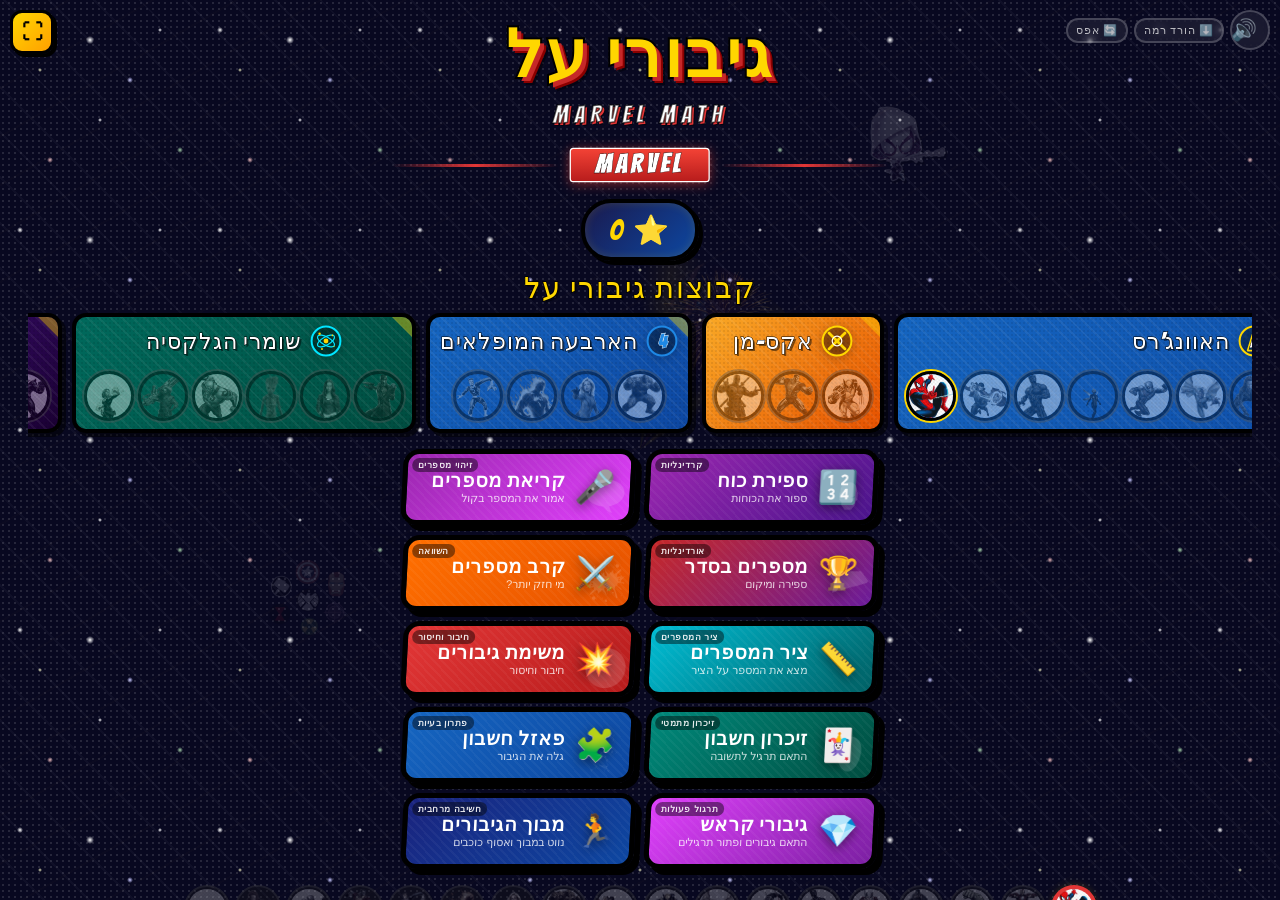
==== commit 33f85a72: "Fix tablet: compress hero images, add emoji fallback, fix maze d-pad - Compress all hero PNGs to max" ====
--- a/heroes.html
+++ b/heroes.html
@@ -134,6 +134,7 @@
 .mode-btn-tag{position:absolute;top:4px;left:4px;background:rgba(0,0,0,0.45);color:rgba(255,255,255,0.9);
   font-size:0.55rem;font-family:'Segoe UI',sans-serif;font-weight:600;padding:2px 6px;border-radius:8px;
   letter-spacing:0.5px;pointer-events:none;-webkit-text-stroke:0}
+.img-fallback{display:flex;align-items:center;justify-content:center;width:100%;height:100%}
 .mode-btn-counting{background:linear-gradient(135deg,#9C27B0,#4A148C)}
 .mode-btn-mission{background:linear-gradient(135deg,#E23636,#B71C1C)}
 .mode-btn-battle{background:linear-gradient(135deg,#FF6F00,#E65100)}
@@ -875,7 +876,7 @@
 
 /* Crush & Maze screens — fill viewport */
 #crush-screen{justify-content:center;gap:6px;padding:6px}
-#maze-screen{justify-content:center;gap:6px;padding:6px}
+#maze-screen{justify-content:flex-start;gap:6px;padding:6px;padding-top:env(safe-area-inset-top,6px)}
 
 /* Crush mode button */
 .mode-btn-crush{background:linear-gradient(135deg,#E040FB,#7B1FA2)}
@@ -895,6 +896,7 @@
 .maze-lives{font-size:1.3rem;letter-spacing:2px}
 /* Maze Container */
 .maze-container{position:relative;width:100%;max-width:min(95vw,68vh);aspect-ratio:1;
+  max-height:calc(100vh - 220px);max-height:calc(100dvh - 220px);
   background:rgba(0,0,0,0.4);border:4px solid #000;border-radius:12px;
   box-shadow:6px 6px 0 rgba(0,0,0,0.4);overflow:hidden;direction:ltr;margin:0 auto}
 .maze-grid{display:grid;width:100%;height:100%;position:relative}
@@ -923,7 +925,7 @@
 .maze-villain img{width:90%;height:90%;border-radius:50%;object-fit:cover;object-position:center top}
 /* D-Pad */
 .maze-dpad{display:grid;grid-template-areas:'_ u _' 'l _ r' '_ d _';gap:6px;
-  padding:12px;width:200px;margin:8px auto 0}
+  padding:12px;width:200px;margin:8px auto 0;flex-shrink:0}
 .dpad-btn{width:56px;height:56px;border-radius:14px;border:3px solid #000;
   background:linear-gradient(135deg,#424242,#212121);font-size:1.5rem;cursor:pointer;
   touch-action:manipulation;display:flex;align-items:center;justify-content:center;
@@ -1211,6 +1213,12 @@
 </div>
 
 <script>
+function imgFallback(img,emoji){
+  img.style.display='none';
+  const s=document.createElement('span');s.textContent=emoji;s.className='img-fallback';
+  const sz=img.width>100?'5rem':img.width>40?'2rem':'1.5rem';
+  s.style.cssText='font-size:'+sz;img.parentNode.insertBefore(s,img);
+}
 // ===== HEROES DATA =====
 const HEROES_DATA = [
   {id:'spiderman',name_he:'ספיידרמן',emoji:'🕷️',color:'#E23636',colorLight:'#FFCDD2',
@@ -2068,7 +2076,7 @@
       const unlocked=st.heroesUnlocked.includes(h.id);
       return `<span class="collection-badge ${unlocked?'unlocked':'locked'}" data-speak="${unlocked?h.name_he:'נעול'}"
         style="${unlocked?'background:'+h.color+';border-color:'+h.color:'background:#222;border-color:#444'}">
-        <img src="${h.image}" alt="${h.name_he}" onerror="this.style.display='none'">
+        <img src="${h.image}" alt="${h.name_he}" onerror="imgFallback(this,'${h.emoji}')">
       </span>`}).join('');
   },
 
@@ -2081,7 +2089,7 @@
         if(!hero) return '';
         const isUnlocked=st.heroesUnlocked.includes(mid);
         return `<img class="team-member ${isUnlocked?'':'locked-member'}" src="${hero.image}" alt="${hero.name_he}"
-          onerror="this.style.display='none'" title="${hero.name_he}">`;
+          onerror="imgFallback(this,'${hero.emoji}')" title="${hero.name_he}">`;
       }).join('');
       const fullWidth=team.members.length>5?'full-width':'';
       const allUnlocked=team.members.every(mid=>st.heroesUnlocked.includes(mid));
@@ -2215,7 +2223,7 @@
     }
     const heroArea=document.getElementById('hero-area');
     heroArea.innerHTML=`<img src="${this.currentHero.image}" alt="${this.currentHero.name_he}" data-speak="${this.currentHero.name_he}"
-      onerror="this.style.opacity='0'">`;
+      onerror="imgFallback(this,'${this.currentHero.emoji}')">`;
     heroArea.className='hero-area';
     document.getElementById('progress-text').dataset.speak=`שאלה ${questionIndex+1} מתוך ${questions.length}`;
     const qArea=document.getElementById('question-area');
@@ -2303,7 +2311,7 @@
       <div class="speech-bubble" style="background:url('images/comics/burst-purple.png') center/contain no-repeat,rgba(255,255,255,0.12);padding:20px 28px"><div class="prompt-text">${promptText}</div></div>
       <div class="battle-area">
         <button class="battle-card" data-num="${q.numA}" data-side="A" data-speak="${heroA.name_he}, ${speakA}" style="border-color:${heroA.color}">
-          <img src="${heroA.image}" alt="${heroA.name_he}" onerror="this.style.opacity='0'">
+          <img src="${heroA.image}" alt="${heroA.name_he}" onerror="imgFallback(this,'${heroA.emoji}')">
           <span class="battle-num" style="color:${heroA.color};${numStyle};direction:ltr">${displayA}</span>
           <span class="battle-name">${heroA.name_he}</span>
         </button>
@@ -2312,7 +2320,7 @@
           <span class="vs-text" data-speak="מול">⚡VS⚡</span>
         </span>
         <button class="battle-card" data-num="${q.numB}" data-side="B" data-speak="${heroB.name_he}, ${speakB}" style="border-color:${heroB.color}">
-          <img src="${heroB.image}" alt="${heroB.name_he}" onerror="this.style.opacity='0'">
+          <img src="${heroB.image}" alt="${heroB.name_he}" onerror="imgFallback(this,'${heroB.emoji}')">
           <span class="battle-num" style="color:${heroB.color};${numStyle};direction:ltr">${displayB}</span>
           <span class="battle-name">${heroB.name_he}</span>
         </button>
@@ -2699,7 +2707,7 @@
     meter.innerHTML=`<span class="power-start">${hero.powerEmoji}</span>
       <div class="power-line">
         <div class="power-line-fill" style="width:${pct}%;background:${hero.gradient}"></div>
-        <span class="power-hero-marker" style="left:${pct}%"><img src="${hero.image}" alt="" style="width:28px;height:28px;border-radius:50%;object-fit:cover;object-position:center top;border:2px solid #FFD700" onerror="this.style.display='none'"></span>
+        <span class="power-hero-marker" style="left:${pct}%"><img src="${hero.image}" alt="" style="width:28px;height:28px;border-radius:50%;object-fit:cover;object-position:center top;border:2px solid #FFD700" onerror="imgFallback(this,'${hero.emoji}')"></span>
         ${nodes}
       </div>
       <span class="power-goal">⭐</span>`;
@@ -2743,7 +2751,7 @@
 
     document.getElementById('results-hero').innerHTML=
       `<img src="${hero.image}" alt="${hero.name_he}"
-        onerror="this.style.opacity='0'">`;
+        onerror="imgFallback(this,'${hero.emoji}')">`;
     document.getElementById('results-title').textContent=emoji+' '+title;
 
     let starsHtml='';
@@ -2759,7 +2767,7 @@
       unlockEl.innerHTML=`<div class="unlock-box">
         <div class="unlock-title">!גיבור חדש נפתח</div>
         <img src="${newHero.image}" alt="${newHero.name_he}"
-          onerror="this.style.opacity='0'">
+          onerror="imgFallback(this,'${newHero.emoji}')">
         <div class="unlock-name">${newHero.name_he}</div></div>`;
     } else unlockEl.innerHTML='';
 
@@ -2783,7 +2791,7 @@
     const hero=this.currentHero;
     const heroArea=document.getElementById('hero-area');
     heroArea.innerHTML=`<img src="${hero.image}" alt="${hero.name_he}" data-speak="${hero.name_he}"
-      onerror="this.style.opacity='0'">`;
+      onerror="imgFallback(this,'${hero.emoji}')">`;
     heroArea.className='hero-area';
     document.getElementById('progress-text').textContent=`${this.state.nlRound+1}/${this.state.nlTotal}`;
     const aArea=document.getElementById('answers-area');aArea.innerHTML='';
@@ -3024,7 +3032,7 @@
     aArea.innerHTML='';
     const heroArea=document.getElementById('hero-area');
     heroArea.innerHTML=`<img src="${hero.image}" alt="${hero.name_he}" data-speak="${hero.name_he}"
-      onerror="this.style.opacity='0'">`;
+      onerror="imgFallback(this,'${hero.emoji}')">`;
     heroArea.className='hero-area';
     const titleText=isEasy?'התאם ספרה לכמות':'התאם תרגיל לתשובה';
     document.getElementById('progress-text').textContent=titleText;
@@ -3099,7 +3107,7 @@
       let lineupHtml='<div class="lineup-area">';
       lineup.forEach((h,i)=>{
         lineupHtml+=`<div class="lineup-hero" data-speak="${h.name_he}" data-idx="${i}">
-          <img src="${h.image}" alt="${h.name_he}" onerror="this.style.opacity='0'">
+          <img src="${h.image}" alt="${h.name_he}" onerror="imgFallback(this,'${h.emoji}')">
           <div class="lineup-platform">${i+1}</div></div>`;
       });
       lineupHtml+='</div>';
@@ -3115,7 +3123,7 @@
       let lineupHtml='<div class="lineup-area">';
       lineup.forEach((h,i)=>{
         lineupHtml+=`<div class="lineup-hero" data-speak="${h.name_he}, מקום ${HEBREW_ORDINALS[i+1]||i+1}" data-idx="${i}" data-hero-id="${h.id}">
-          <img src="${h.image}" alt="${h.name_he}" onerror="this.style.opacity='0'">
+          <img src="${h.image}" alt="${h.name_he}" onerror="imgFallback(this,'${h.emoji}')">
           <div class="lineup-platform">${i+1}</div></div>`;
       });
       lineupHtml+='</div>';
@@ -3153,7 +3161,7 @@
       let lineupHtml='<div class="lineup-area">';
       lineup.forEach((h,i)=>{
         lineupHtml+=`<div class="lineup-hero" data-speak="${h.name_he}" data-idx="${i}">
-          <img src="${h.image}" alt="${h.name_he}" onerror="this.style.opacity='0'">
+          <img src="${h.image}" alt="${h.name_he}" onerror="imgFallback(this,'${h.emoji}')">
           <div class="lineup-platform">${i+1}</div></div>`;
       });
       lineupHtml+='</div>';
@@ -3356,7 +3364,7 @@
           tile.style.borderColor=hero.color;
           tile.style.boxShadow=`inset 0 0 0 2px ${hero.color}, 2px 2px 0 rgba(0,0,0,0.4)`;
           tile.innerHTML=`<img src="${hero.image}" alt="${hero.name_he}"
-            onerror="this.style.opacity='0'">`;
+            onerror="imgFallback(this,'${hero.emoji}')">`;
         }
         tile.addEventListener('click',()=>this._onTileClick(r,c));
         gridEl.appendChild(tile);
@@ -4329,14 +4337,14 @@
     // Hero overlay
     const hs=this.cellSize-4;
     html+=`<div class="maze-hero" id="maze-hero" style="width:${hs}px;height:${hs}px;top:${this.heroPos.r*this.cellSize+2}px;left:${this.heroPos.c*this.cellSize+2}px">
-      <img src="${this.hero.image}" alt="${this.hero.name_he}" onerror="this.style.opacity='0'">
+      <img src="${this.hero.image}" alt="${this.hero.name_he}" onerror="imgFallback(this,'${this.hero.emoji}')">
     </div>`;
 
     // Villain overlays
     this.villains.forEach((v,i)=>{
       const vs=this.cellSize-4;
       html+=`<div class="maze-villain" id="maze-villain-${i}" style="width:${vs}px;height:${vs}px;top:${v.pos.r*this.cellSize+2}px;left:${v.pos.c*this.cellSize+2}px">
-        <img src="${v.hero.image}" alt="${v.hero.name_he}" onerror="this.style.opacity='0'">
+        <img src="${v.hero.image}" alt="${v.hero.name_he}" onerror="imgFallback(this,'${v.hero.emoji}')">
       </div>`;
     });
 
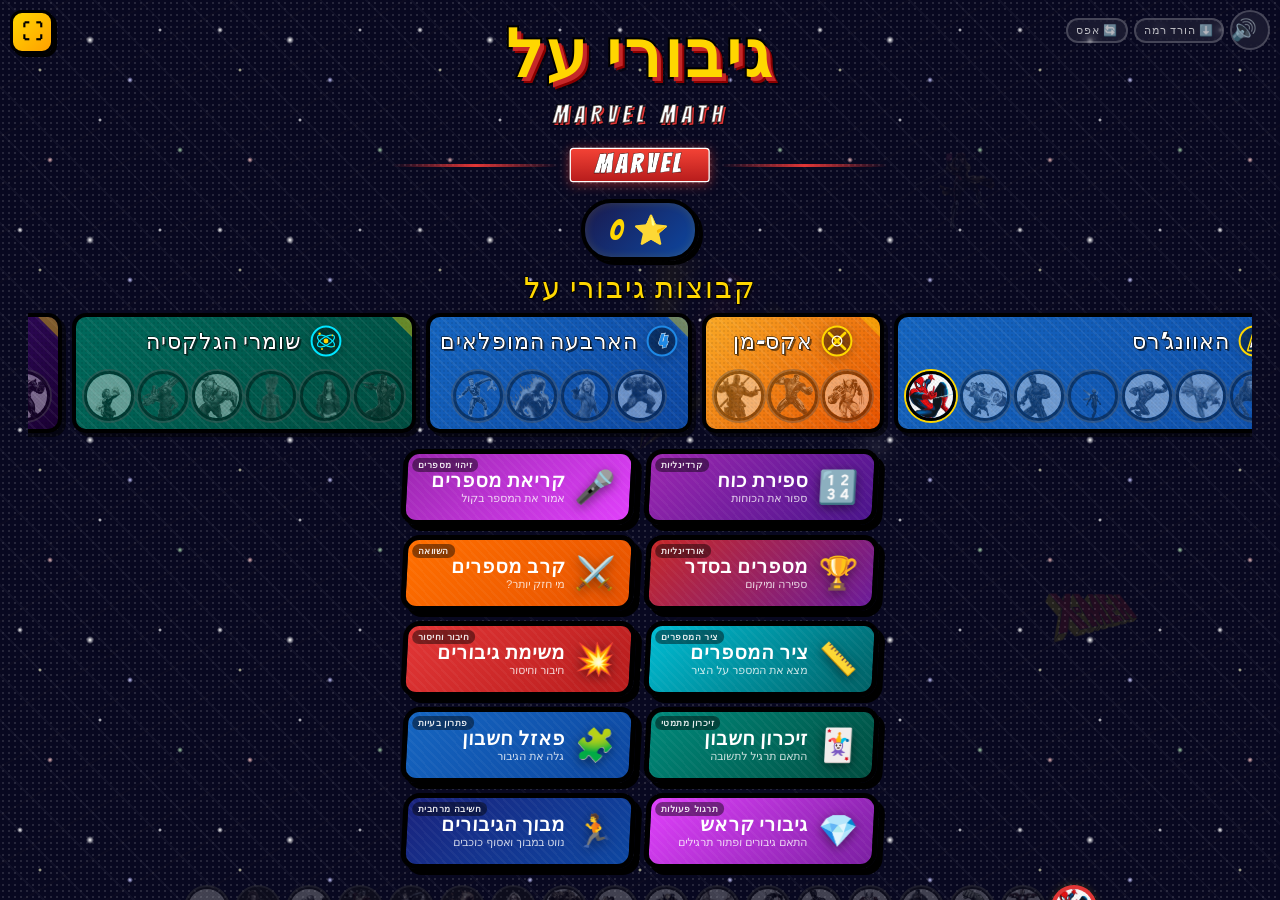
==== commit 36345aff: "Embed all images as base64 data URIs for tablet compatibility Chrome on Android blocks loading local" ====
--- a/heroes.html
+++ b/heroes.html
@@ -133,9 +133,7 @@
   -webkit-text-stroke:0;letter-spacing:0}
 .mode-btn-tag{position:absolute;top:4px;left:4px;background:rgba(0,0,0,0.45);color:rgba(255,255,255,0.9);
   font-size:0.55rem;font-family:'Segoe UI',sans-serif;font-weight:600;padding:2px 6px;border-radius:8px;
-  letter-spacing:0.5px;pointer-events:none;-webkit-text-stroke:0}
-.img-fallback{display:flex;align-items:center;justify-content:center;width:100%;height:100%}
-.mode-btn-counting{background:linear-gradient(135deg,#9C27B0,#4A148C)}
+  letter-spacing:0.5px;pointer-events:none;-webkit-text-stroke:0}.mode-btn-counting{background:linear-gradient(135deg,#9C27B0,#4A148C)}
 .mode-btn-mission{background:linear-gradient(135deg,#E23636,#B71C1C)}
 .mode-btn-battle{background:linear-gradient(135deg,#FF6F00,#E65100)}
 .mode-btn-puzzle{background:linear-gradient(135deg,#1565C0,#0D47A1)}
@@ -473,7 +471,7 @@
   border:4px solid #000;border-radius:12px;display:flex;align-items:center;justify-content:center;
   box-shadow:4px 4px 0 #000}
 .memory-card-back{background:linear-gradient(135deg,#E23636 0%,#B71C1C 40%,#7F0000 100%);
-  background-image:url('images/comics/burst-yellow.png');background-size:70%;background-position:center;background-repeat:no-repeat}
+  background-image:url('[data-uri]');background-size:70%;background-position:center;background-repeat:no-repeat}
 .memory-card-back::after{content:'';position:absolute;width:100%;height:100%;border-radius:8px;
   background:repeating-linear-gradient(45deg,transparent,transparent 3px,rgba(0,0,0,0.05) 3px,rgba(0,0,0,0.05) 5px)}
 .memory-card-face{background:linear-gradient(180deg,#fff,#e8e8f0);transform:rotateY(180deg);
@@ -672,7 +670,7 @@
 
 /* ===== ENHANCED CORRECT/WRONG EFFECTS ===== */
 .hero-area.celebrate::after{content:'';position:absolute;width:300px;height:300px;
-  background:url('images/heroes/pngwing.com (3).png') center/contain no-repeat;
+  background:url('[data-uri]') center/contain no-repeat;
   pointer-events:none;opacity:0.3;z-index:-1;animation:sparkleFlash 1s ease forwards}
 @keyframes sparkleFlash{0%{transform:scale(0.5);opacity:0}30%{transform:scale(1.2);opacity:0.4}
   100%{transform:scale(1.5);opacity:0}}
@@ -962,7 +960,7 @@
 <!-- ===== MENU SCREEN ===== -->
 <div id="menu-screen" class="screen active">
   <div class="ray-burst"></div>
-  <img src="images/comics/spiderman-logo.png" alt="" style="position:absolute;top:8px;left:10px;width:50px;opacity:0.2;pointer-events:none;z-index:0">
+  <img src="[data-uri]" alt="" style="position:absolute;top:8px;left:10px;width:50px;opacity:0.2;pointer-events:none;z-index:0">
   <div style="position:absolute;top:10px;right:10px;z-index:5;display:flex;gap:6px;align-items:center;direction:rtl">
     <button class="menu-settings-btn" id="music-toggle" style="font-size:1.3rem;padding:6px 10px;border-radius:50%;width:40px;height:40px">🔊</button>
     <button class="menu-settings-btn" id="btn-level-down-menu" data-speak="הורד רמה" style="font-size:0.7rem;padding:4px 8px">⬇️ הורד רמה</button>
@@ -1097,7 +1095,7 @@
 
 <!-- ===== GAME SCREEN ===== -->
 <div id="game-screen" class="screen game-screen">
-  <img src="images/comics/spiderman-comic.png" alt="" style="position:absolute;bottom:10px;left:5px;width:80px;opacity:0.1;pointer-events:none;z-index:0">
+  <img src="[data-uri]" alt="" style="position:absolute;bottom:10px;left:5px;width:80px;opacity:0.1;pointer-events:none;z-index:0">
   <div class="game-header">
     <button class="back-btn" id="back-btn">🏠</button>
     <span class="progress-text" id="progress-text">1/8</span>
@@ -1111,8 +1109,8 @@
 
 <!-- ===== RESULTS OVERLAY ===== -->
 <div id="results-overlay" class="results-overlay">
-  <img src="images/comics/frame-poof.png" class="results-comic-frame" alt="">
-  <img src="images/comics/frame-poof.png" class="results-comic-frame-left" alt="">
+  <img src="[data-uri]" class="results-comic-frame" alt="">
+  <img src="[data-uri]" class="results-comic-frame-left" alt="">
   <div class="results-hero" id="results-hero"></div>
   <h2 class="results-title" id="results-title"></h2>
   <div class="results-stars" id="results-stars"></div>
@@ -1213,129 +1211,123 @@
 </div>
 
 <script>
-function imgFallback(img,emoji){
-  img.style.display='none';
-  const s=document.createElement('span');s.textContent=emoji;s.className='img-fallback';
-  const sz=img.width>100?'5rem':img.width>40?'2rem':'1.5rem';
-  s.style.cssText='font-size:'+sz;img.parentNode.insertBefore(s,img);
-}
 // ===== HEROES DATA =====
 const HEROES_DATA = [
   {id:'spiderman',name_he:'ספיידרמן',emoji:'🕷️',color:'#E23636',colorLight:'#FFCDD2',
    gradient:'linear-gradient(135deg,#E23636,#C62828)',powerEmoji:'🕸️',powerName_he:'רשתות',
-   image:'images/heroes/spiderman.png',
+   image:'[data-uri]',
    phrases:{correct:['!ספיידרמן גאה בך','!כוח עכביש','!רשת מושלמת'],wrong:['!ספיידרמן אומר נסה שוב','!עוד ניסיון'],intro:'ספיידרמן צריך את עזרתך'}},
   {id:'ironman',name_he:'איירון מן',emoji:'🤖',color:'#B71C1C',colorLight:'#FFCCBC',
    gradient:'linear-gradient(135deg,#FF6F00,#B71C1C)',powerEmoji:'💥',powerName_he:'פיצוצים',
-   image:'images/heroes/ironman.png',
+   image:'[data-uri]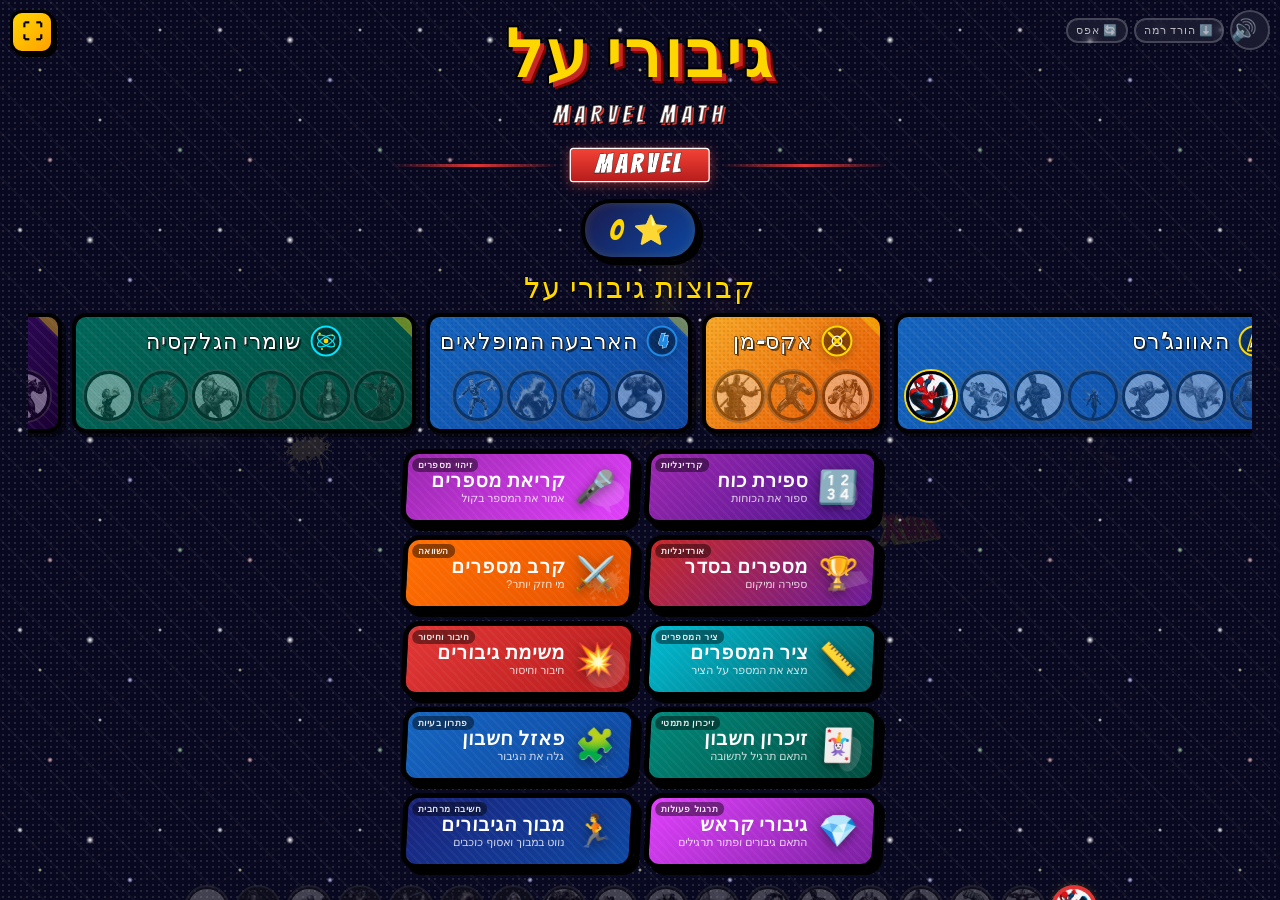
==== commit 874e0cf6: "Revert to external image files for tablet compatibility The base64 embedding approach (3.4MB single " ====
--- a/heroes.html
+++ b/heroes.html
@@ -133,7 +133,9 @@
   -webkit-text-stroke:0;letter-spacing:0}
 .mode-btn-tag{position:absolute;top:4px;left:4px;background:rgba(0,0,0,0.45);color:rgba(255,255,255,0.9);
   font-size:0.55rem;font-family:'Segoe UI',sans-serif;font-weight:600;padding:2px 6px;border-radius:8px;
-  letter-spacing:0.5px;pointer-events:none;-webkit-text-stroke:0}.mode-btn-counting{background:linear-gradient(135deg,#9C27B0,#4A148C)}
+  letter-spacing:0.5px;pointer-events:none;-webkit-text-stroke:0}
+.img-fallback{display:flex;align-items:center;justify-content:center;width:100%;height:100%}
+.mode-btn-counting{background:linear-gradient(135deg,#9C27B0,#4A148C)}
 .mode-btn-mission{background:linear-gradient(135deg,#E23636,#B71C1C)}
 .mode-btn-battle{background:linear-gradient(135deg,#FF6F00,#E65100)}
 .mode-btn-puzzle{background:linear-gradient(135deg,#1565C0,#0D47A1)}
@@ -471,7 +473,7 @@
   border:4px solid #000;border-radius:12px;display:flex;align-items:center;justify-content:center;
   box-shadow:4px 4px 0 #000}
 .memory-card-back{background:linear-gradient(135deg,#E23636 0%,#B71C1C 40%,#7F0000 100%);
-  background-image:url('[data-uri]');background-size:70%;background-position:center;background-repeat:no-repeat}
+  background-image:url('images/comics/burst-yellow.png');background-size:70%;background-position:center;background-repeat:no-repeat}
 .memory-card-back::after{content:'';position:absolute;width:100%;height:100%;border-radius:8px;
   background:repeating-linear-gradient(45deg,transparent,transparent 3px,rgba(0,0,0,0.05) 3px,rgba(0,0,0,0.05) 5px)}
 .memory-card-face{background:linear-gradient(180deg,#fff,#e8e8f0);transform:rotateY(180deg);
@@ -670,7 +672,7 @@
 
 /* ===== ENHANCED CORRECT/WRONG EFFECTS ===== */
 .hero-area.celebrate::after{content:'';position:absolute;width:300px;height:300px;
-  background:url('[data-uri]') center/contain no-repeat;
+  background:url('images/heroes/pngwing.com (3).png') center/contain no-repeat;
   pointer-events:none;opacity:0.3;z-index:-1;animation:sparkleFlash 1s ease forwards}
 @keyframes sparkleFlash{0%{transform:scale(0.5);opacity:0}30%{transform:scale(1.2);opacity:0.4}
   100%{transform:scale(1.5);opacity:0}}
@@ -960,7 +962,7 @@
 <!-- ===== MENU SCREEN ===== -->
 <div id="menu-screen" class="screen active">
   <div class="ray-burst"></div>
-  <img src="[data-uri]" alt="" style="position:absolute;top:8px;left:10px;width:50px;opacity:0.2;pointer-events:none;z-index:0">
+  <img src="images/comics/spiderman-logo.png" alt="" style="position:absolute;top:8px;left:10px;width:50px;opacity:0.2;pointer-events:none;z-index:0">
   <div style="position:absolute;top:10px;right:10px;z-index:5;display:flex;gap:6px;align-items:center;direction:rtl">
     <button class="menu-settings-btn" id="music-toggle" style="font-size:1.3rem;padding:6px 10px;border-radius:50%;width:40px;height:40px">🔊</button>
     <button class="menu-settings-btn" id="btn-level-down-menu" data-speak="הורד רמה" style="font-size:0.7rem;padding:4px 8px">⬇️ הורד רמה</button>
@@ -1095,7 +1097,7 @@
 
 <!-- ===== GAME SCREEN ===== -->
 <div id="game-screen" class="screen game-screen">
-  <img src="[data-uri]" alt="" style="position:absolute;bottom:10px;left:5px;width:80px;opacity:0.1;pointer-events:none;z-index:0">
+  <img src="images/comics/spiderman-comic.png" alt="" style="position:absolute;bottom:10px;left:5px;width:80px;opacity:0.1;pointer-events:none;z-index:0">
   <div class="game-header">
     <button class="back-btn" id="back-btn">🏠</button>
     <span class="progress-text" id="progress-text">1/8</span>
@@ -1109,8 +1111,8 @@
 
 <!-- ===== RESULTS OVERLAY ===== -->
 <div id="results-overlay" class="results-overlay">
-  <img src="[data-uri]" class="results-comic-frame" alt="">
-  <img src="[data-uri]" class="results-comic-frame-left" alt="">
+  <img src="images/comics/frame-poof.png" class="results-comic-frame" alt="">
+  <img src="images/comics/frame-poof.png" class="results-comic-frame-left" alt="">
   <div class="results-hero" id="results-hero"></div>
   <h2 class="results-title" id="results-title"></h2>
   <div class="results-stars" id="results-stars"></div>
@@ -1211,123 +1213,129 @@
 </div>
 
 <script>
+function imgFallback(img,emoji){
+  img.style.display='none';
+  const s=document.createElement('span');s.textContent=emoji;s.className='img-fallback';
+  const sz=img.width>100?'5rem':img.width>40?'2rem':'1.5rem';
+  s.style.cssText='font-size:'+sz;img.parentNode.insertBefore(s,img);
+}
 // ===== HEROES DATA =====
 const HEROES_DATA = [
   {id:'spiderman',name_he:'ספיידרמן',emoji:'🕷️',color:'#E23636',colorLight:'#FFCDD2',
    gradient:'linear-gradient(135deg,#E23636,#C62828)',powerEmoji:'🕸️',powerName_he:'רשתות',
-   image:'[data-uri]',
+   image:'images/heroes/spiderman.png',
    phrases:{correct:['!ספיידרמן גאה בך','!כוח עכביש','!רשת מושלמת'],wrong:['!ספיידרמן אומר נסה שוב','!עוד ניסיון'],intro:'ספיידרמן צריך את עזרתך'}},
   {id:'ironman',name_he:'איירון מן',emoji:'🤖',color:'#B71C1C',colorLight:'#FFCCBC',
    gradient:'linear-gradient(135deg,#FF6F00,#B71C1C)',powerEmoji:'💥',powerName_he:'פיצוצים',
-   image:'[data-uri]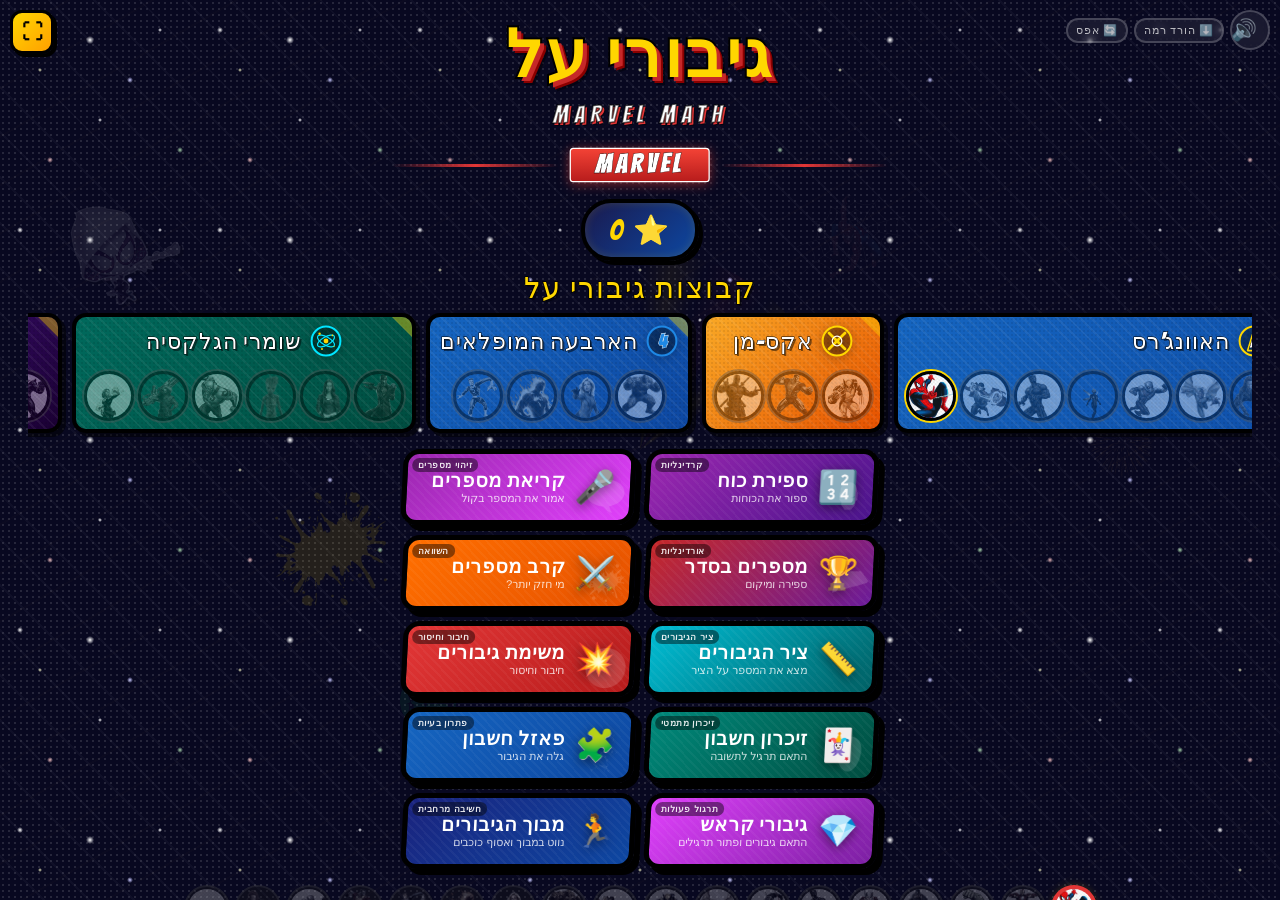
==== commit 512d7b6c: "Fix multiple game issues: RTL math, d-pad, maze expansion, UI improvements - Fix RTL math display: a" ====
--- a/heroes.html
+++ b/heroes.html
@@ -168,7 +168,7 @@
   background:radial-gradient(circle,rgba(255,255,255,0.04) 1px,transparent 1px);
   background-size:6px 6px;pointer-events:none;z-index:0}
 
-.game-header{width:100%;display:flex;justify-content:space-between;align-items:center;padding:0 4px;
+.game-header{width:100%;display:flex;justify-content:space-between;align-items:center;padding:0 4px 0 56px;
   position:relative;z-index:2}
 .back-btn{width:48px;height:48px;border-radius:12px;border:3px solid #000;
   background:linear-gradient(135deg,#FFD700,#FFA000);font-size:1.5rem;cursor:pointer;
@@ -691,6 +691,16 @@
 .mic-hint{color:rgba(255,255,255,0.8);margin-top:8px;font-size:1.1rem}
 .mic-not-supported{color:#FFD700;font-size:1.3rem;text-align:center;padding:20px;line-height:1.8}
 
+/* ===== LEVEL POPUP OVERLAY ===== */
+.level-popup-overlay{position:fixed;top:0;left:0;width:100%;height:100%;z-index:200;
+  display:none;align-items:center;justify-content:center;
+  background:rgba(0,0,0,0.7);backdrop-filter:blur(8px)}
+.level-popup-overlay.active{display:flex}
+.level-popup-box{background:linear-gradient(135deg,rgba(20,10,50,0.97),rgba(10,5,30,0.97));
+  border:4px solid #FFD700;border-radius:24px;padding:16px;max-width:480px;width:92%;
+  max-height:85vh;overflow-y:auto;box-shadow:0 0 40px rgba(255,215,0,0.3),8px 8px 0 rgba(0,0,0,0.5);
+  animation:crushBubbleIn 0.3s ease}
+
 /* ===== CRUSH MODE ===== */
 /* Crush Level Select */
 .crush-select-header{display:flex;align-items:center;gap:12px;padding:12px 16px;width:100%;max-width:480px}
@@ -785,7 +795,7 @@
 .crush-timer-bar{width:100%;height:8px;background:rgba(0,0,0,0.3);border-radius:4px;overflow:hidden}
 .crush-timer-fill{height:100%;background:linear-gradient(90deg,#FF6347,#FFD700);
   border-radius:4px;transition:width 0.1s linear;width:100%}
-.crush-math-question{font-family:'Bangers',cursive;font-size:2rem;color:#fff;
+.crush-math-question{font-family:'Russo One','Bangers',cursive;font-size:2rem;color:#fff;
   text-align:center;-webkit-text-stroke:1px rgba(0,0,0,0.5);letter-spacing:2px;direction:rtl}
 .crush-math-answers{display:flex;gap:12px;justify-content:center;width:100%}
 .crush-math-answers .answer-btn{flex:1;min-height:70px;font-size:2.4rem}
@@ -901,9 +911,9 @@
   box-shadow:6px 6px 0 rgba(0,0,0,0.4);overflow:hidden;direction:ltr;margin:0 auto}
 .maze-grid{display:grid;width:100%;height:100%;position:relative}
 .maze-cell{display:flex;align-items:center;justify-content:center;position:relative}
-.maze-wall{background:linear-gradient(135deg,#2D1B4E,#1A0E33);border:1px solid rgba(100,50,150,0.3)}
-.maze-path{background:#0D1B3E}
-.maze-star{background:#0D1B3E;font-size:0.8rem;animation:mazeSpin 3s linear infinite}
+.maze-wall{background:linear-gradient(135deg,#1A0A2E,#0D0518);border:1px solid rgba(80,40,160,0.4)}
+.maze-path{background:#1E3060;border:1px solid rgba(60,100,180,0.15)}
+.maze-star{background:#1E3060;border:1px solid rgba(60,100,180,0.15);font-size:0.8rem;animation:mazeSpin 3s linear infinite}
 @keyframes mazeSpin{to{transform:rotate(360deg)}}
 .maze-gate{background:linear-gradient(135deg,#C62828,#B71C1C);border:2px solid #FFD700;
   font-size:0.7rem;animation:mazeGatePulse 1.5s ease-in-out infinite}
@@ -927,9 +937,9 @@
 .maze-dpad{display:grid;grid-template-areas:'_ u _' 'l _ r' '_ d _';gap:6px;
   padding:12px;width:200px;margin:8px auto 0;flex-shrink:0}
 .dpad-btn{width:56px;height:56px;border-radius:14px;border:3px solid #000;
-  background:linear-gradient(135deg,#424242,#212121);font-size:1.5rem;cursor:pointer;
+  background:linear-gradient(135deg,#424242,#212121);font-size:1.8rem;cursor:pointer;
   touch-action:manipulation;display:flex;align-items:center;justify-content:center;
-  box-shadow:3px 3px 0 #000;color:#fff}
+  box-shadow:3px 3px 0 #000;color:#FFD700;text-shadow:0 0 6px rgba(255,215,0,0.4)}
 .dpad-btn:active{transform:scale(0.9);box-shadow:1px 1px 0 #000}
 .dpad-up{grid-area:u}.dpad-left{grid-area:l}.dpad-right{grid-area:r}.dpad-down{grid-area:d}
 /* Maze results reuse crush-results-overlay */
@@ -1016,10 +1026,10 @@
       <span class="mode-btn-text"><span class="mode-btn-title">קרב מספרים</span><span class="mode-btn-desc">מי חזק יותר?</span></span>
       <span class="mode-btn-tag">השוואה</span>
     </button>
-    <button class="mode-btn mode-btn-numberline" id="btn-numberline" data-speak="ציר המספרים, מצא את המספר על הציר">
+    <button class="mode-btn mode-btn-numberline" id="btn-numberline" data-speak="ציר הגיבורים, מצא את המספר על הציר">
       <span class="mode-btn-icon">📏</span>
-      <span class="mode-btn-text"><span class="mode-btn-title">ציר המספרים</span><span class="mode-btn-desc">מצא את המספר על הציר</span></span>
-      <span class="mode-btn-tag">ציר המספרים</span>
+      <span class="mode-btn-text"><span class="mode-btn-title">ציר הגיבורים</span><span class="mode-btn-desc">מצא את המספר על הציר</span></span>
+      <span class="mode-btn-tag">ציר הגיבורים</span>
     </button>
     <button class="mode-btn mode-btn-mission" id="btn-mission" data-speak="משימת גיבורים, חיבור וחיסור">
       <span class="mode-btn-icon">💥</span>
@@ -1125,12 +1135,14 @@
 </div>
 
 <!-- ===== CRUSH LEVEL SELECT ===== -->
-<div id="crush-select" class="screen">
-  <div class="crush-select-header">
-    <button class="back-btn" id="crush-back-menu">🏠</button>
-    <h2 class="crush-select-title">גיבורי קראש</h2>
+<div id="crush-select" class="level-popup-overlay">
+  <div class="level-popup-box">
+    <div class="crush-select-header">
+      <button class="back-btn" id="crush-back-menu">✕</button>
+      <h2 class="crush-select-title">גיבורי קראש</h2>
+    </div>
+    <div class="crush-levels-grid" id="crush-levels-grid"></div>
   </div>
-  <div class="crush-levels-grid" id="crush-levels-grid"></div>
 </div>
 
 <!-- ===== CRUSH GAME SCREEN ===== -->
@@ -1168,12 +1180,14 @@
 </div>
 
 <!-- ===== MAZE LEVEL SELECT ===== -->
-<div id="maze-select" class="screen">
-  <div class="maze-select-header">
-    <button class="back-btn" id="maze-back-menu">🏠</button>
-    <h2 class="maze-select-title">מבוך הגיבורים</h2>
+<div id="maze-select" class="level-popup-overlay">
+  <div class="level-popup-box">
+    <div class="maze-select-header">
+      <button class="back-btn" id="maze-back-menu">✕</button>
+      <h2 class="maze-select-title">מבוך הגיבורים</h2>
+    </div>
+    <div class="maze-levels-grid" id="maze-levels-grid"></div>
   </div>
-  <div class="maze-levels-grid" id="maze-levels-grid"></div>
 </div>
 
 <!-- ===== MAZE GAME SCREEN ===== -->
@@ -1185,10 +1199,10 @@
   </div>
   <div class="maze-container" id="maze-container"></div>
   <div class="maze-dpad" id="maze-dpad">
-    <button class="dpad-btn dpad-up" data-dir="up">⬆️</button>
-    <button class="dpad-btn dpad-left" data-dir="left">⬅️</button>
-    <button class="dpad-btn dpad-right" data-dir="right">➡️</button>
-    <button class="dpad-btn dpad-down" data-dir="down">⬇️</button>
+    <button class="dpad-btn dpad-up" data-dir="up">▲</button>
+    <button class="dpad-btn dpad-left" data-dir="left">◄</button>
+    <button class="dpad-btn dpad-right" data-dir="right">►</button>
+    <button class="dpad-btn dpad-down" data-dir="down">▼</button>
   </div>
 </div>
 
@@ -2135,7 +2149,7 @@
     if(savedMemoryMode) this.state.memoryMode=savedMemoryMode;
     const modeNames={counting:'ספירת כוח',mission:'משימת גיבורים',battle:'קרב מספרים',
       puzzle:'פאזל חשבון',memory:'זיכרון חשבון',order:'מספרים בסדר',readaloud:'קריאת מספרים',
-      numberline:'ציר המספרים'};
+      numberline:'ציר הגיבורים'};
     Speech.speak(modeNames[mode]);
     Sounds.whoosh();
 
@@ -3266,7 +3280,7 @@
   // ===== LEVEL SELECT =====
   showLevelSelect(){
     this.cleanup();
-    this._showScreen('crush-select');
+    document.getElementById('crush-select').classList.add('active');
     this._renderLevels();
     Sounds.whoosh();
     this._t(()=>Speech.speak('גיבורי קראש! בחר שלב'),500);
@@ -3306,6 +3320,7 @@
 
   // ===== START LEVEL =====
   startLevel(n){
+    document.getElementById('crush-select').classList.remove('active');
     this.cleanup();
     this.levelNum=n;
     this.level=CRUSH_LEVELS[n-1];
@@ -3555,9 +3570,10 @@
     let qText='';
     if(q.mode==='counting') qText='?כמה זה '+q.answer;
     else if(q.mode==='comparison') qText='?מי גדול יותר: '+q.numA+' או '+q.numB;
-    else qText=q.a+' '+q.operation+' '+q.b+' = ?';
+    else qText='\u200E'+q.a+' '+q.operation+' '+q.b+' = ?\u200E';
 
     qEl.textContent=qText;
+    qEl.style.direction=(q.mode==='counting'||q.mode==='comparison')?'rtl':'ltr';
     Speech.speak(qText.replace('?',''));
 
     // Build answer buttons
@@ -3572,7 +3588,7 @@
       `<button class="answer-btn" data-val="${o}" data-speak="${o}"
         style="background:linear-gradient(135deg,rgba(255,255,255,0.15),rgba(255,255,255,0.05));
         border:4px solid #000;border-radius:16px;color:#fff;cursor:pointer;
-        box-shadow:4px 4px 0 #000;font-family:'Bangers',cursive">${o}</button>`
+        box-shadow:4px 4px 0 #000;font-family:'Russo One',sans-serif">${o}</button>`
     ).join('');
 
     aEl.querySelectorAll('.answer-btn').forEach(btn=>{
@@ -4022,7 +4038,7 @@
     let qText='';
     if(q.mode==='counting') qText='?כמה זה '+q.answer;
     else if(q.mode==='comparison') qText='?מי גדול יותר: '+q.numA+' או '+q.numB;
-    else qText=q.a+' '+q.operation+' '+q.b+' = ?';
+    else qText='\u200E'+q.a+' '+q.operation+' '+q.b+' = ?\u200E';
     qEl.textContent='💡 '+qText;
     Speech.speak('בוא נפתור תרגיל! '+qText.replace('?',''));
     let options;
@@ -4032,7 +4048,7 @@
       `<button class="answer-btn" data-val="${o}" data-speak="${o}"
         style="background:linear-gradient(135deg,rgba(255,255,255,0.15),rgba(255,255,255,0.05));
         border:4px solid #000;border-radius:16px;color:#fff;cursor:pointer;
-        box-shadow:4px 4px 0 #000;font-family:'Bangers',cursive">${o}</button>`).join('');
+        box-shadow:4px 4px 0 #000;font-family:'Russo One',sans-serif">${o}</button>`).join('');
     aEl.querySelectorAll('.answer-btn').forEach(btn=>{
       btn.addEventListener('click',()=>{
         const val=parseInt(btn.dataset.val);
@@ -4097,11 +4113,13 @@
     this._t(()=>{
       if(el1) el1.classList.remove('hint');
       if(el2) el2.classList.remove('hint');
-    },2000);
+    },6000);
   },
   // ===== INIT =====
   init(){
-    document.getElementById('crush-back-menu').addEventListener('click',()=>Game.showMenu());
+    document.getElementById('crush-back-menu').addEventListener('click',()=>{
+      document.getElementById('crush-select').classList.remove('active');
+    });
     document.getElementById('crush-back-select').addEventListener('click',()=>this.showLevelSelect());
     document.getElementById('crush-retry').addEventListener('click',()=>{
       document.getElementById('crush-results').classList.remove('active');
@@ -4121,7 +4139,7 @@
 
 // ===== MAZE GAME =====
 const MAZE_LEVELS = [
-  {id:1, name_he:'שלב 1', skills:['counting'], lives:3, villainCount:0, maze:[
+  {id:1, name_he:'שלב 1', skills:['counting'], lives:3, villainCount:1, maze:[
     '#############',
     '#S..*...*..*#',
     '#.###.###.#.#',
@@ -4149,7 +4167,7 @@
     '#.#########.#',
     '#...*...*..E#',
     '#############']},
-  {id:3, name_he:'שלב 3', skills:['counting','addition'], lives:3, villainCount:1, maze:[
+  {id:3, name_he:'שלב 3', skills:['counting','addition'], lives:3, villainCount:2, maze:[
     '#############',
     '#S.*...*..*.#',
     '#.##.####.#.#',
@@ -4163,7 +4181,21 @@
     '##.########.#',
     '#..*...*..*E#',
     '#############']},
-  {id:4, name_he:'שלב 4', skills:['addition','subtraction'], lives:3, villainCount:2, maze:[
+  {id:4, name_he:'שלב 4', skills:['counting','addition'], lives:3, villainCount:2, maze:[
+    '#############',
+    '#S..*...*...#',
+    '#.#.###.###.#',
+    '#.#..*G.*.#.#',
+    '#.#.####.##.#',
+    '#.*....*....#',
+    '#.###.###.#.#',
+    '#.*.#..G.*..#',
+    '#.#.#.#####.#',
+    '#.#...*...*.#',
+    '#.#########.#',
+    '#..*...*...E#',
+    '#############']},
+  {id:5, name_he:'שלב 5', skills:['addition','subtraction'], lives:3, villainCount:3, maze:[
     '#############',
     '#S.*...*..*.#',
     '##.#.####.#.#',
@@ -4177,15 +4209,71 @@
     '#.#.######.##',
     '#..*...*...E#',
     '#############']},
-  {id:5, name_he:'שלב 5', skills:['addition','subtraction','comparison'], lives:3, villainCount:2, maze:[
+  {id:6, name_he:'שלב 6', skills:['addition','subtraction'], lives:3, villainCount:3, maze:[
     '#############',
-    '#S.*G.*..**.#',
+    '#S..*..G*..*#',
+    '#.###.##.##.#',
+    '#..*....*...#',
+    '#.##.####.#.#',
+    '#.*..G....*.#',
+    '###.#####.###',
+    '#.*..*...G..#',
+    '#.#.##.####.#',
+    '#.#.*...*.*.#',
+    '#.########.##',
+    '#..*...*...E#',
+    '#############']},
+  {id:7, name_he:'שלב 7', skills:['addition','subtraction','comparison'], lives:3, villainCount:4, maze:[
+    '#############',
+    '#S.*.G.*..*.#',
     '#.##.####.#.#',
     '#..*....*...#',
     '#.####.##.#.#',
     '#.*..G....*.#',
     '#.#.######.##',
-    '#.#.*....*..#',
+    '#.#.*..G.*..#',
+    '#.#.##.####.#',
+    '#...*..G..*.#',
+    '##.########.#',
+    '#..*...*.**E#',
+    '#############']},
+  {id:8, name_he:'שלב 8', skills:['addition','subtraction','comparison'], lives:3, villainCount:4, maze:[
+    '#############',
+    '#S.*G..*..*.#',
+    '##.#.####.#.#',
+    '#..*....*...#',
+    '#.###G###.#.#',
+    '#.*........*#',
+    '#.#.####.#.##',
+    '#.#.*G..*...#',
+    '#.###.####.##',
+    '#...*..G..*.#',
+    '#.#.######.##',
+    '#..*...*...E#',
+    '#############']},
+  {id:9, name_he:'שלב 9', skills:['counting','addition','subtraction','comparison'], lives:3, villainCount:5, maze:[
+    '#############',
+    '#S..*G..*.**#',
+    '#.###.##.##.#',
+    '#..*..G..*..#',
+    '#.##.####.#.#',
+    '#.*..G....*G#',
+    '###.#####.###',
+    '#.*..*G..G..#',
+    '#.#.##.####.#',
+    '#.#.*...*.*.#',
+    '#.########.##',
+    '#..*...*...E#',
+    '#############']},
+  {id:10, name_he:'שלב 10', skills:['counting','addition','subtraction','comparison'], lives:3, villainCount:5, maze:[
+    '#############',
+    '#S.*G.*G.**.#',
+    '#.##.####.#.#',
+    '#..*..G..*..#',
+    '#.####.##.#.#',
+    '#.*G.G....*.#',
+    '#.#.######.##',
+    '#.#.*G.G.*..#',
     '#.#.##.####.#',
     '#...*..G..*.#',
     '##.########.#',
@@ -4220,7 +4308,7 @@
   // ===== LEVEL SELECT =====
   showLevelSelect(){
     this.cleanup();
-    this._showScreen('maze-select');
+    document.getElementById('maze-select').classList.add('active');
     this._renderLevels();
     Sounds.whoosh();
     this._t(()=>Speech.speak('מבוך הגיבורים! בחר שלב'),500);
@@ -4260,6 +4348,7 @@
 
   // ===== START LEVEL =====
   startLevel(n){
+    document.getElementById('maze-select').classList.remove('active');
     this.cleanup();
     this.levelNum=n;
     this.level=MAZE_LEVELS[n-1];
@@ -4445,9 +4534,10 @@
     let qText='';
     if(q.mode==='counting') qText='?כמה זה '+q.answer;
     else if(q.mode==='comparison') qText='?מי גדול יותר: '+q.numA+' או '+q.numB;
-    else qText=q.a+' '+q.operation+' '+q.b+' = ?';
+    else qText='\u200E'+q.a+' '+q.operation+' '+q.b+' = ?\u200E';
 
     qEl.textContent=qText;
+    qEl.style.direction=(q.mode==='counting'||q.mode==='comparison')?'rtl':'ltr';
     Speech.speak(qText.replace('?',''));
 
     let options;
@@ -4458,7 +4548,7 @@
       `<button class="answer-btn" data-val="${o}" data-speak="${o}"
         style="background:linear-gradient(135deg,rgba(255,255,255,0.15),rgba(255,255,255,0.05));
         border:4px solid #000;border-radius:16px;color:#fff;cursor:pointer;
-        box-shadow:4px 4px 0 #000;font-family:'Bangers',cursive">${o}</button>`).join('');
+        box-shadow:4px 4px 0 #000;font-family:'Russo One',sans-serif">${o}</button>`).join('');
 
     aEl.querySelectorAll('.answer-btn').forEach(btn=>{
       btn.addEventListener('click',()=>{
@@ -4552,6 +4642,7 @@
     else if(q.mode==='comparison') qText='!פתור כדי לברוח: מי גדול יותר: '+q.numA+' או '+q.numB+'?';
     else qText='!פתור כדי לברוח: '+q.a+' '+q.operation+' '+q.b+' = ?';
     qEl.textContent=qText;
+    qEl.style.direction=(q.mode==='counting'||q.mode==='comparison')?'rtl':'ltr';
     Speech.speak('נבל תפס אותך! פתור כדי לברוח');
     let options;
     if(q.mode==='comparison') options=[q.numA,q.numB].sort(()=>Math.random()-0.5);
@@ -4560,7 +4651,7 @@
       `<button class="answer-btn" data-val="${o}" data-speak="${o}"
         style="background:linear-gradient(135deg,rgba(255,255,255,0.15),rgba(255,255,255,0.05));
         border:4px solid #000;border-radius:16px;color:#fff;cursor:pointer;
-        box-shadow:4px 4px 0 #000;font-family:'Bangers',cursive">${o}</button>`).join('');
+        box-shadow:4px 4px 0 #000;font-family:'Russo One',sans-serif">${o}</button>`).join('');
     aEl.querySelectorAll('.answer-btn').forEach(btn=>{
       btn.addEventListener('click',()=>{
         const val=parseInt(btn.dataset.val);
@@ -4663,7 +4754,9 @@
 
   // ===== INIT =====
   init(){
-    document.getElementById('maze-back-menu').addEventListener('click',()=>Game.showMenu());
+    document.getElementById('maze-back-menu').addEventListener('click',()=>{
+      document.getElementById('maze-select').classList.remove('active');
+    });
     document.getElementById('maze-back-select').addEventListener('click',()=>this.showLevelSelect());
     document.getElementById('maze-retry').addEventListener('click',()=>{
       document.getElementById('maze-results').classList.remove('active');
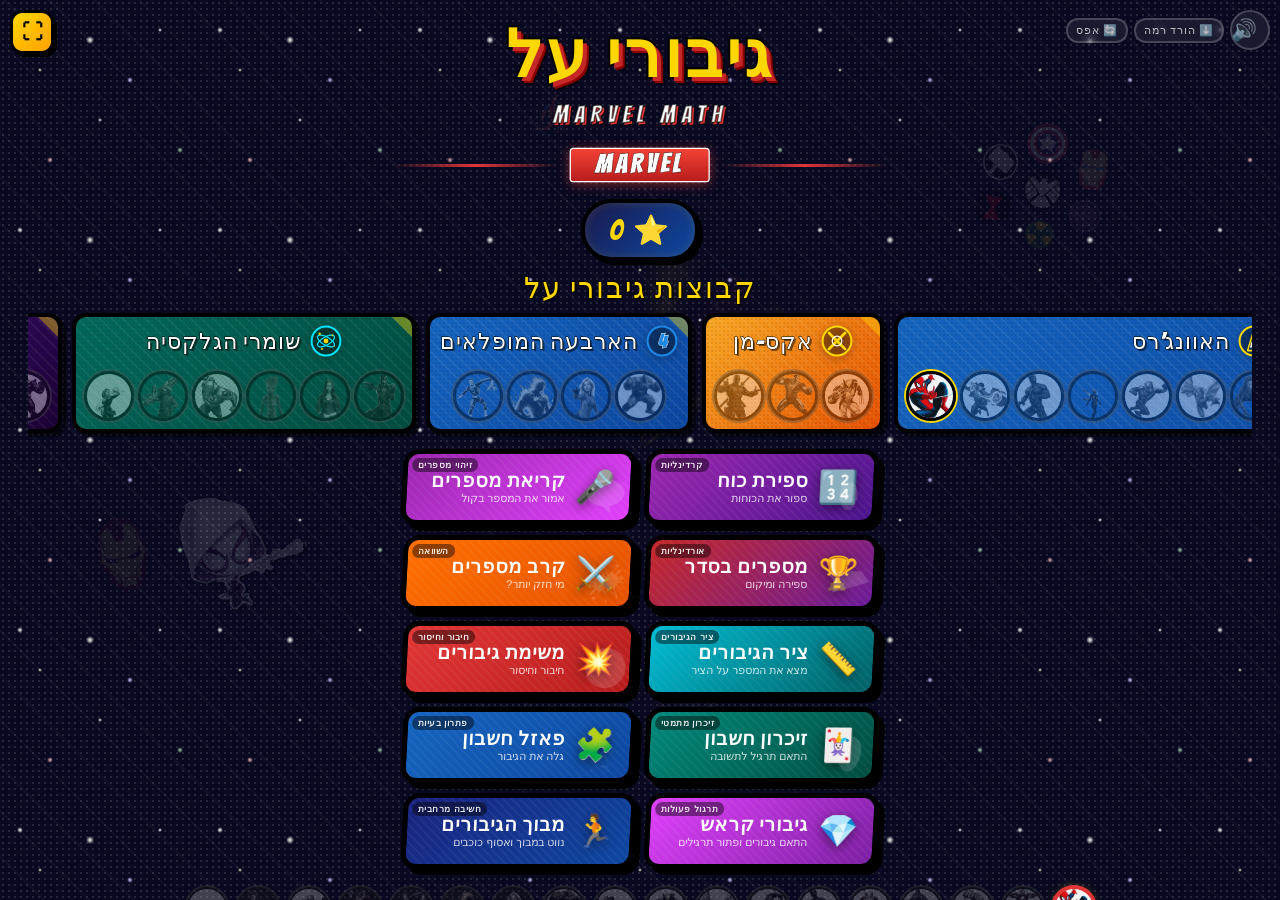
==== commit 5279fdd1: "Embed all images as base64 data URIs - fully self-contained HTML - Convert all 29 hero images + 18 d" ====
--- a/heroes.html
+++ b/heroes.html
@@ -134,7 +134,7 @@
 .mode-btn-tag{position:absolute;top:4px;left:4px;background:rgba(0,0,0,0.45);color:rgba(255,255,255,0.9);
   font-size:0.55rem;font-family:'Segoe UI',sans-serif;font-weight:600;padding:2px 6px;border-radius:8px;
   letter-spacing:0.5px;pointer-events:none;-webkit-text-stroke:0}
-.img-fallback{display:flex;align-items:center;justify-content:center;width:100%;height:100%}
+
 .mode-btn-counting{background:linear-gradient(135deg,#9C27B0,#4A148C)}
 .mode-btn-mission{background:linear-gradient(135deg,#E23636,#B71C1C)}
 .mode-btn-battle{background:linear-gradient(135deg,#FF6F00,#E65100)}
@@ -473,7 +473,7 @@
   border:4px solid #000;border-radius:12px;display:flex;align-items:center;justify-content:center;
   box-shadow:4px 4px 0 #000}
 .memory-card-back{background:linear-gradient(135deg,#E23636 0%,#B71C1C 40%,#7F0000 100%);
-  background-image:url('images/comics/burst-yellow.png');background-size:70%;background-position:center;background-repeat:no-repeat}
+  background-image:url('[data-uri]');background-size:70%;background-position:center;background-repeat:no-repeat}
 .memory-card-back::after{content:'';position:absolute;width:100%;height:100%;border-radius:8px;
   background:repeating-linear-gradient(45deg,transparent,transparent 3px,rgba(0,0,0,0.05) 3px,rgba(0,0,0,0.05) 5px)}
 .memory-card-face{background:linear-gradient(180deg,#fff,#e8e8f0);transform:rotateY(180deg);
@@ -672,7 +672,7 @@
 
 /* ===== ENHANCED CORRECT/WRONG EFFECTS ===== */
 .hero-area.celebrate::after{content:'';position:absolute;width:300px;height:300px;
-  background:url('images/heroes/pngwing.com (3).png') center/contain no-repeat;
+  background:url('[data-uri]') center/contain no-repeat;
   pointer-events:none;opacity:0.3;z-index:-1;animation:sparkleFlash 1s ease forwards}
 @keyframes sparkleFlash{0%{transform:scale(0.5);opacity:0}30%{transform:scale(1.2);opacity:0.4}
   100%{transform:scale(1.5);opacity:0}}
@@ -934,8 +934,9 @@
   display:flex;align-items:center;justify-content:center;overflow:hidden}
 .maze-villain img{width:90%;height:90%;border-radius:50%;object-fit:cover;object-position:center top}
 /* D-Pad */
-.maze-dpad{display:grid;grid-template-areas:'_ u _' 'l _ r' '_ d _';gap:6px;
-  padding:12px;width:200px;margin:8px auto 0;flex-shrink:0}
+.maze-dpad{display:grid;grid-template-areas:'. u .' 'l . r' '. d .';gap:6px;
+  grid-template-columns:56px 56px 56px;grid-template-rows:56px 56px 56px;
+  padding:12px;width:auto;margin:8px auto 0;flex-shrink:0;justify-content:center}
 .dpad-btn{width:56px;height:56px;border-radius:14px;border:3px solid #000;
   background:linear-gradient(135deg,#424242,#212121);font-size:1.8rem;cursor:pointer;
   touch-action:manipulation;display:flex;align-items:center;justify-content:center;
@@ -947,7 +948,8 @@
 @media(max-width:600px){
   .maze-container{border-radius:8px;border-width:3px}
   .dpad-btn{width:50px;height:50px;font-size:1.3rem}
-  .maze-dpad{width:170px;gap:4px}
+  .maze-dpad{grid-template-columns:50px 50px 50px;grid-template-rows:50px 50px 50px;gap:4px}
+  .dpad-btn{width:50px;height:50px;font-size:1.3rem}
   .maze-select-title{font-size:1.8rem}
 }
 </style>
@@ -972,7 +974,7 @@
 <!-- ===== MENU SCREEN ===== -->
 <div id="menu-screen" class="screen active">
   <div class="ray-burst"></div>
-  <img src="images/comics/spiderman-logo.png" alt="" style="position:absolute;top:8px;left:10px;width:50px;opacity:0.2;pointer-events:none;z-index:0">
+  <img src="[data-uri]" alt="" style="position:absolute;top:8px;left:10px;width:50px;opacity:0.2;pointer-events:none;z-index:0">
   <div style="position:absolute;top:10px;right:10px;z-index:5;display:flex;gap:6px;align-items:center;direction:rtl">
     <button class="menu-settings-btn" id="music-toggle" style="font-size:1.3rem;padding:6px 10px;border-radius:50%;width:40px;height:40px">🔊</button>
     <button class="menu-settings-btn" id="btn-level-down-menu" data-speak="הורד רמה" style="font-size:0.7rem;padding:4px 8px">⬇️ הורד רמה</button>
@@ -1107,7 +1109,7 @@
 
 <!-- ===== GAME SCREEN ===== -->
 <div id="game-screen" class="screen game-screen">
-  <img src="images/comics/spiderman-comic.png" alt="" style="position:absolute;bottom:10px;left:5px;width:80px;opacity:0.1;pointer-events:none;z-index:0">
+  <img src="[data-uri]" alt="" style="position:absolute;bottom:10px;left:5px;width:80px;opacity:0.1;pointer-events:none;z-index:0">
   <div class="game-header">
     <button class="back-btn" id="back-btn">🏠</button>
     <span class="progress-text" id="progress-text">1/8</span>
@@ -1121,8 +1123,8 @@
 
 <!-- ===== RESULTS OVERLAY ===== -->
 <div id="results-overlay" class="results-overlay">
-  <img src="images/comics/frame-poof.png" class="results-comic-frame" alt="">
-  <img src="images/comics/frame-poof.png" class="results-comic-frame-left" alt="">
+  <img src="[data-uri]" class="results-comic-frame" alt="">
+  <img src="[data-uri]" class="results-comic-frame-left" alt="">
   <div class="results-hero" id="results-hero"></div>
   <h2 class="results-title" id="results-title"></h2>
   <div class="results-stars" id="results-stars"></div>
@@ -1227,129 +1229,124 @@
 </div>
 
 <script>
-function imgFallback(img,emoji){
-  img.style.display='none';
-  const s=document.createElement('span');s.textContent=emoji;s.className='img-fallback';
-  const sz=img.width>100?'5rem':img.width>40?'2rem':'1.5rem';
-  s.style.cssText='font-size:'+sz;img.parentNode.insertBefore(s,img);
-}
+// Images are embedded as base64 - no fallback needed
 // ===== HEROES DATA =====
 const HEROES_DATA = [
   {id:'spiderman',name_he:'ספיידרמן',emoji:'🕷️',color:'#E23636',colorLight:'#FFCDD2',
    gradient:'linear-gradient(135deg,#E23636,#C62828)',powerEmoji:'🕸️',powerName_he:'רשתות',
-   image:'images/heroes/spiderman.png',
+   image:'[data-uri]',
    phrases:{correct:['!ספיידרמן גאה בך','!כוח עכביש','!רשת מושלמת'],wrong:['!ספיידרמן אומר נסה שוב','!עוד ניסיון'],intro:'ספיידרמן צריך את עזרתך'}},
   {id:'ironman',name_he:'איירון מן',emoji:'🤖',color:'#B71C1C',colorLight:'#FFCCBC',
    gradient:'linear-gradient(135deg,#FF6F00,#B71C1C)',powerEmoji:'💥',powerName_he:'פיצוצים',
-   image:'images/heroes/ironman.png',
+   image:'[data-uri]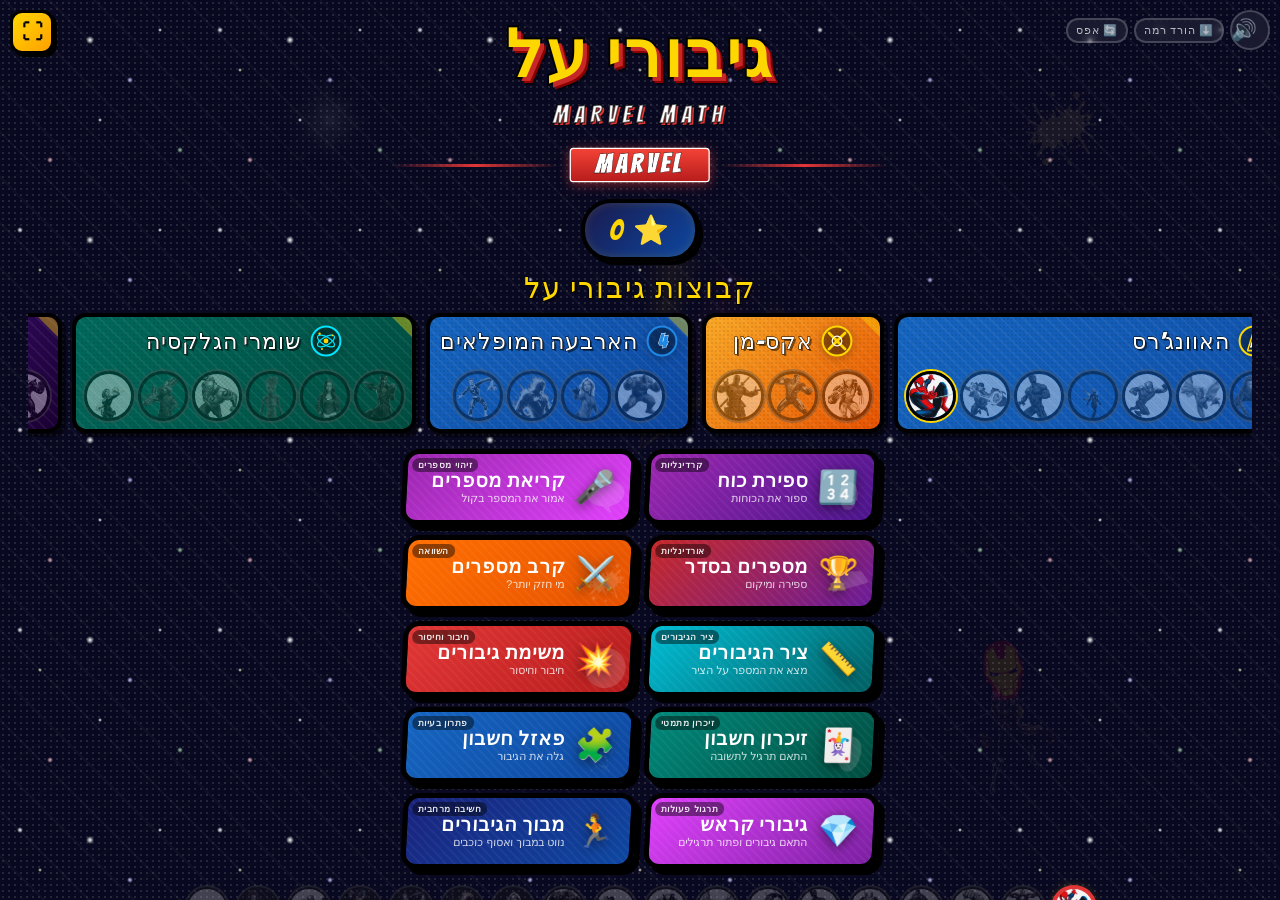
==== commit 5e9e06b5: "Fix maze: reversed arrows (RTL), small size on tablet, home button navigation - Add direction:ltr to" ====
--- a/heroes.html
+++ b/heroes.html
@@ -905,8 +905,8 @@
   -webkit-text-stroke:1px #000;letter-spacing:2px}
 .maze-lives{font-size:1.3rem;letter-spacing:2px}
 /* Maze Container */
-.maze-container{position:relative;width:100%;max-width:min(95vw,68vh);aspect-ratio:1;
-  max-height:calc(100vh - 220px);max-height:calc(100dvh - 220px);
+.maze-container{position:relative;width:100%;max-width:min(95vw,78vh);aspect-ratio:1;
+  max-height:calc(100vh - 180px);max-height:calc(100dvh - 180px);
   background:rgba(0,0,0,0.4);border:4px solid #000;border-radius:12px;
   box-shadow:6px 6px 0 rgba(0,0,0,0.4);overflow:hidden;direction:ltr;margin:0 auto}
 .maze-grid{display:grid;width:100%;height:100%;position:relative}
@@ -935,10 +935,10 @@
 .maze-villain img{width:90%;height:90%;border-radius:50%;object-fit:cover;object-position:center top}
 /* D-Pad */
 .maze-dpad{display:grid;grid-template-areas:'. u .' 'l . r' '. d .';gap:6px;
-  grid-template-columns:56px 56px 56px;grid-template-rows:56px 56px 56px;
-  padding:12px;width:auto;margin:8px auto 0;flex-shrink:0;justify-content:center}
-.dpad-btn{width:56px;height:56px;border-radius:14px;border:3px solid #000;
-  background:linear-gradient(135deg,#424242,#212121);font-size:1.8rem;cursor:pointer;
+  grid-template-columns:64px 64px 64px;grid-template-rows:64px 64px 64px;
+  padding:12px;width:auto;margin:8px auto 0;flex-shrink:0;justify-content:center;direction:ltr}
+.dpad-btn{width:64px;height:64px;border-radius:14px;border:3px solid #000;
+  background:linear-gradient(135deg,#424242,#212121);font-size:2rem;cursor:pointer;
   touch-action:manipulation;display:flex;align-items:center;justify-content:center;
   box-shadow:3px 3px 0 #000;color:#FFD700;text-shadow:0 0 6px rgba(255,215,0,0.4)}
 .dpad-btn:active{transform:scale(0.9);box-shadow:1px 1px 0 #000}
@@ -947,9 +947,8 @@
 /* Mobile */
 @media(max-width:600px){
   .maze-container{border-radius:8px;border-width:3px}
-  .dpad-btn{width:50px;height:50px;font-size:1.3rem}
-  .maze-dpad{grid-template-columns:50px 50px 50px;grid-template-rows:50px 50px 50px;gap:4px}
-  .dpad-btn{width:50px;height:50px;font-size:1.3rem}
+  .dpad-btn{width:56px;height:56px;font-size:1.5rem}
+  .maze-dpad{grid-template-columns:56px 56px 56px;grid-template-rows:56px 56px 56px;gap:4px}
   .maze-select-title{font-size:1.8rem}
 }
 </style>
@@ -4117,7 +4116,7 @@
     document.getElementById('crush-back-menu').addEventListener('click',()=>{
       document.getElementById('crush-select').classList.remove('active');
     });
-    document.getElementById('crush-back-select').addEventListener('click',()=>this.showLevelSelect());
+    document.getElementById('crush-back-select').addEventListener('click',()=>Game.showMenu());
     document.getElementById('crush-retry').addEventListener('click',()=>{
       document.getElementById('crush-results').classList.remove('active');
       this.startLevel(this.levelNum);
@@ -4768,7 +4767,7 @@
     document.getElementById('maze-back-menu').addEventListener('click',()=>{
       document.getElementById('maze-select').classList.remove('active');
     });
-    document.getElementById('maze-back-select').addEventListener('click',()=>this.showLevelSelect());
+    document.getElementById('maze-back-select').addEventListener('click',()=>Game.showMenu());
     document.getElementById('maze-retry').addEventListener('click',()=>{
       document.getElementById('maze-results').classList.remove('active');
       this.startLevel(this.levelNum);
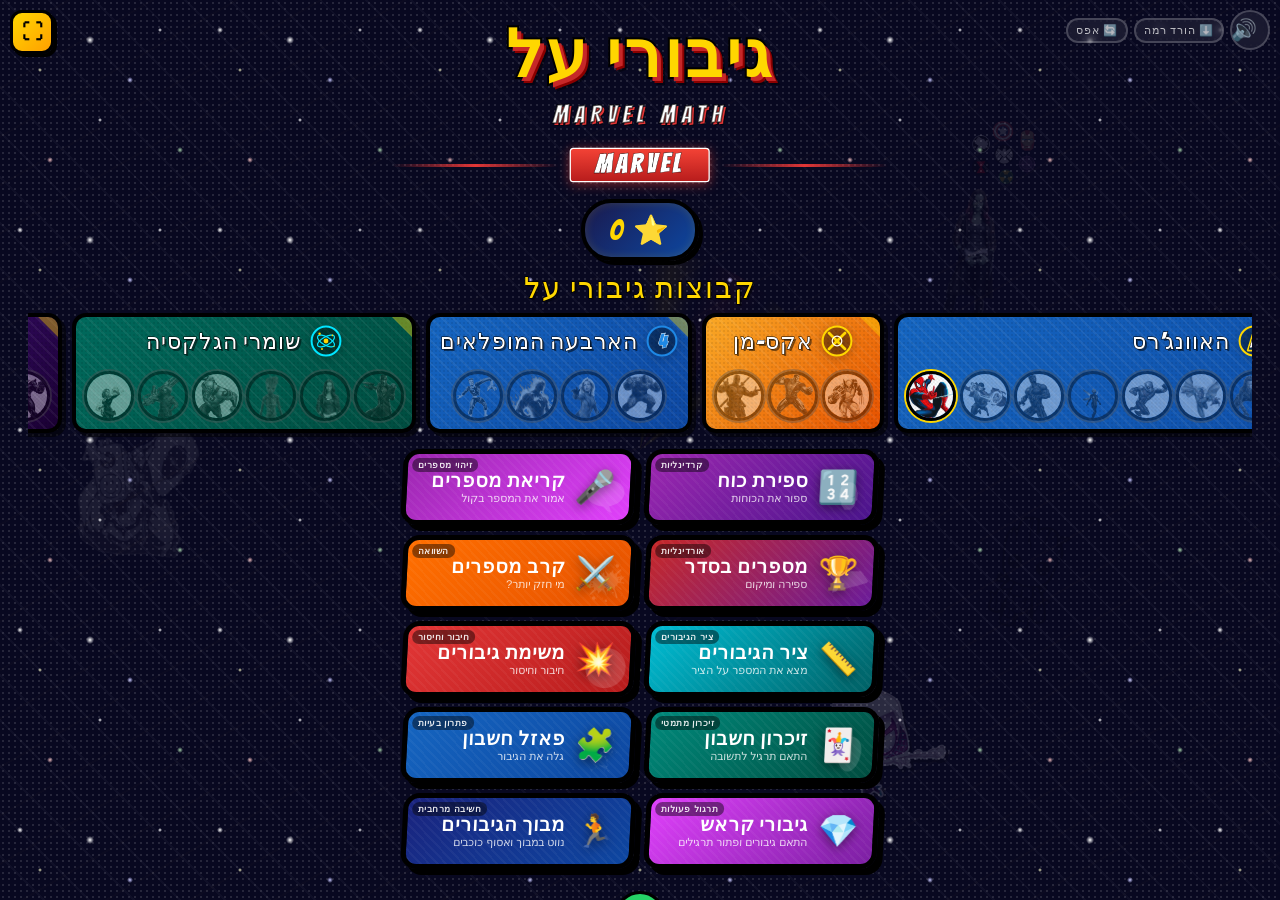
==== commit 7b28849a: "Add WhatsApp share, install-to-home-screen, and PWA support to heroes game - Add WhatsApp share butt" ====
--- a/heroes.html
+++ b/heroes.html
@@ -3,6 +3,12 @@
 <head>
 <meta charset="UTF-8">
 <meta name="viewport" content="width=device-width, initial-scale=1.0, maximum-scale=1.0, user-scalable=no">
+<meta name="theme-color" content="#080820">
+<meta name="apple-mobile-web-app-capable" content="yes">
+<meta name="mobile-web-app-capable" content="yes">
+<meta name="apple-mobile-web-app-status-bar-style" content="black-translucent">
+<link rel="manifest" href="manifest.json">
+<link rel="apple-touch-icon" href="icons/icon-192.png">
 <title>גיבורי על - משחק חשבון</title>
 <link rel="preconnect" href="https://fonts.googleapis.com">
 <link rel="preconnect" href="https://fonts.gstatic.com" crossorigin>
@@ -827,6 +833,23 @@
   .crush-level-btn{font-size:1.4rem}
   .crush-select-title{font-size:1.8rem}
 }
+
+/* ===== ACTION BUTTONS (Share / Install) ===== */
+.menu-action-buttons{display:flex;justify-content:center;gap:14px;margin:12px 0 4px;position:relative;z-index:1}
+.action-btn{width:50px;height:50px;border-radius:50%;border:3px solid #000;cursor:pointer;
+  display:flex;align-items:center;justify-content:center;touch-action:manipulation;
+  box-shadow:3px 3px 0 #000;transition:transform 0.15s;font-size:0}
+.action-btn:active{transform:scale(0.88);box-shadow:1px 1px 0 #000}
+.action-btn svg{pointer-events:none}
+.share-btn{background:#25D366;color:#fff}
+.install-btn{background:linear-gradient(135deg,#FFD700,#FFA000);color:#000}
+.ios-install-banner{position:fixed;bottom:0;left:0;right:0;z-index:350;padding:20px;text-align:center;
+  font-size:1rem;font-weight:700;color:#fff;direction:rtl;font-family:sans-serif;
+  background:linear-gradient(135deg,rgba(40,20,80,0.97),rgba(20,10,60,0.97));
+  border-top:4px solid #FFD700;box-shadow:0 -4px 30px rgba(0,0,0,0.5)}
+.ios-install-banner .close-banner{position:absolute;top:8px;left:12px;background:none;border:none;
+  font-size:1.5rem;cursor:pointer;color:rgba(255,255,255,0.7)}
+.ios-install-banner p{margin:6px 0;line-height:1.6}
 
 /* Settings / Reset buttons on menu */
 .menu-settings{display:flex;gap:10px;justify-content:center;align-items:center;padding:6px;position:relative;z-index:1}
@@ -1056,6 +1079,15 @@
       <span class="mode-btn-icon">🏃</span>
       <span class="mode-btn-text"><span class="mode-btn-title">מבוך הגיבורים</span><span class="mode-btn-desc">נווט במבוך ואסוף כוכבים</span></span>
       <span class="mode-btn-tag">חשיבה מרחבית</span>
+    </button>
+  </div>
+
+  <div class="menu-action-buttons">
+    <button class="action-btn share-btn" id="share-whatsapp-btn" title="שתף בוואטסאפ" aria-label="שתף בוואטסאפ">
+      <svg viewBox="0 0 24 24" width="24" height="24" fill="#fff"><path d="M17.472 14.382c-.297-.149-1.758-.867-2.03-.967-.273-.099-.471-.148-.67.15-.197.297-.767.966-.94 1.164-.173.199-.347.223-.644.075-.297-.15-1.255-.463-2.39-1.475-.883-.788-1.48-1.761-1.653-2.059-.173-.297-.018-.458.13-.606.134-.133.298-.347.446-.52.149-.174.198-.298.298-.497.099-.198.05-.371-.025-.52-.075-.149-.669-1.612-.916-2.207-.242-.579-.487-.5-.669-.51-.173-.008-.371-.01-.57-.01-.198 0-.52.074-.792.372-.272.297-1.04 1.016-1.04 2.479 0 1.462 1.065 2.875 1.213 3.074.149.198 2.096 3.2 5.077 4.487.709.306 1.262.489 1.694.625.712.227 1.36.195 1.871.118.571-.085 1.758-.719 2.006-1.413.248-.694.248-1.289.173-1.413-.074-.124-.272-.198-.57-.347m-5.421 7.403h-.004a9.87 9.87 0 01-5.031-1.378l-.361-.214-3.741.982.998-3.648-.235-.374a9.86 9.86 0 01-1.51-5.26c.001-5.45 4.436-9.884 9.888-9.884 2.64 0 5.122 1.03 6.988 2.898a9.825 9.825 0 012.893 6.994c-.003 5.45-4.437 9.884-9.885 9.884m8.413-18.297A11.815 11.815 0 0012.05 0C5.495 0 .16 5.335.157 11.892c0 2.096.547 4.142 1.588 5.945L.057 24l6.305-1.654a11.882 11.882 0 005.683 1.448h.005c6.554 0 11.89-5.335 11.893-11.893a11.821 11.821 0 00-3.48-8.413z"/></svg>
+    </button>
+    <button class="action-btn install-btn" id="install-btn" title="התקן על המכשיר" aria-label="התקן על המכשיר" style="display:none">
+      <svg viewBox="0 0 24 24" width="24" height="24" fill="none" stroke="#000" stroke-width="2.5" stroke-linecap="round" stroke-linejoin="round"><path d="M21 15v4a2 2 0 01-2 2H5a2 2 0 01-2-2v-4"/><polyline points="7 10 12 15 17 10"/><line x1="12" y1="15" x2="12" y2="3"/></svg>
     </button>
   </div>
 
@@ -4892,6 +4924,54 @@
     document.getElementById('reset-confirm').classList.remove('active');
     location.reload();
   });
+
+  // ===== SERVICE WORKER =====
+  if('serviceWorker' in navigator){
+    navigator.serviceWorker.register('./service-worker.js').catch(()=>{});
+  }
+
+  // ===== WHATSAPP SHARE =====
+  document.getElementById('share-whatsapp-btn').addEventListener('click',()=>{
+    const url=window.location.href;
+    const text=encodeURIComponent('בואו לשחק בגיבורי על - משחק חשבון!\n'+url);
+    window.open('https://wa.me/?text='+text,'_blank');
+  });
+
+  // ===== INSTALL TO HOME SCREEN (PWA) =====
+  let deferredInstallPrompt=null;
+  const installBtn=document.getElementById('install-btn');
+  const isIOS=/iPad|iPhone|iPod/.test(navigator.userAgent)||(navigator.platform==='MacIntel'&&navigator.maxTouchPoints>1);
+  const isStandalone=window.matchMedia('(display-mode: standalone)').matches||navigator.standalone===true;
+
+  window.addEventListener('beforeinstallprompt',(e)=>{
+    e.preventDefault();
+    deferredInstallPrompt=e;
+    installBtn.style.display='flex';
+  });
+
+  installBtn.addEventListener('click',()=>{
+    if(deferredInstallPrompt){
+      deferredInstallPrompt.prompt();
+      deferredInstallPrompt.userChoice.then(()=>{
+        deferredInstallPrompt=null;
+        installBtn.style.display='none';
+      });
+    } else if(isIOS){
+      const existing=document.querySelector('.ios-install-banner');
+      if(existing) existing.remove();
+      const banner=document.createElement('div');
+      banner.className='ios-install-banner';
+      banner.innerHTML='<button class="close-banner" aria-label="סגור">&times;</button>'+
+        '<p>להתקנה על המכשיר:</p>'+
+        '<p>לחץ על <strong style="font-size:1.3em">⎙</strong> (שיתוף) בתחתית הדפדפן</p>'+
+        '<p>ואז בחר <strong>"הוסף למסך הבית"</strong></p>';
+      document.body.appendChild(banner);
+      banner.querySelector('.close-banner').addEventListener('click',()=>banner.remove());
+    }
+  });
+
+  if(isIOS&&!isStandalone) installBtn.style.display='flex';
+  window.addEventListener('appinstalled',()=>{installBtn.style.display='none';deferredInstallPrompt=null});
 });
 
 </script>
